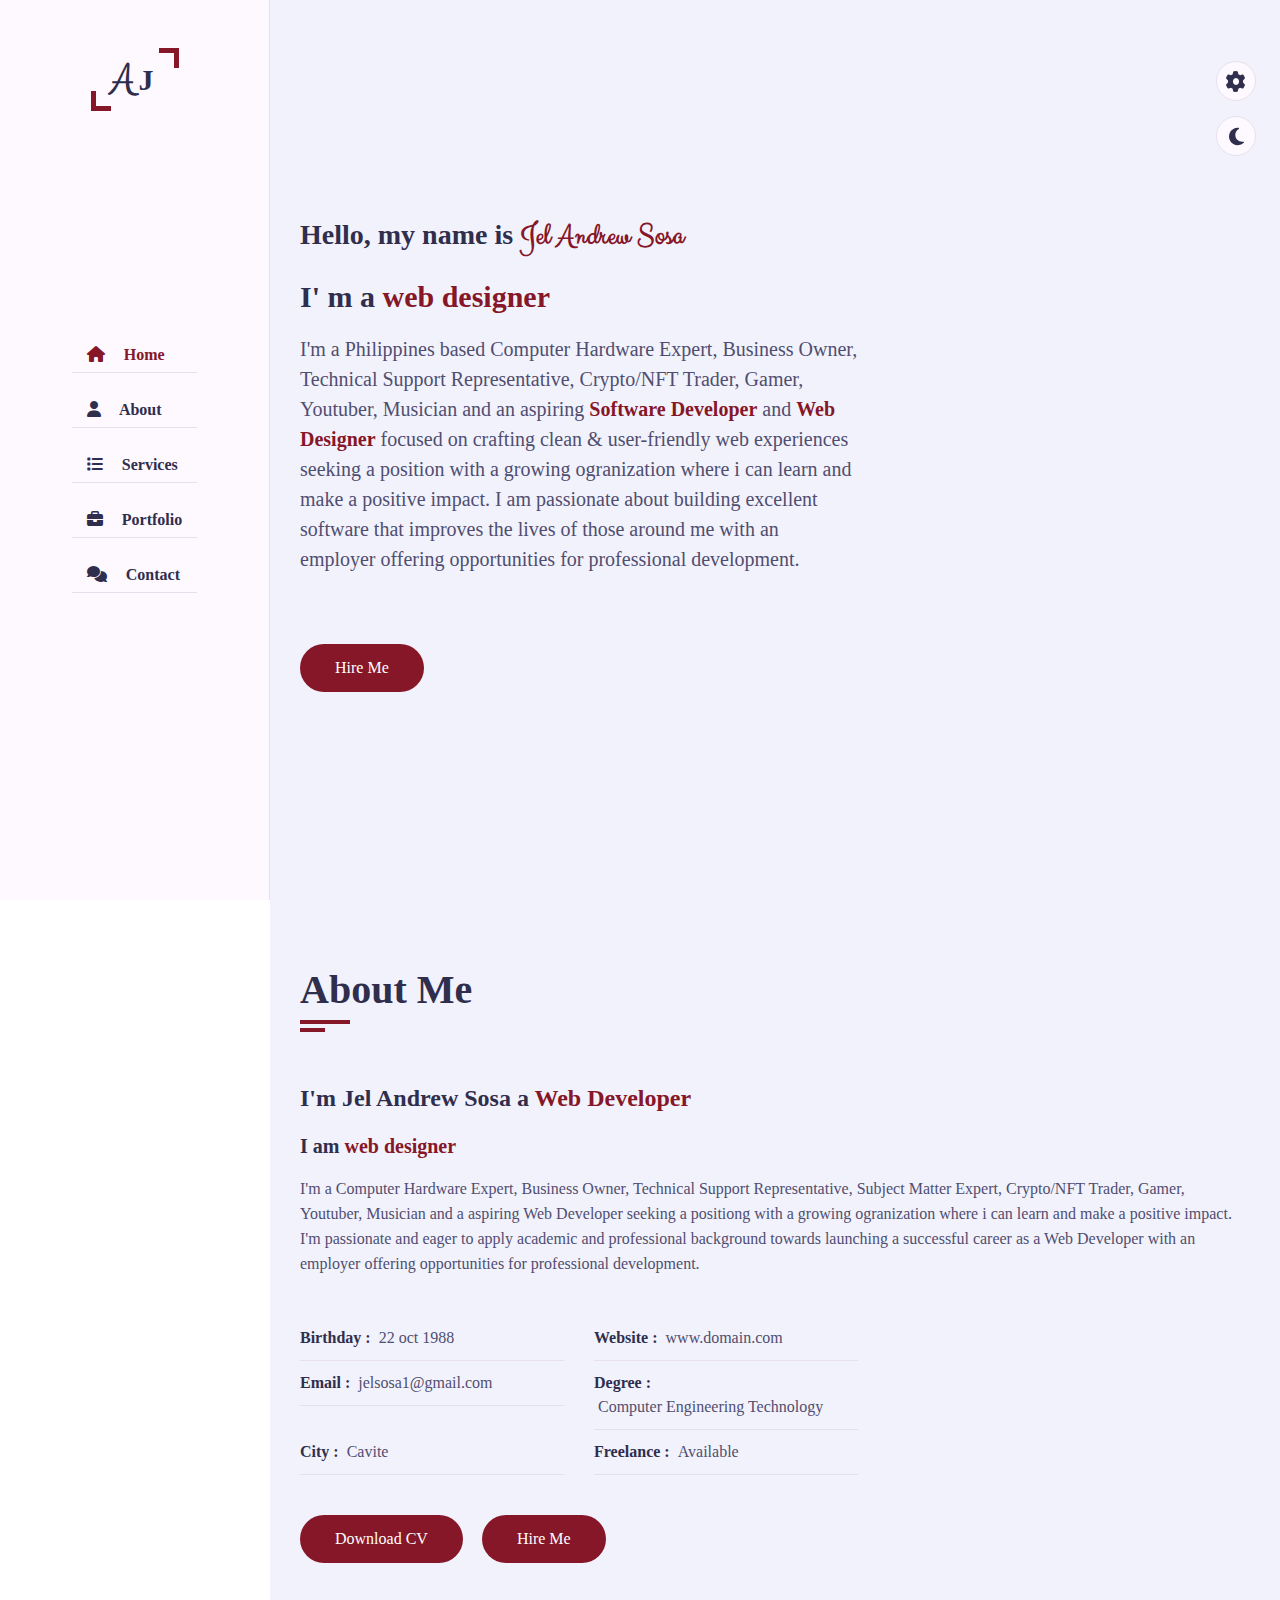
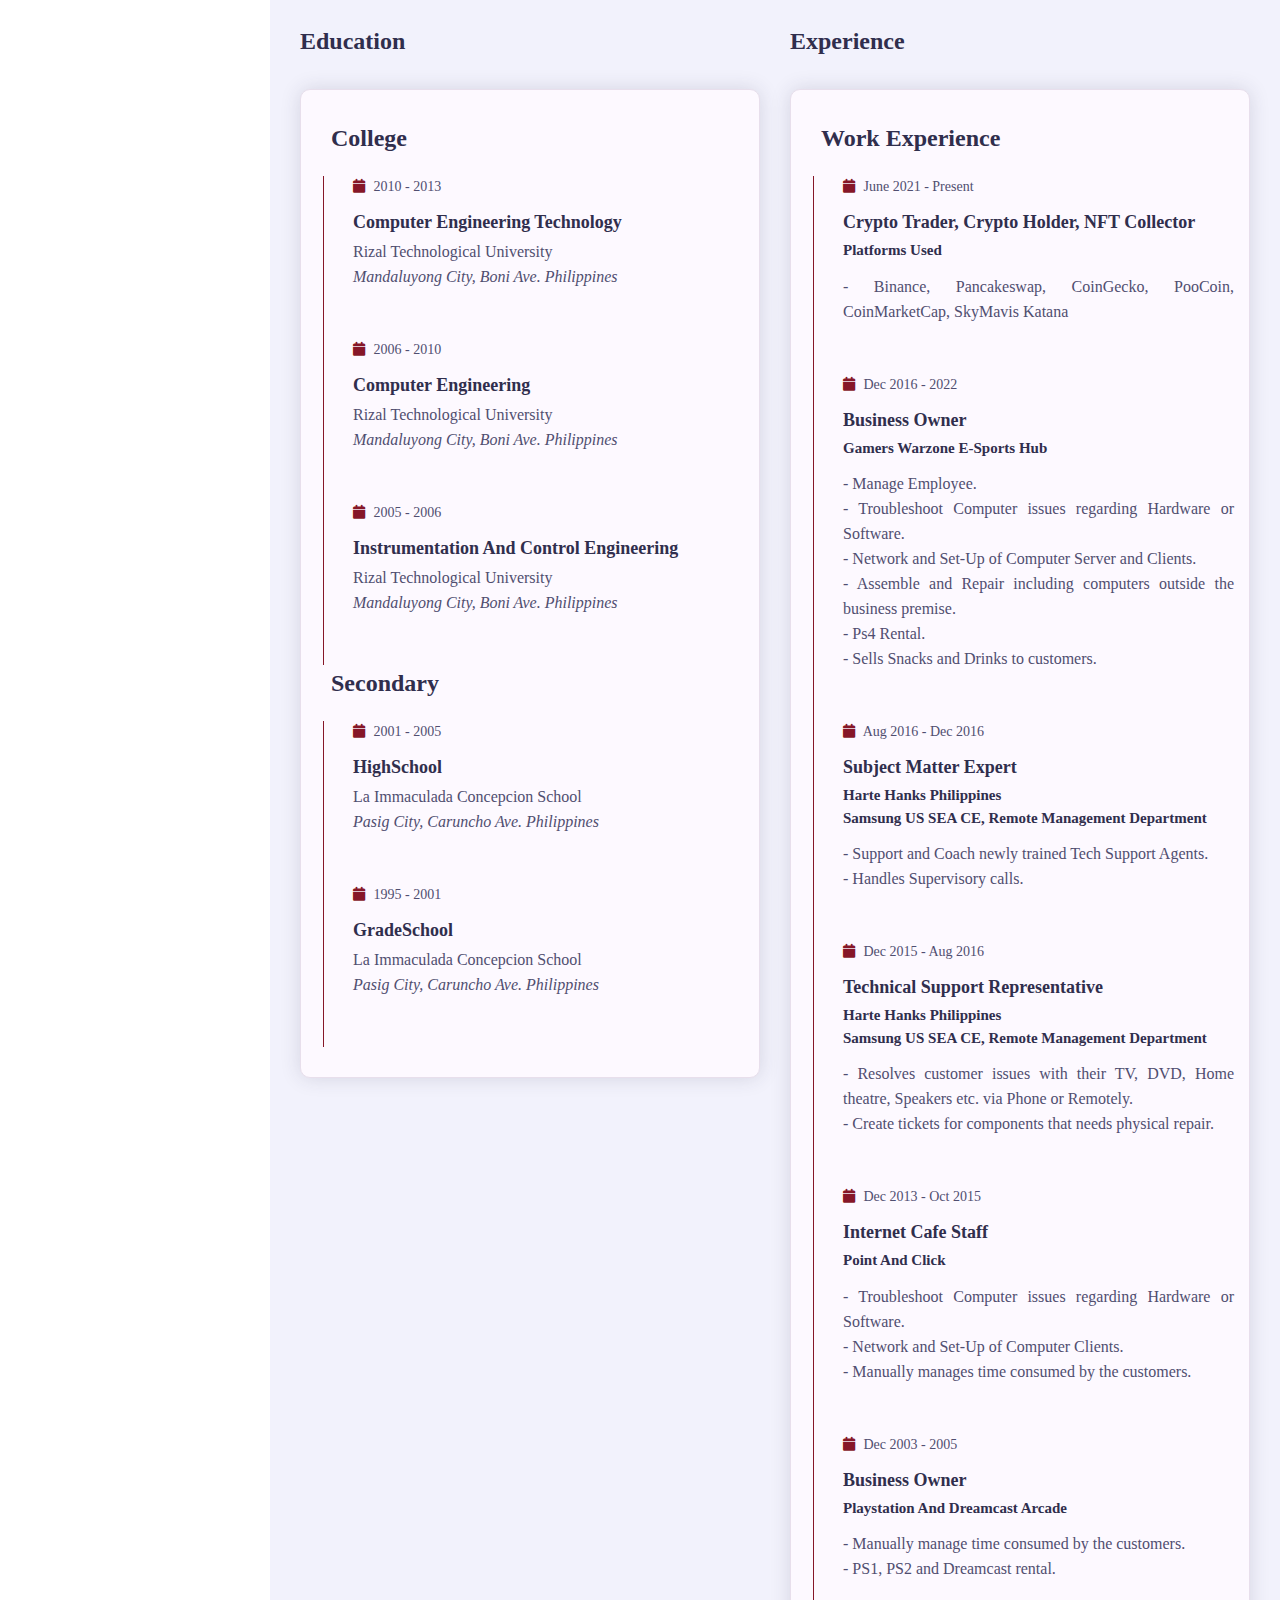
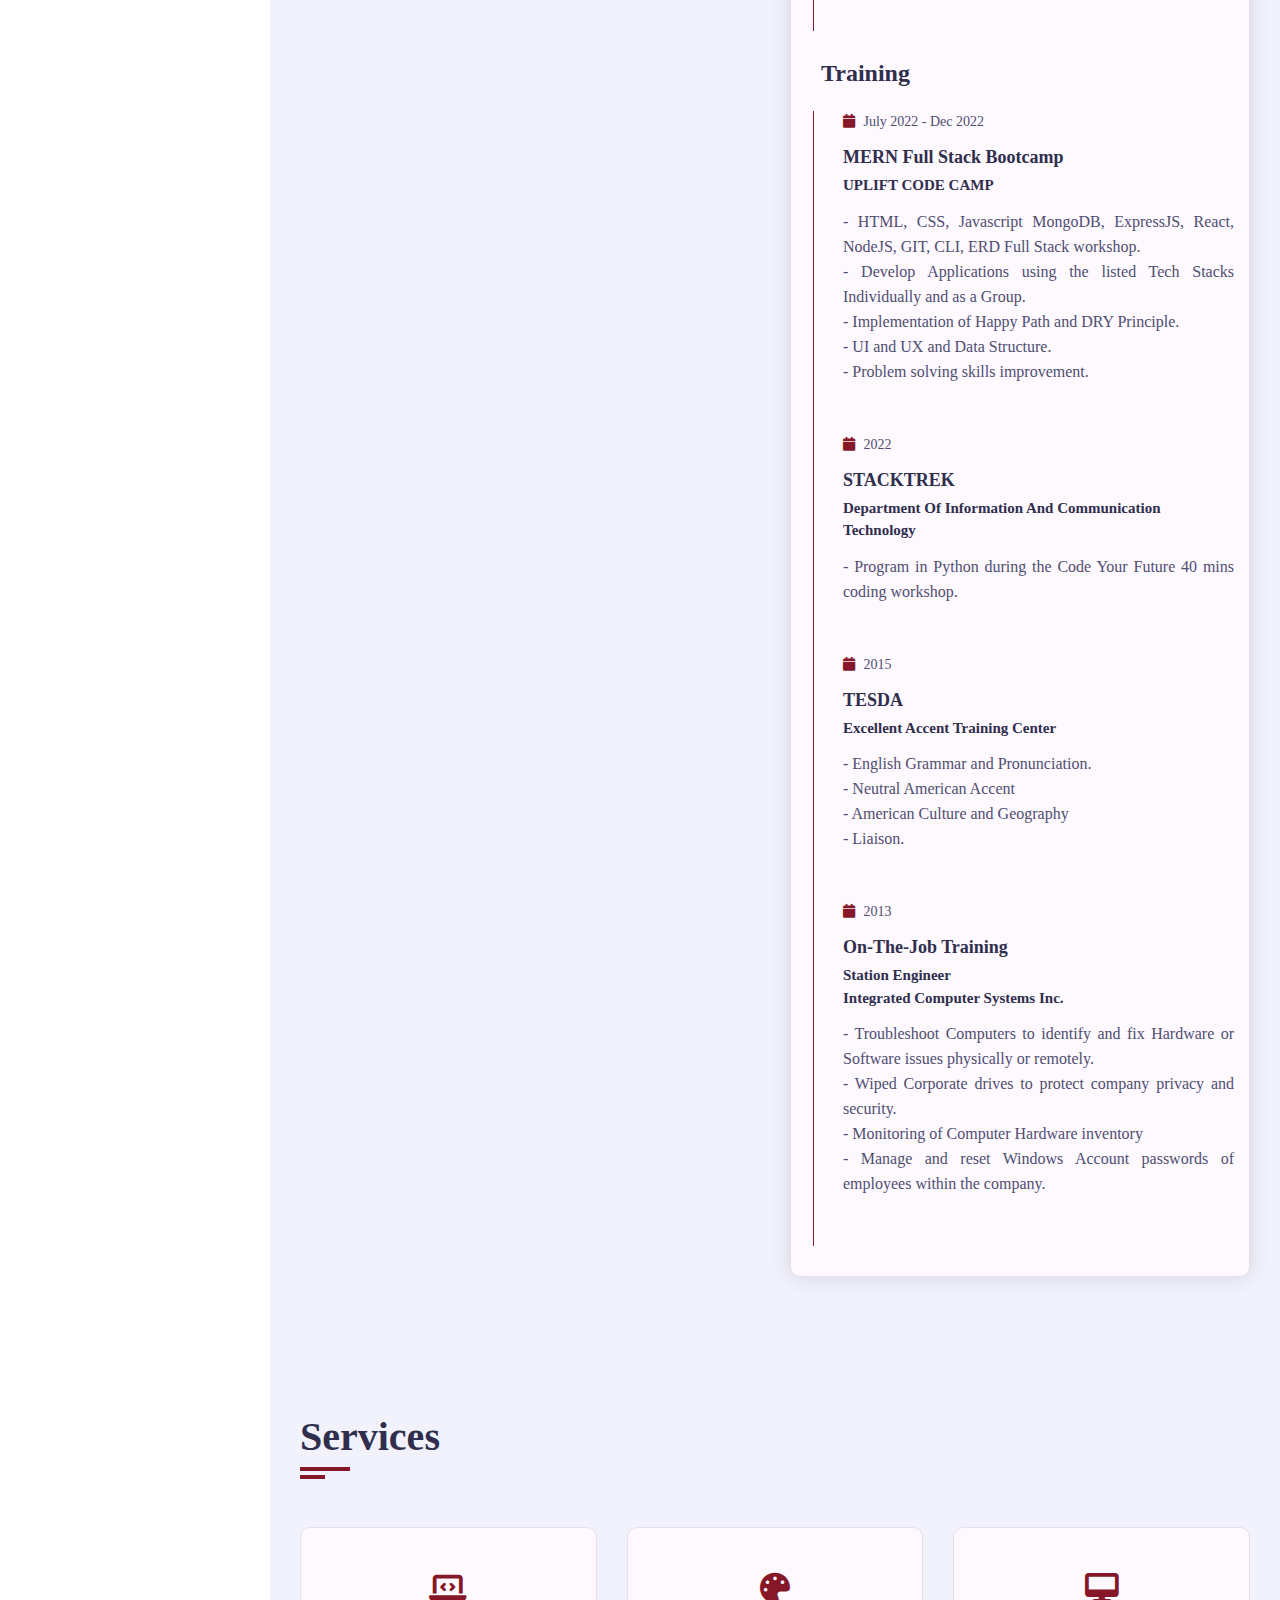
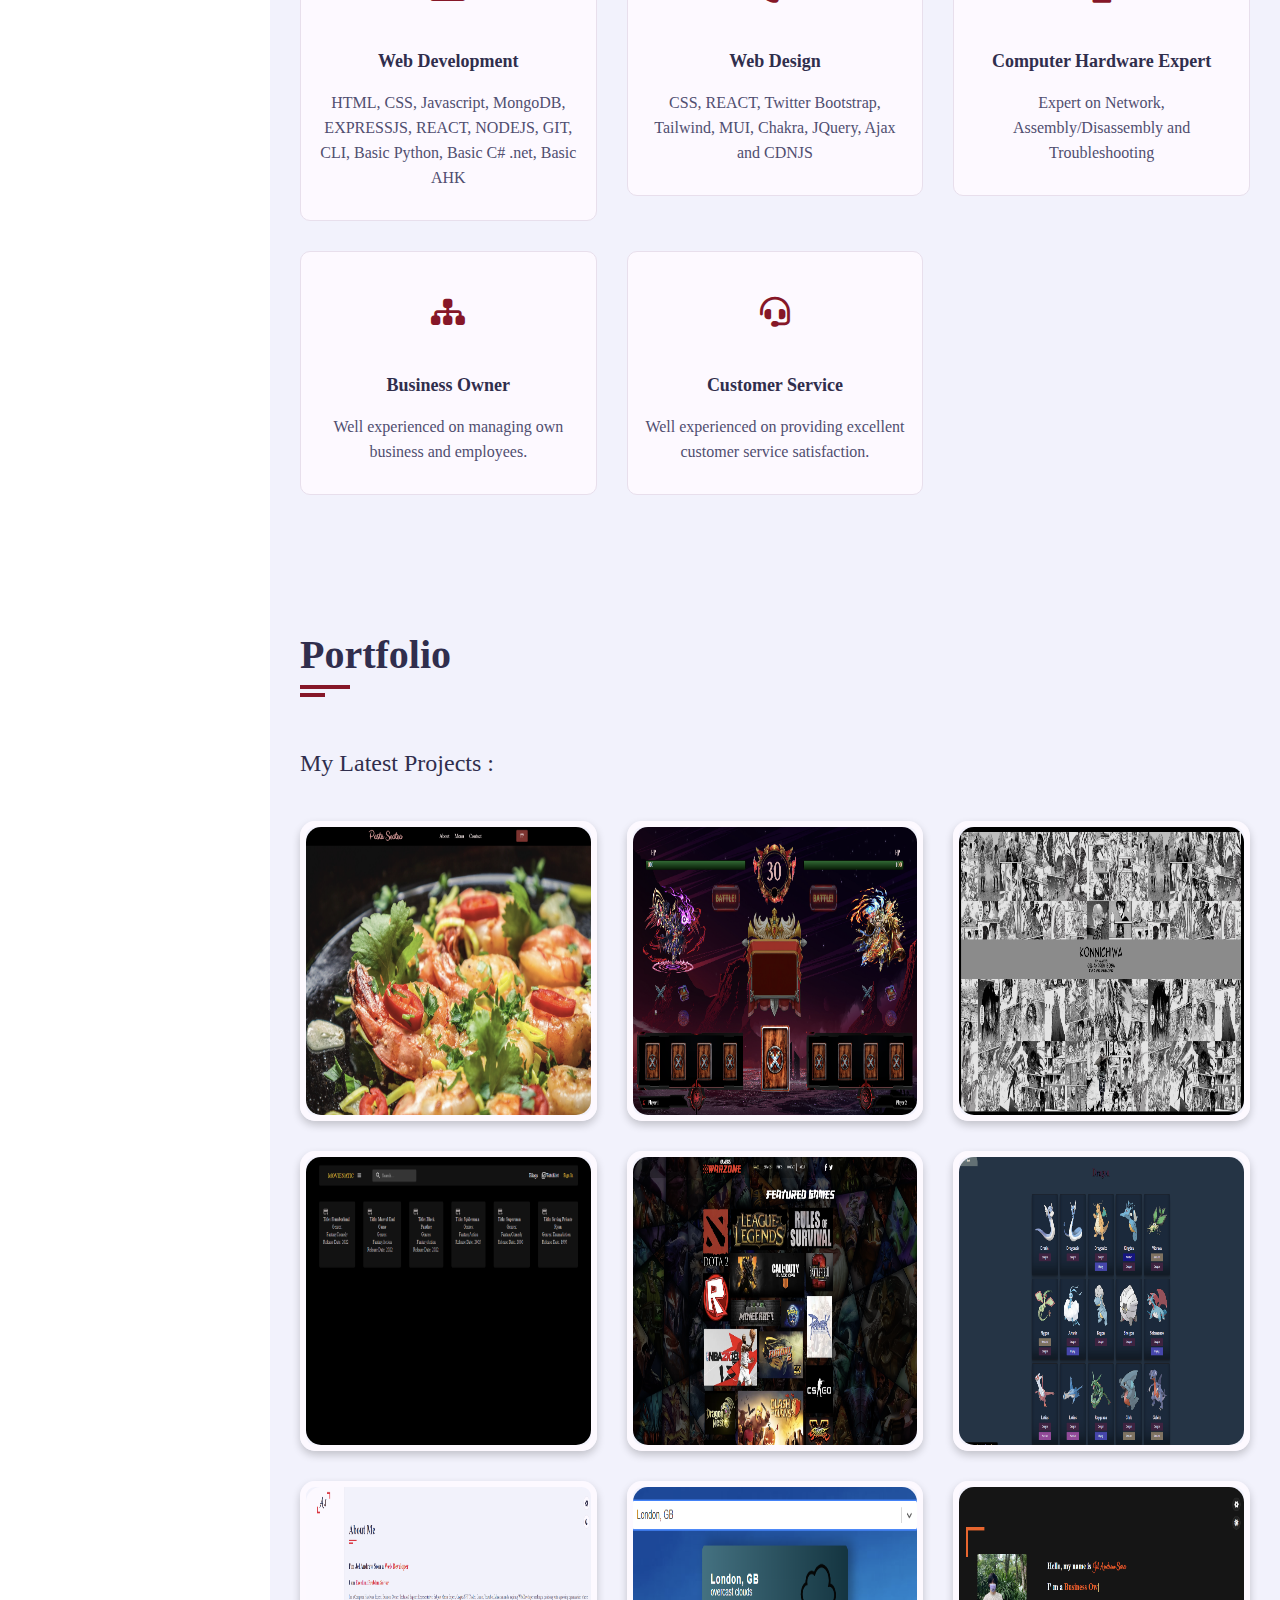
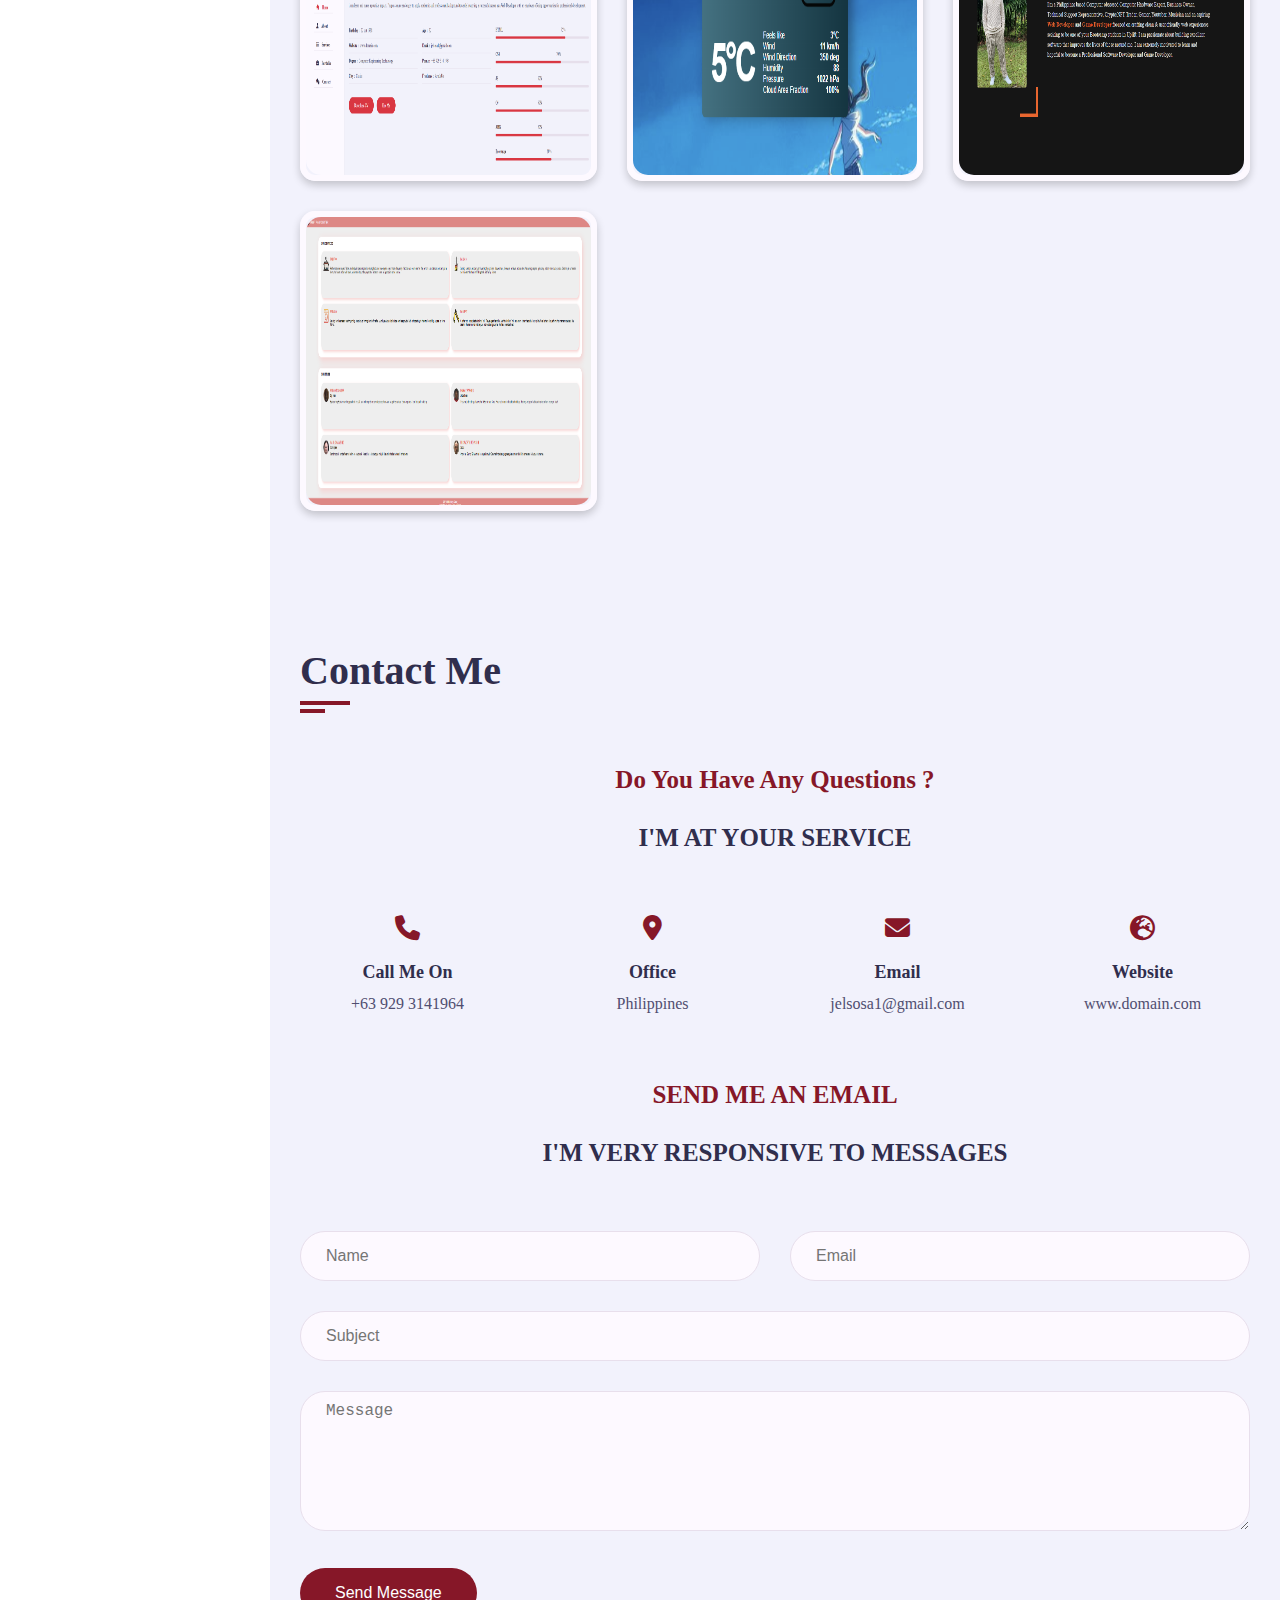
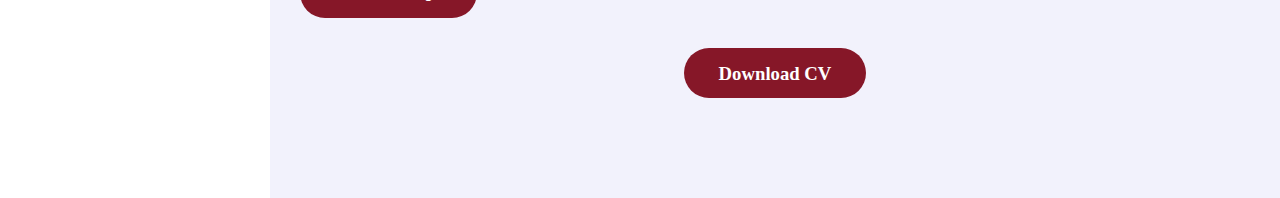
==== index.html @ dec146f6 "feat: modify details" ====
﻿<!DOCTYPE html>
<html>
<head>
    <meta charset="utf-8" />
    <meta http-equiv="X-UA-Compatible" content="IE-edge" />
    <meta name="viewport" content="width=device-width,initial-scale=1.0">
    <title>Resume Portfolio</title>
    <!-- ==== CSS Files-->
    <link href="CSS/StyleSheet.css" rel="stylesheet" />
    <link rel="stylesheet" href="CSS/skins/color-1.css" />
    <link href="https://cdnjs.cloudflare.com/ajax/libs/font-awesome/6.1.1/css/all.min.css" rel="stylesheet" />
    <!-- ==== Style Switcher ==== -->
    <link rel="stylesheet" href="CSS/skins/color-1.css" class="alternate-style" title="color-1" disabled />
    <link rel="stylesheet" href="CSS/skins/color-2.css" class="alternate-style" title="color-2" disabled />
    <link rel="stylesheet" href="CSS/skins/color-3.css" class="alternate-style" title="color-3" disabled />
    <link rel="stylesheet" href="CSS/skins/color-4.css" class="alternate-style" title="color-4" disabled />
    <link rel="stylesheet" href="CSS/skins/color-5.css" class="alternate-style" title="color-5" disabled />
    
    <link href="CSS/styleswitcher.css" rel="stylesheet" />
</head>
<body>
    <!-- ==== Main Container Start ==== -->
    <div class=".main container">
        <!-- ==== Aside Start ==== -->
        <div class="aside">
            <div class="logo ">
                <a href="#"><span>A</span>J</a>
            </div>
            <div class="nav-toggler">
                <span></span>
            </div>
            <ul class="nav">
                <li><a href="#home" class="active"><i class="fa fa-home"></i> Home</a></li>
                <li><a href="#about"><i class="fa fa-user"></i>  About</a></li>
                <li><a href="#service"><i class="fa fa-list"></i> Services</a></li>
                <li><a href="#portfolio"><i class="fa fa-briefcase"></i> Portfolio</a></li>
                <li><a href="#contact"><i class="fa fa-comments"></i> Contact</a></li>
            </ul>
        </div>
        <!-- ==== Aside End ==== -->
        <!-- ==== Main Content Start ====-->
        <div class="main-content">
            <!-- ==== Home Section Start ====-->
            <section class="home section" id="home">
                <div class="container">
                    <div class="row">
                        <div class="home-info padd-15">
                            <h3 class="hello">Hello, my name is <span class="name">Jel Andrew Sosa</span></h3>
                            <h3 class="my-profession">I' m a <span class="typing"> web designer</span></h3>
                            <p>
                                I'm a Philippines based Computer Hardware Expert, Business Owner, Technical Support Representative, Crypto/NFT Trader, Gamer, Youtuber, Musician and an aspiring
                                <strong>Software Developer</strong> and <strong>Web Designer</strong> focused on crafting clean & user-friendly web experiences seeking a position with a growing ogranization
                                where i can learn and make a positive impact. I am passionate about building excellent software that improves the lives of those around me with an employer offering opportunities for professional development.
                            </p>
                            <a href="#contact" class="btn hire-me">Hire Me</a>
                        </div>
                        <div class="home-img padd-15 hidden">
                            <img src="" alt=" "/>
                        </div>
                    </div>
                </div>
            </section>
            <!-- ==== Home Section End ====-->
            <!-- ==== About Section Start ====-->
            <section class="about section" id="about">
                <div class="container">
                    <div class="row">
                        <div class="section-title padd-15">
                            <h2>About Me</h2>
                        </div>
                    </div>
                    <div class="row">
                        <div class="about-content padd-15">
                            <div class="row">
                                <div class="about-text padd-15">
                                    <h3>I'm Jel Andrew Sosa a <span>Web Developer</span></h3>
                                    <!-- == test == -->
                                     <h3 class="my-attitude">I am <span class="attitude-set"> web designer</span></h3>
                                    <!-- == test == -->
                                    <p>
                                        I'm a Computer Hardware Expert, Business Owner, Technical Support Representative, Subject Matter Expert, Crypto/NFT Trader, Gamer, Youtuber, Musician
                                        and a aspiring Web Developer seeking a positiong with a growing ogranization where i can learn and make a positive impact. I'm passionate and eager to
                                        apply academic and professional background towards launching a successful career as a Web Developer with an employer offering opportunities for professional development.
                                    </p>
                                </div>
                            </div>
                            <div class="row">
                                <div class="personal-info padd-15">
                                    <div class="row">
                                        <div class="info-item padd-15">
                                            <p>Birthday : <span>22 oct 1988</span></p>
                                        </div>
                                        <div class="info-item padd-15">
                                            <p>Website : <span>www.domain.com</span></p>
                                        </div>
                                        <div class="info-item padd-15">
                                            <p>Email : <span>jelsosa1@gmail.com</span></p>
                                        </div>
                                        <div class="info-item padd-15">
                                            <p>Degree : <span>Computer Engineering Technology</span></p>
                                        </div>
                                        <div class="info-item padd-15">
                                            <p>City : <span>Cavite</span></p>
                                        </div>
                                        <div class="info-item padd-15">
                                            <p>Freelance : <span>Available</span></p>
                                        </div>
                                    </div>
                                    <div class="row">
                                        <div class="buttons padd-15">
                                            <a href="Files/UpdatedResume.pdf" class="btn" target="_blank">Download CV</a>
                                            <a href="#contact" class="btn hire-me">Hire Me</a>
                                        </div>
                                    </div>
                                </div>
                            </div>
                            <div class="row">
                                <div class="education padd-15">
                                    <h3 class="title">Education</h3>
                                    <div class="row">
                                        <div class="timeline-box padd-15">
                                            <div class="timeline shadow-dark">
                                                <!-- ==== timeline item ==== -->
                                                <h2 class="timeline-main-title">College</h2>
                                                <div class="timeline-item">
                                                    <div class=""circle-dot">
                                                        <h3 class="timeline-date">
                                                            <i class="fa fa-calendar"></i> 2010 - 2013
                                                        </h3>
                                                        <h4 class="timeline-title">
                                                            Computer Engineering Technology
                                                        </h4>
                                                        <p class="timeline-text">
                                                            Rizal Technological University
                                                        </p>
                                                        <p class="timeline-text">
                                                            <address>Mandaluyong City, Boni Ave. Philippines</address>
                                                        </p>
                                                    </div>
                                                </div>
                                                <!-- ==== timeline item ==== -->
                                                <div class="timeline-item">
                                                    <div class=""circle-dot">
                                                        <h3 class="timeline-date">
                                                            <i class="fa fa-calendar"></i> 2006 - 2010
                                                        </h3>
                                                        <h4 class="timeline-title">
                                                            Computer Engineering
                                                        </h4>
                                                        <p class="timeline-text">
                                                            Rizal Technological University
                                                        </p>
                                                        <p class="timeline-text">
                                                            <address>Mandaluyong City, Boni Ave. Philippines</address>
                                                        </p>
                                                    </div>
                                                </div>
                                                <!-- ==== timeline item ==== -->
                                                <div class="timeline-item">
                                                    <div class=""circle-dot">
                                                        <h3 class="timeline-date">
                                                            <i class="fa fa-calendar"></i> 2005 - 2006
                                                        </h3>
                                                        <h4 class="timeline-title">
                                                            Instrumentation and Control Engineering
                                                        </h4>
                                                        <p class="timeline-text">
                                                            Rizal Technological University
                                                        </p>
                                                        <p class="timeline-text">
                                                            <address>Mandaluyong City, Boni Ave. Philippines</address>
                                                        </p>
                                                    </div>
                                                </div>
                                                <h2 class="timeline-main-title">Secondary</h2>
                                                <!-- ==== timeline item ==== -->
                                                <div class="timeline-item">
                                                    <div class=""circle-dot">
                                                        <h3 class="timeline-date">
                                                            <i class="fa fa-calendar"></i> 2001 - 2005
                                                        </h3>
                                                        <h4 class="timeline-title">
                                                            HighSchool
                                                        </h4>
                                                        <p class="timeline-text">
                                                            La Immaculada Concepcion School
                                                        </p>
                                                        <p class="timeline-text">
                                                            <address>Pasig City, Caruncho Ave. Philippines</address>
                                                        </p>
                                                    </div>
                                                </div>
                                                <!-- ==== timeline item ==== -->
                                                <div class="timeline-item">
                                                    <div class=""circle-dot">
                                                        <h3 class="timeline-date">
                                                            <i class="fa fa-calendar"></i> 1995 - 2001
                                                        </h3>
                                                        <h4 class="timeline-title">
                                                            GradeSchool
                                                        </h4>
                                                        <p class="timeline-text">
                                                            La Immaculada Concepcion School
                                                        </p>
                                                        <p class="timeline-text">
                                                            <address>Pasig City, Caruncho Ave. Philippines</address>
                                                        </p>
                                                    </div>
                                                </div>
                                            </div>
                                        </div>
                                    </div>
                                </div>
                                <div class="experience padd-15">
                                    <h3 class="title">Experience</h3>
                                    <div class="row">
                                        <div class="timeline-box padd-15">
                                            <div class="timeline shadow-dark">
                                                <h2 class="timeline-main-title">Work Experience</h2>
                                                <!-- ==== timeline item ==== -->
                                                <div class="timeline-item">
                                                    <div class=""circle-dot">
                                                        <h3 class="timeline-date">
                                                            <i class="fa fa-calendar"></i> June 2021 - Present
                                                        </h3>
                                                        <h4 class="timeline-title">
                                                            Crypto Trader, Crypto Holder, NFT Collector
                                                        </h4>
                                                        <h4 class="timeline-sub-title">
                                                            Platforms Used
                                                        </h4>
                                                        <p class="timeline-text">
                                                            - Binance, Pancakeswap, CoinGecko, PooCoin, CoinMarketCap, SkyMavis Katana
                                                        </p>
                                                    </div>
                                                </div>
                                                <!-- ==== timeline item ==== -->
                                                <div class="timeline-item">
                                                    <div class=""circle-dot">
                                                        <h3 class="timeline-date">
                                                            <i class="fa fa-calendar"></i> Dec 2016 - 2022
                                                        </h3>
                                                        <h4 class="timeline-title">
                                                            Business Owner
                                                        </h4>
                                                        <h4 class="timeline-sub-title">
                                                            Gamers Warzone E-Sports Hub
                                                        </h4>
                                                        <p class="timeline-text">
                                                            - Manage Employee. <br />
                                                            - Troubleshoot Computer issues regarding Hardware or Software. <br />
                                                            - Network and Set-Up of Computer Server and Clients. <br />
                                                            - Assemble and Repair including computers outside the business premise. <br />
                                                            - Ps4 Rental. <br />
                                                            - Sells Snacks and Drinks to customers.
                                                        </p>
                                                    </div>
                                                </div>
                                                <!-- ==== timeline item ==== -->
                                                <div class="timeline-item">
                                                    <div class=""circle-dot">
                                                        <h3 class="timeline-date">
                                                            <i class="fa fa-calendar"></i> Aug 2016 - Dec 2016
                                                        </h3>
                                                        <h4 class="timeline-title">
                                                            Subject Matter Expert
                                                        </h4>
                                                        <h4 class="timeline-sub-title">
                                                            Harte Hanks Philippines <br />
                                                            Samsung US SEA CE, Remote Management Department
                                                        </h4>
                                                        <p class="timeline-text">
                                                            - Support and Coach newly trained Tech Support Agents. <br />
                                                            - Handles Supervisory calls.
                                                        </p>
                                                    </div>
                                                </div>
                                                <!-- ==== timeline item ==== -->
                                                <div class="timeline-item">
                                                    <div class=""circle-dot">
                                                        <h3 class="timeline-date">
                                                            <i class="fa fa-calendar"></i> Dec 2015 - Aug 2016
                                                        </h3>
                                                        <h4 class="timeline-title">
                                                            Technical Support Representative
                                                        </h4>
                                                        <h4 class="timeline-sub-title">
                                                            Harte Hanks Philippines <br />
                                                            Samsung US SEA CE, Remote Management Department
                                                        </h4>
                                                        <p class="timeline-text">
                                                            - Resolves customer issues with their TV, DVD, Home theatre, Speakers etc. via Phone or Remotely.<br />
                                                            - Create tickets for components that needs physical repair.
                                                        </p>
                                                    </div>
                                                </div>
                                                <!-- ==== timeline item ==== -->
                                                <div class="timeline-item">
                                                    <div class=""circle-dot">
                                                        <h3 class="timeline-date">
                                                            <i class="fa fa-calendar"></i> Dec 2013 - Oct 2015
                                                        </h3>
                                                        <h4 class="timeline-title">
                                                            Internet Cafe Staff
                                                        </h4>
                                                        <h4 class="timeline-sub-title">
                                                            Point and Click
                                                        </h4>
                                                        <p class="timeline-text">
                                                            - Troubleshoot Computer issues regarding Hardware or Software. <br />
                                                            - Network and Set-Up of Computer Clients. <br />
                                                            - Manually manages time consumed by the customers.
                                                        </p>
                                                    </div>
                                                </div>
                                                <!-- ==== timeline item ==== -->
                                                <div class="timeline-item">
                                                    <div class=""circle-dot">
                                                        <h3 class="timeline-date">
                                                            <i class="fa fa-calendar"></i> Dec 2003 - 2005
                                                        </h3>
                                                        <h4 class="timeline-title">
                                                            Business Owner
                                                        </h4>
                                                        <h4 class="timeline-sub-title">
                                                            Playstation and Dreamcast Arcade
                                                        </h4>
                                                        <p class="timeline-text">
                                                            - Manually manage time consumed by the customers. <br />
                                                            - PS1, PS2 and Dreamcast rental.
                                                        </p>
                                                    </div>
                                                </div><br />
                                                

                                                <!-- ==== Training item start ==== -->
                                                <h2 class="timeline-main-title">Training</h2>
                                                <!-- ==== timeline item ==== -->
                                                <div class="timeline-item">
                                                    <div class=""circle-dot">
                                                        <h3 class="timeline-date">
                                                            <i class="fa fa-calendar"></i> July 2022 - Dec 2022
                                                        </h3>
                                                        <h4 class="timeline-title">
                                                            MERN Full Stack Bootcamp
                                                        </h4>
                                                        <h4 class="timeline-sub-title">
                                                            UPLIFT CODE CAMP
                                                        </h4>
                                                        <p class="timeline-text">
                                                            - HTML, CSS, Javascript MongoDB, ExpressJS, React, NodeJS, GIT, CLI, ERD Full Stack workshop.</br>
                                                            - Develop Applications using the listed Tech Stacks Individually and as a Group.</br>
                                                            - Implementation of Happy Path and DRY Principle.</br>
                                                            - UI and UX and Data Structure. </br>
                                                            - Problem solving skills improvement.
                                                        </p>
                                                    </div>
                                                </div>
                                                <!-- ==== timeline item ==== -->
                                                <div class="timeline-item">
                                                    <div class=""circle-dot">
                                                        <h3 class="timeline-date">
                                                            <i class="fa fa-calendar"></i> 2022
                                                        </h3>
                                                        <h4 class="timeline-title">
                                                            STACKTREK
                                                        </h4>
                                                        <h4 class="timeline-sub-title">
                                                            Department of information and communication technology
                                                        </h4>
                                                        <p class="timeline-text">
                                                            - Program in Python during the Code Your Future 40 mins coding workshop.
                                                        </p>
                                                    </div>
                                                </div>
                                                <!-- ==== timeline item ==== -->
                                                <div class="timeline-item">
                                                    <div class=""circle-dot">
                                                        <h3 class="timeline-date">
                                                            <i class="fa fa-calendar"></i> 2015
                                                        </h3>
                                                        <h4 class="timeline-title">
                                                            TESDA
                                                        </h4>
                                                        <h4 class="timeline-sub-title">
                                                            Excellent Accent Training Center
                                                        </h4>
                                                        <p class="timeline-text">
                                                            - English Grammar and Pronunciation.<br />
                                                            - Neutral American Accent<br />
                                                            - American Culture and Geography<br />
                                                            - Liaison.
                                                        </p>
                                                    </div>
                                                </div>
                                                <!-- ==== timeline item ==== -->
                                                <div class="timeline-item">
                                                    <div class=""circle-dot">
                                                        <h3 class="timeline-date">
                                                            <i class="fa fa-calendar"></i> 2013
                                                        </h3>
                                                        <h4 class="timeline-title">
                                                            On-The-Job Training
                                                        </h4>
                                                        <h4 class="timeline-sub-title">
                                                            Station Engineer <br />
                                                            Integrated Computer Systems Inc.
                                                        </h4>
                                                        <p class="timeline-text">
                                                            - Troubleshoot Computers to identify and fix Hardware or Software issues physically or remotely.<br />
                                                            - Wiped Corporate drives to protect company privacy and security.<br />
                                                            - Monitoring of Computer Hardware inventory<br />
                                                            - Manage and reset Windows Account passwords of employees within the company.
                                                        </p>
                                                    </div>
                                                </div>
                                            </div>
                                        </div>
                                    </div>

                                </div>
                            </div>
                        </div>
                    </div>
                </div>
            </section>
            <!-- ==== About Section End ====-->
            <!-- ==== Services Section Start ====-->
            <div class="service section" id="service">
                <div class="container">
                    <div class="row">
                        <div class="section-title padd-15">
                            <h2>Services</h2>
                        </div>
                    </div>
                    <div class="row">
                        <!-- ==== Service item Start ==== -->
                        <div class="service-item padd-15">
                            <div class="service-item-inner">
                                <div class="icon">
                                    <i class="fa fa-laptop-code"></i>
                                </div>
                                <h4>Web Development</h4>
                                <p>HTML, CSS, Javascript, MongoDB, EXPRESSJS, REACT, NODEJS, GIT, CLI, Basic Python, Basic C# .net, Basic AHK</p>
                            </div>
                        </div>
                        <!-- ==== Service item End ==== -->
                        <!-- ==== Service item Start ==== -->
                        <div class="service-item padd-15">
                            <div class="service-item-inner">
                                <div class="icon">
                                    <i class="fa fa-palette"></i>
                                </div>
                                <h4>Web Design</h4>
                                <p>CSS, REACT, Twitter Bootstrap, Tailwind, MUI, Chakra, JQuery, Ajax and CDNJS</p>
                            </div>
                        </div>
                        <!-- ==== Service item End ==== -->
                        <!-- ==== Service item Start ==== -->
                        <div class="service-item padd-15">
                            <div class="service-item-inner">
                                <div class="icon">
                                    <i class="fa fa-desktop"></i>
                                </div>
                                <h4>Computer Hardware Expert</h4>
                                <p>Expert on Network, Assembly/Disassembly and Troubleshooting</p>
                            </div>
                        </div>
                        <!-- ==== Service item End ==== -->
                        <!-- ==== Service item Start ==== -->
                        <div class="service-item padd-15 ">
                            <div class="service-item-inner">
                                <div class="icon">
                                    <i class="fa fa-sitemap"></i>
                                </div>
                                <h4>Business Owner</h4>
                                <p>Well experienced on managing own business and employees.</p>
                            </div>
                        </div>
                        <!-- ==== Service item End ==== -->
                        <!-- ==== Service item Start ==== -->
                        <div class="service-item padd-15">
                            <div class="service-item-inner">
                                <div class="icon">
                                    <i class="fa fa-headset"></i>
                                </div>
                                <h4>Customer Service</h4>
                                <p>Well experienced on providing excellent customer service satisfaction.</p>
                            </div>
                        </div>
                        <!-- ==== Service item End ==== -->
                        <!-- ==== Service item Start ==== -->
                        <div class="service-item padd-15 hidden">
                            <div class="service-item-inner">
                                <div class="icon">
                                    <i class="fas fa-gamepad"></i>
                                </div>
                                <h4>Gamer</h4>
                                <p>Lorem Neque porro quisquam est qui dolorem ipsum quia dolor sit amet, consectetur,</p>
                            </div>
                        </div>
                        <!-- ==== Service item End ==== -->
                    </div>
                </div>
            </div>
            <!-- ==== Services Section End ====-->
            <!-- ==== Portfolio Section Start ====-->
            <section class="portfolio section" id="portfolio">
                <div class="container">
                    <div class="row">
                        <div class="section-title padd-15">
                            <h2>Portfolio</h2>
                        </div>
                    </div>
                    <div class="row">
                        <div class="portfolio-heading padd-15">
                            <h2>My Latest Projects :</h2>
                        </div>
                    </div>
                    <div class="row">
                        <!-- ==== portfolio item start ==== -->
                        <div class="portfolio-item padd-15 flip-card">
                            <div class="portfolio-item-inner shadow-dark flip-card-inner">
                                <div class="portfolio-img flip-card-front">
                                    <a href="https://jelandrewsosa.github.io/PastaSeaTea/" target="_blank"><img src="Images/pastaSeaTea.png" alt="" /></a>
                                </div>
                                <div class="flip-card-back tech-stack">
                                    <a href="https://jelandrewsosa.github.io/PastaSeaTea/" target="_blank">
                                        <h2>PastaSeaTea</h2>
                                        <h3>HTML, CSS, JS, REACT, NODEJS</h3>
                                    </a>
                                </div>
                            </div>
                        </div>
                        <!-- ==== portfolio item end ==== -->
                        <!-- ==== portfolio item start ==== -->
                        <div class="portfolio-item padd-15 flip-card">
                            <div class="portfolio-item-inner shadow-dark flip-card-inner">
                                <div class="portfolio-img flip-card-front">
                                    <a href="https://jelandrewsosa.github.io/jsgameproject/" target="_blank"><img src="Images/magicKnightTactics.png" alt="" /></a>
                                </div>
                                <div class="flip-card-back tech-stack">
                                    <a href="https://jelandrewsosa.github.io/jsgameproject/" target="_blank">
                                        <h2>Magic Knight Tactics</h2>
                                        <h3>HTML, CSS, JS, NODEJS, WEBSOCKET</h3>
                                    </a>
                                </div>
                            </div>
                        </div>
                        <!-- ==== portfolio item end ==== -->
                        <!-- ==== portfolio item start ==== -->
                        <div class="portfolio-item padd-15 flip-card">
                            <div class="portfolio-item-inner shadow-dark flip-card-inner">
                                <div class="portfolio-img flip-card-front">
                                    <a href="https://jelandrewsosa.github.io/animeportfolio/#content-container" target="_blank"><img src="Images/webDevPortfolio.png" alt="" /></a>
                                </div>
                                <div class="flip-card-back tech-stack">
                                    <a href="https://jelandrewsosa.github.io/animeportfolio/#content-container" target="_blank">
                                        <h2>Anime WebDev Portfolio</h2>
                                        <h3>HTML, CSS, JS</h3>
                                    </a>
                                </div>
                            </div>
                        </div>
                        <!-- ==== portfolio item end ==== -->
                        <!-- ==== portfolio item start ==== -->
                        <div class="portfolio-item padd-15 flip-card">
                            <div class="portfolio-item-inner shadow-dark flip-card-inner">
                                <div class="portfolio-img flip-card-front">
                                    <a href="https://movienatic-s6x6.onrender.com/" target="_blank"><img src="Images/movienatic.png" alt="" /></a>
                                </div>
                                <div class="flip-card-back tech-stack">
                                    <a href="https://movienatic-s6x6.onrender.com/" target="_blank">
                                        <h2>Movienatic</h2>
                                        <h3>MONGODB, EXPRESSJS, REACT, NODEJS</h3>
                                    </a>
                                </div>
                            </div>
                        </div>
                        <!-- ==== portfolio item end ==== -->
                        <!-- ==== portfolio item start ==== -->
                        <div class="portfolio-item padd-15 flip-card">
                            <div class="portfolio-item-inner shadow-dark flip-card-inner">
                                <div class="portfolio-img flip-card-front">
                                    <a href="https://warzonegamersph.wixsite.com/warzoneph/creatures" target="_blank"><img src="Images/gamersWarzone.png" alt="" /></a>
                                </div>
                                <div class="flip-card-back tech-stack">
                                    <a href="https://warzonegamersph.wixsite.com/warzoneph/creatures" target="_blank">
                                        <h2>Gamers Warzone</h2>
                                        <h3>WIX</h3>
                                    </a>
                                </div>
                            </div>
                        </div>
                        <!-- ==== portfolio item end ==== -->
                        <!-- ==== portfolio item start ==== -->
                        <div class="portfolio-item padd-15 flip-card">
                            <div class="portfolio-item-inner shadow-dark flip-card-inner">
                                <div class="portfolio-img flip-card-front">
                                    <a href="https://jelandrewsosa.github.io/Pokedex/" target="_blank"><img src="Images/pokedex.png" alt="" /></a>
                                </div>
                                <div class="flip-card-back tech-stack">
                                    <a href="https://jelandrewsosa.github.io/Pokedex/" target="_blank">
                                        <h2>Pokemon Pokedex</h2>
                                        <h3>HTML, CSS, JS, REACT, NODEJS</h3>
                                    </a>
                                </div>
                            </div>
                        </div>
                        <!-- ==== portfolio item end ==== -->
                        <!-- ==== portfolio item start ==== -->
                        <div class="portfolio-item padd-15 flip-card">
                            <div class="portfolio-item-inner shadow-dark flip-card-inner">
                                <div class="portfolio-img flip-card-front">
                                    <a href="https://jelandrewsosa.github.io/CV/#home" target="_blank"><img src="Images/CVDesigner.png" alt="" /></a>
                                </div>
                                <div class="flip-card-back tech-stack">
                                    <a href="https://jelandrewsosa.github.io/CV/#home" target="_blank">
                                        <h2>Portfolio</h2>
                                        <h3>HTML, CSS, JS</h3>
                                    </a>
                                </div>
                            </div>
                        </div>
                        <!-- ==== portfolio item end ==== -->
                        <div class="portfolio-item padd-15 flip-card">
                            <div class="portfolio-item-inner shadow-dark flip-card-inner">
                                <div class="portfolio-img flip-card-front">
                                    <a href="https://jelandrewsosa.github.io/Weather/" target="_blank"><img src="Images/weatherApi.png" alt="" /></a>
                                </div>
                                <div class="flip-card-back tech-stack">
                                    <a href="https://jelandrewsosa.github.io/Weather/" target="_blank">
                                        <h2>Weather API</h2>
                                        <h3>HTML, CSS, JS, REACT, NODEJS</h3>
                                    </a>
                                </div>
                            </div>
                        </div>
                        <!-- ==== portfolio item end ==== -->
                        <!-- ==== portfolio item end ==== -->
                        <div class="portfolio-item padd-15 flip-card">
                            <div class="portfolio-item-inner shadow-dark flip-card-inner">
                                <div class="portfolio-img flip-card-front">
                                    <a href="https://jelandrewsosa.github.io/upliftproject/" target="_blank"><img src="Images/aboutMe.png" alt="" /></a>
                                </div>
                                <div class="flip-card-back tech-stack">
                                    <a href="https://jelandrewsosa.github.io/upliftproject/" target="_blank">
                                        <h2>About Me Project</h2>
                                        <h3>HTML, CSS, JS</h3>
                                    </a>
                                </div>
                            </div>
                        </div>
                        <!-- ==== portfolio item end ==== -->
                        <!-- ==== portfolio item end ==== -->
                        <div class="portfolio-item padd-15 flip-card">
                            <div class="portfolio-item-inner shadow-dark flip-card-inner">
                                <div class="portfolio-img flip-card-front">
                                    <a href="https://jelandrewsosa.github.io/pasuyocenter/" target="_blank"><img src="Images/pasuyoCenter.png" alt="" /></a>
                                </div>
                                <div class="flip-card-back tech-stack">
                                    <a href="https://jelandrewsosa.github.io/pasuyocenter/" target="_blank">
                                        <h2>Pasuyo Center</h2>
                                        <h3>HTML, CSS, JS</h3>
                                    </a>
                                </div>
                            </div>
                        </div>
                        <!-- ==== portfolio item end ==== -->
                    </div>
                </div>
            </section>
            <!-- ==== Portfolio Section End ====-->
            <!-- ==== Contact Us Section Start ====-->
            <section class="contact section" id="contact">
                <div class="container">
                    <div class="row">
                        <div class="section-title padd-15">
                            <h2>Contact Me</h2>
                        </div>
                    </div>
                    <h3 class="contact-title padd-15">Do You Have Any Questions ?</h3>
                    <h4 class="contact-sub-title padd-15">I'M AT YOUR SERVICE</h4>
                    <div class="row">
                        <!-- ==== Contact Info item start ==== -->
                        <div class="contact-info-item padd-15">
                            <div class="icon"><i class="fa fa-phone"></i></div>
                            <h4>Call Me On</h4>
                            <p>+63 929 3141964</p>
                        </div>
                        <!-- ==== Contact Info item end ==== -->
                        <!-- ==== Contact Info item start ==== -->
                        <div class="contact-info-item padd-15">
                            <div class="icon"><i class="fa fa-map-marker-alt"></i></div>
                            <h4>Office</h4>
                            <p>Philippines</p>
                        </div>
                        <!-- ==== Contact Info item end ==== -->
                        <!-- ==== Contact Info item start ==== -->
                        <div class="contact-info-item padd-15">
                            <div class="icon"><i class="fa fa-envelope"></i></div>
                            <h4>Email</h4>
                            <p>jelsosa1@gmail.com</p>
                        </div>
                        <!-- ==== Contact Info item end ==== -->
                        <!-- ==== Contact Info item start ==== -->
                        <div class="contact-info-item padd-15">
                            <div class="icon"><i class="fa fa-globe-europe"></i></div>
                            <h4>Website</h4>
                            <p>www.domain.com</p>
                        </div>
                        <!-- ==== Contact Info item end ==== -->
                    </div>
                    <h3 class="contact-title padd-15">SEND ME AN EMAIL</h3>
                    <h4 class="contact-sub-title padd-15">I'M VERY RESPONSIVE TO MESSAGES</h4>
                    <!-- ==== Contact Form ==== -->
                    <div class="row">
                        <div class="contact-form padd-15">
                            <div class="row">
                                <div class="form-item col-6 padd-15">
                                    <div class="form-group">
                                        <input type="text" class="form-control" placeholder="Name" />
                                    </div>
                                </div>
                                <div class="form-item col-6 padd-15">
                                    <div class="form-group">
                                        <input type="email" class="form-control" placeholder="Email" />
                                    </div>
                                </div>
                            </div>
                            <div class="row">
                                <div class="form-item col-12 padd-15">
                                    <div class="form-group">
                                        <input type="text" class="form-control" placeholder="Subject" />
                                    </div>
                                </div>
                            </div>
                            <div class="row">
                                <div class="form-item col-12 padd-15">
                                    <div class="form-group">
                                        <textarea name="" class="form-control" id="" placeholder="Message"></textarea>
                                    </div>
                                </div>
                            </div>
                            <div class="row">
                                <div class="form-item col-12 padd-15">
                                    <button type="submit" class="btn">Send Message</button>
                                </div>
                                <div class="form-item col-12 padd-15 resume">
                                    <a class="btn" href = "Files/UpdatedResume.pdf" target="_blank" download >
                                        <h3>Download CV</h3>
                                    </a>
                                </div>
                            </div>
                        </div>
                    </div>
                </div>
            </section>
            <!-- ==== Contact Us Section End ====-->
        </div>
        <!-- ==== Main Content End ====-->
    </div>
    <!-- ==== Main Container End ==== -->
    <!-- ==== Style Switcher Start ==== -->
    <div class="style-switcher">
        <div class="style-switcher-toggler s-icon">
            <i class="fas fa-cog fa-spin"></i>
        </div>
        <div class="day-night s-icon">
            <i class="fas "></i>
        </div>
        <h4>Theme Colors</h4>
        <div class="colors">
            <span class="color-1" onclick="setActiveStyle('color-1')"></span>
            <span class="color-2" onclick="setActiveStyle('color-2')"></span>
            <span class="color-3" onclick="setActiveStyle('color-3')"></span>
            <span class="color-4" onclick="setActiveStyle('color-4')"></span>
            <span class="color-5" onclick="setActiveStyle('color-5')"></span>
        </div>
    </div>
    <!-- ==== Style Switcher End ==== -->
    <!-- ==== Javascript Files ==== -->
    <script src="https://cdnjs.cloudflare.com/ajax/libs/typed.js/2.0.12/typed.min.js" referrerpolicy="no-referrer"></script>
    <script src="Javascript/JavaScript.js"></script>
    <script src="Javascript/style-switcher.js"></script>
</body>
</html>
---- CSS/StyleSheet.css ----
﻿@import url('https://fonts.googleapis.com/css2?family=Clicker+Script&family=Poppins:wght@200;300;400;500;600;700&display=swap');

:root {
    --bg-black-900: #f2f2fc;
    --bg-black-100: #fdf9ff;
    --bg-black-50: #e8dfec;
    --text-black-900: #302e4d;
    --text-black-700: #504e70;
}

body.dark 
{   
        --bg-black-900: #151515;
        --bg-black-100: #222222;
        --bg-black-50: #393939;
        --text-black-900: #ffffff;
        --text-black-700: #e9e9e9;
}

body {
    margin: 0;
    padding: 0;
    line-height: 1.5;
    font-size: 16px;
    font-family: 'Poppins' sans-serif;
}

* {
    margin: 0;
    padding: 0;
    outline: none;
    text-decoration: none;
    box-sizing: border-box;
}

::before, ::after {
    box-sizing: border-box;
}

ul {
    list-style: none;
}

.section {
    background: var(--bg-black-900);
    display: block;
    padding: 0 30px;
    opacity: 1;
}

.hidden {
    display: none !important;
}

.main-content {
    padding-left: 270px;
}

.padd-15 {
    padding-left: 15px;
    padding-right : 15px;
}

.container {
    max-width: 3840px;
    width: 100%;
    margin: auto;
}

.section .container {
    padding-top: 60px;
    padding-bottom: 70px;
}

.section-title {
    flex: 0 0 100%;
    max-width: 100%;
    margin-bottom: 60px;
}

.section-title h2 {
    font-size: 40px;
    color: var(--text-black-900);
    font-weight: 700;
    position: relative;
}

.section-title h2::before {
    content: '';
    height: 4px;
    width: 50px;
    background-color: var(--skin-color);
    position: absolute;
    top: 100%;
    left: 0;
}

    .section-title h2::after {
        content: '';
        height: 4px;
        width: 25px;
        background-color: var(--skin-color);
        position: absolute;
        top: 100%;
        left: 0;
        margin-top: 8px;
    }

.row {
    display: flex;
    flex-wrap: wrap;
    margin-left: -15px;
    margin-right: -15px;
    position: relative;
}

.btn {
    font-size: 16px;
    font-weight: 500;
    padding: 12px 35px;
    color: white;
    border-radius: 40px;
    display: inline-block;
    white-space: nowrap;
    border: none;
    background: var(--skin-color);
    transition: all 0.3s ease;
}

.btn:hover {
    transform: scale(1.05);
}

.shadow-dark {
    box-shadow: 0 0 20px rgba(48, 46, 77, 0.15);
}
/* aside */
.aside {
    width: 270px;
    background: var(--bg-black-100);
    position: fixed;
    left: 0;
    top: 0;
    padding: 30px;
    height: 100%;
    border-right: 1px solid var(--bg-black-50);
    display: flex;
    justify-content: center;
    align-items: center;
    z-index: 10;
}

.aside .logo {
    position: absolute;
    top: 50px;
    font-size: 30px;
    text-transform: capitalize;
}

.aside .logo a {
    color: var(--text-black-900);
    font-weight: 700;
    padding: 15px 20px;
    font-size: 30px;
    letter-spacing: 5px;
    position: relative;

}

.aside .logo a span {
    font-family: 'Clicker Script', cursive;
    font-size: 40px;
}

.aside .logo a::before {
    content: '';
    position: absolute;
    width: 20px;
    height: 20px;
    border-bottom: 5px solid var(--skin-color);
    border-left: 5px solid var(--skin-color);
    bottom: 0;
    left: 0;
}

.aside .logo a::after {
    content: '';
    position: absolute;
    width: 20px;
    height: 20px;
    border-top: 5px solid var(--skin-color);
    border-right: 5px solid var(--skin-color);
    top: 0;
    right: 0;
}

.aside .nav-toggler {
    height: 40px;
    width: 45px;
    border: 1px solid var(--bg-black-50);
    cursor: pointer;
    position: fixed;
    left: 300px;
    top: 20px;
    border-radius: 5px;
    background: var(--bg-black-100);
    display: none;
    align-items: center;
    justify-content: center;
}

.aside .nav-toggler span {
    height: 2px;
    width: 18px;
    background: var(--skin-color);
    display: inline-block;
    position: relative;
}

    .aside .nav-toggler span::before {
        content: '';
        height: 2px;
        width: 18px;
        background: var(--skin-color);
        position: absolute;
        top: -6px;
        left: 0;
    }

    .aside .nav-toggler span::after {
        content: '';
        height: 2px;
        width: 18px;
        background: var(--skin-color);
        position: absolute;
        top: 6px;
        left: 0;
    }

.aside .nav {
    margin-top: 50px;
}

.aside .nav li {
    margin-bottom: 20px;
    display: block;
}

.aside .nav li a {
    font-size: 16px;
    font-weight: 600;
    display: block;
    border-bottom: 1px solid var(--bg-black-50);
    color: var(--text-black-900);
    padding: 5px 15px;
}

.aside .nav li a.active {
    color: var(--skin-color);
}

.aside .nav li a i {
    margin-right: 15px;
}

/* home */
.home {
    min-height: 100vh;
    display: flex;
    color: var(--text-black-900);
}

.home .home-info {
    flex: 0 0 60%;
    max-width: 60%;
}

    .home .home-info strong{
        color: var(--skin-color);
    }

h3.hello {
    font-size: 28px;
    margin: 15px 0;
}

h3.hello span {
    font-family: 'Clicker Script', cursive;
    font-size: 30px;
    font-weight: 700;
    color: var(--skin-color);
}

h3.my-profession {
    font-size: 30px;
    margin: 15px 0;
}

.typing {
    color: var(--skin-color);
}

.home-info p {
    margin-bottom: 70px;
    font-size: 20px;
    color: var(--text-black-700);
}

.home .home-img {
    flex: 0 0 40%;
    max-width: 40%;
    text-align: center;
    position: relative;
}

.home-img::after {
    content: '';
    position: absolute;
    height: 80px;
    width: 80px;
    border-bottom: 10px solid var(--skin-color);
    border-right: 10px solid var(--skin-color);
    right: 20px;
    bottom: -40px;
}

.home-img::before {
    content: '';
    position: absolute;
    height: 80px;
    width: 80px;
    border-top: 10px solid var(--skin-color);
    border-left: 10px solid var(--skin-color);
    left: -20px;
    top: -40px;
}

.home .home-img img {
    margin: auto;
    border-radius: 5px;
    height: 400px;
}

/* About */
.about .about-content {
    flex: 0 0 100%;
    max-width: 100%;    
}

.about .about-content .about-text {
    flex: 0 0 100%;
    max-width: 100%;
}

.about .about-content .fa-calendar {
    color: var(--skin-color);
}

.about .about-content .about-text h3 {
    font-size: 24px;
    margin-bottom: 15px;
    font-weight: 700;
    color: var(--text-black-900);
}

.about .about-content .about-text h3 span {
    color: var(--skin-color);
}

.about .about-content .about-text p {
    font-size: 16px;
    line-height: 25px;
    color: var(--text-black-700);
}

.about .about-content .personal-info {
    flex: 0 0 60%;
    max-width: 60%;
    margin-top: 40px;
}


/* custom */
h3.my-attitude {
    font-size: 20px !important;
    margin: 15px 0;
}

.about .about-content .attitude-set {
    color: var(--skin-color) ;
}

address {
    line-height: 25px;
    font-size: 16px;
    text-align: justify;
    color: var(--text-black-700);
}
/* custom end */

.about .about-content .personal-info .info-item {
    flex: 0 0 50%;
    max-width: 50%;
}

.about .about-content .personal-info .info-item p {
    font-weight: 600;
    padding: 10px 0;
    font-size: 16px;
    color: var(--text-black-900);
    border-bottom: 1px solid var(--bg-black-50);
}

.about .about-content .personal-info .info-item p span {
    font-weight: 400;
    color: var(--text-black-700);
    margin-left: 4px;
    display: inline-block;
}

.about .about-content .personal-info .buttons {
    margin-top: 30px;
    margin-bottom: 30px;
}

.about .about-content .personal-info .buttons .btn {
    margin-right: 15px;
    margin-top: 10px;
}

.about .about-content .skills {
    flex: 0 0 40%;
    max-width: 40%;
    margin-top: 40px;
}

.about .about-content .skills .skill-item {
    flex: 0 0 100%;
    max-width: 100%;
}

.about .about-content .skills .skill-item h5 {
    line-height: 40px;
    font-weight: 600;
    font-size: 16px;
    color: var(--text-black-900);
    text-transform: capitalize;
}

.about .about-content .skills .skill-item .progress {
    background-color: var(--bg-black-50);
    height: 7px;
    border-radius: 4px;
    width: 100%;
    position: relative;
}

.about .about-content .skills .skill-item {
    margin-bottom: 25px;
}

.about .about-content .skills .skill-item .progress .progress-in {
    position: absolute;
    left: 0;
    top: 0;
    height: 100%;
    border-radius: 4px;
    background-color: var(--skin-color);      
}

.about .about-content .skills .skill-item .skill-percent {
    position: absolute;
    right: 0;
    color: var(--text-black-900);
    top: -40px;
    font-weight: 400;
    line-height: 40px;
}

.about .about-content .education,
.about .about-content .experience {
    flex: 0 0 50%;
    max-width: 50%;
    margin-top: 30px;
}

.about .about-content h3.title {
    font-size: 24px;
    margin-bottom: 30px;
    font-weight: 700;
    color: var(--text-black-900);
}

.about .about-content .timeline-box {
    flex: 0 0 100%;
    max-width: 100%;
}

.about .about-content .timeline {
    background-color: var(--bg-black-100);
    padding: 30px 15px;
    border: 1px solid var(--bg-black-50);
    border-radius: 10px;
    width: 100%;
    position: relative;
}

.about .about-content .timeline .timeline-item {
    position: relative;
    padding-left: 37px;
    padding-bottom: 50px;
}

.about .about-content .timeline .timeline-item :last-child -child {
    padding-bottom: 0;
}

.about .about-content .timeline .timeline-item::before {
    content: '';
    width: 1px;
    position: absolute;
    height: 100%;
    left: 7px;
    top: 0;
    background-color: var(--skin-color);
}

.about .about-content .timeline .circle-dot {
    position: absolute;
    left: 0;
    top: 0;
    height: 15px;
    width: 15px;
    border-radius: 50%;
    background-color: var(--skin-color);
}

.about .about-content .timeline .timeline-main-title {
    margin-bottom: 20px;
    color: var(--text-black-900);
    text-transform: capitalize;
    font-weight: 700;
    margin-left: 15px;
}

.about .about-content .timeline .timeline-date {
    font-weight: 400;
    font-size: 14px;
    margin-bottom: 12px;
    color: var(--text-black-700)
}

.about .about-content .timeline .timeline-date .fa {
    margin-right: 5px;
}

.about .about-content .timeline .timeline-title {
    font-weight: 700;
    font-size: 18px;
    margin-bottom: 3px;
    text-transform: capitalize;
    color: var(--text-black-900);
}

    .about .about-content .timeline .timeline-sub-title {
        font-weight: 700;
        font-size: 15px;
        margin-bottom: 12px;
        text-transform: capitalize;
        color: var(--text-black-900);
    }

.about .about-content .timeline .timeline-text {
    line-height: 25px;
    font-size: 16px;
    text-align: justify;
    color: var(--text-black-700);
}

/* Service */
.service .container {
    padding-bottom: 40px;
}

.service .service-item {
    margin-bottom: 30px;
    flex: 0 0 33.33%;
    max-width: 33.33%;
}

.service .service-item .service-item-inner {
    background-color: var(--bg-black-100);
    border: 1px solid var(--bg-black-50);
    border-radius: 10px;
    padding: 30px 15px;
    text-align: center;
    transition: all 0.3s ease;
}

.service .service-item .service-item-inner:hover {
    box-shadow: 0 0 20px rgba(48, 46, 77, 0.15);
}

.service .service-item .service-item-inner .icon {
    height: 60px;
    width: 60px;
    border-radius: 50%;
    display: block;
    margin: 0 auto 30px;
    text-align: center;
    transition: all 0.3s ease;
}

.service .service-item .service-item-inner .icon .fa {
    font-size: 30px;
    line-height: 60px;
    color: var(--skin-color);
    transition: all 0.3s ease;
}

    .service .service-item .service-item-inner .icon .fas {
        font-size: 30px;
        line-height: 60px;
        color: var(--skin-color);
        transition: all 0.3s ease;
    }

.service .service-item .service-item-inner:hover .icon {
    background: var(--skin-color);
}

.service .service-item .service-item-inner:hover .icon .fa {
    font-size: 25px;
    color: #ffffff;
}

.service .service-item .service-item-inner h4 {
    font-size: 18px;
    margin-bottom: 15px;
    color: var(--text-black-900);
    font-weight: 700;
    text-transform: capitalize;
}

.service .service-item .service-item-inner p {
    font-size: 16px;
    color: var(--text-black-700);
    line-height: 25px;
}

/* Portfolio */
.portfolio .container {
    padding-bottom: 40px;
    border-radius: 15px;
}

.portfolio .portfolio-heading {
    flex: 0 0 100%;
    max-width: 100%;
    margin-bottom: 40px;
}

.portfolio .portfolio-heading h2 {
    color: var(--text-black-900);
    font-weight: 500;
}

.portfolio .portfolio-item {
    flex: 0 0 33.33%;
    max-width: 33.33%;
    margin-bottom:30px;
}

.portfolio .portfolio-item-inner {
    border: 6px solid var(--bg-black-100);
    cursor: pointer;
    border-radius: 15px;
}

.portfolio .portfolio-item-inner .portfolio-img img {
    width: 100%;
    height: 100%;
    border-radius: 15px;
    display: block;
}

/* flip card CSS */
.flip-card {
  background-color: transparent;
  width: 300px;
  height: 300px;
  perspective: 1000px;
}

.flip-card-inner {
  position: relative !important;
  width: 100%;
  height: 100%;
  text-align: center;
  transition: transform 0.6s;
  transform-style: preserve-3d;
  box-shadow: 0 4px 8px 0 rgba(0,0,0,0.2);
}

.flip-card:hover .flip-card-inner {
  transform: rotateY(180deg);
}

.flip-card-front, .flip-card-back {
  position: absolute;
  width: 100%;
  height: 100%;
  border-radius: 20px;
  -webkit-backface-visibility: hidden;
  backface-visibility: hidden;
}

.flip-card-front {
  background-color: #bbb;
  color: black;
}

.flip-card-back {
  background-color: var(--skin-color);;
  color: white;
  transform: rotateY(180deg);
}

.tech-stack {
  display: flex;
  flex-direction: column;
  justify-content: center;
  align-items: center;
  color: white !important;
}

.tech-stack a {
    color: white !important;
    font-weight: 700;
}

.tech-stack h3 {
    color: white !important;
    font-weight: 700;
}

.resume {
    text-align: center;
}

.tech h2 {
    font-size: 1.5rem;
    color: var(--text-black-900);
    font-weight: 700;
}

.tech h4 {
    font-size: 16px;
    line-height: 25px;
    color: var(--text-black-700);
}

/* Contact Me */
.contact-title {
    color: var(--skin-color);
    text-align: center;
    font-size: 25px;
    margin-bottom: 20px;
}

.contact-sub-title {
    color: var(--text-black-900);
    text-align: center;
    font-size: 25px;
    margin-bottom:60px;
}

.contact .contact-info-item {
    flex: 0 0 25%;
    max-width: 25%;
    text-align: center;
    margin-bottom: 60px;
}

.contact .contact-info-item .icon {
    display: inline-block;
}
.contact .contact-info-item .icon .fa {
    font-size: 25px;
    color: var(--skin-color);
}

.contact .contact-info-item h4 {
    font-size: 18px;
    font-weight: 700;
    color: var(--text-black-900);
    text-transform: capitalize;
    margin: 15px 0 5px;
}

.contact .contact-info-item p {
    font-size: 16px;
    line-height: 25px;
    color: var(--text-black-700);
    font-weight: 400;
}

.contact .contact-form {
    flex: 0 0 100%;
    max-width: 100%;
}

.contact .contact-form .col-6 {
    flex: 0 0 50%;
    max-width: 50%;
}

.contact .contact-form .col-12 {
    flex: 0 0 100%;
    max-width: 100%;
}

.contact .contact-form .form-item {
    margin-bottom: 30px;
}

.contact .contact-form .form-item .form-control {
    max-width: 100%;
    width: 100%;
    height: 50px;
    border-radius: 25px;
    background: var(--bg-black-100);
    border: 1px solid var(--bg-black-50);
    padding: 10px 25px;
    font-size: 16px;
    color: var(--text-black-700);
    transition: all 0.3s ease;
}

.contact .contact-form .form-item .form-control:focus {
    box-shadow: 0 0 20px rgba(48, 46, 77, 0.15);
}

.contact .contact-form .form-item textarea.form-control {
    height: 140px;
}

.contact .contact-form .btn {
    height: 50px;
}

/* Media Query*/
@media (max-width: 1199px){
    .aside {
        left: -270px;
    }
    .main-content {
        padding-left: 0;
    }
    .about .about-content .personal-info .info-item p span {
        display: block;
        margin-left: 0;
    }
}

@media (max-width: 991px) {
    .contact .contact-info-item,
    .portfolio .portfolio-item,
    .service .service-item {
        flex: 0 0 50%;
        max-width: 50%;
    }
    .home .home-info {
        flex: 0 0 100%;
        max-width: 100%;
    }
    .home .home-img {
        display: none;
    }
}

@media (max-width: 767px) {
    .contact .contact-form .col-6,
    .contact .contact-info-item,
    .portfolio .portfolio-item,
    .service .service-item,
    .about .about-content .experience,
    .about .about-content .education,
    .about .about-content .skills,
    .about .about-content .personal-info {
        flex: 0 0 100%;
        max-width: 100%;
    }
}
---- CSS/skins/color-1.css ----
﻿:root {
    --skin-color: #861728;
}
---- CSS/skins/color-1.css ----
﻿:root {
    --skin-color: #861728;
}
---- CSS/skins/color-2.css ----
﻿:root {
    --skin-color: #b94d1b;
}
---- CSS/skins/color-3.css ----
﻿:root {
    --skin-color: #2b8562;
}
---- CSS/skins/color-4.css ----
﻿:root {
    --skin-color: #264a85;
}
---- CSS/skins/color-5.css ----
﻿:root {
    --skin-color: #922270;
}
---- CSS/styleswitcher.css ----
﻿.style-switcher {
    position: fixed;
    right: 0;
    top: 60px;
    padding: 15px;
    width: 200px;
    border: 1px solid var(--bg-black-50);
    background: var(--bg-black-100);
    z-index: 101;
    border-radius: 5px;
    transition: all 0.3s ease;
    transform: translateX(100%);
}

.style-switcher.open {
    transform: translateX(-50px);
}

.style-switcher .s-icon {
    position: absolute;
    height: 40px;
    width: 40px;
    text-align: center;
    font-size: 20px;
    background: var(--bg-black-100);
    color: var(--text-black-900);
    right: 100%;
    border: 1px solid var(--bg-black-50);
    margin-right: 25px;
    cursor: pointer;
    transition: all 0.3s ease;
    border-radius: 50%;
}

.style-switcher .s-icon i {
    line-height: 40px;
}

.style-switcher .style-switcher-toggler {
    top: 0;
}

.style-switcher .day-night {
    top: 55px;
}

.style-switcher h4 {
    margin: 0 0 10px;
    color: var(--text-black-700);
    font-size: 16px;
    font-weight: 600;
    text-transform: capitalize;
}

.style-switcher .colors {
    display: flex;
    flex-wrap: wrap;
    justify-content: space-between;
}

.style-switcher .colors span {
    display: inline-block;
    height: 30px;
    width: 30px;
    border-radius: 50%;
}

.style-switcher .color-1 {
    background: #ec1839;
}
.style-switcher .color-2 {
    background: #fa5b0f;
}
.style-switcher .color-3 {
    background: #37b182;
}
.style-switcher .color-4 {
    background: #1854b4;
}
.style-switcher .color-5 {
    background: #f021b2;
}
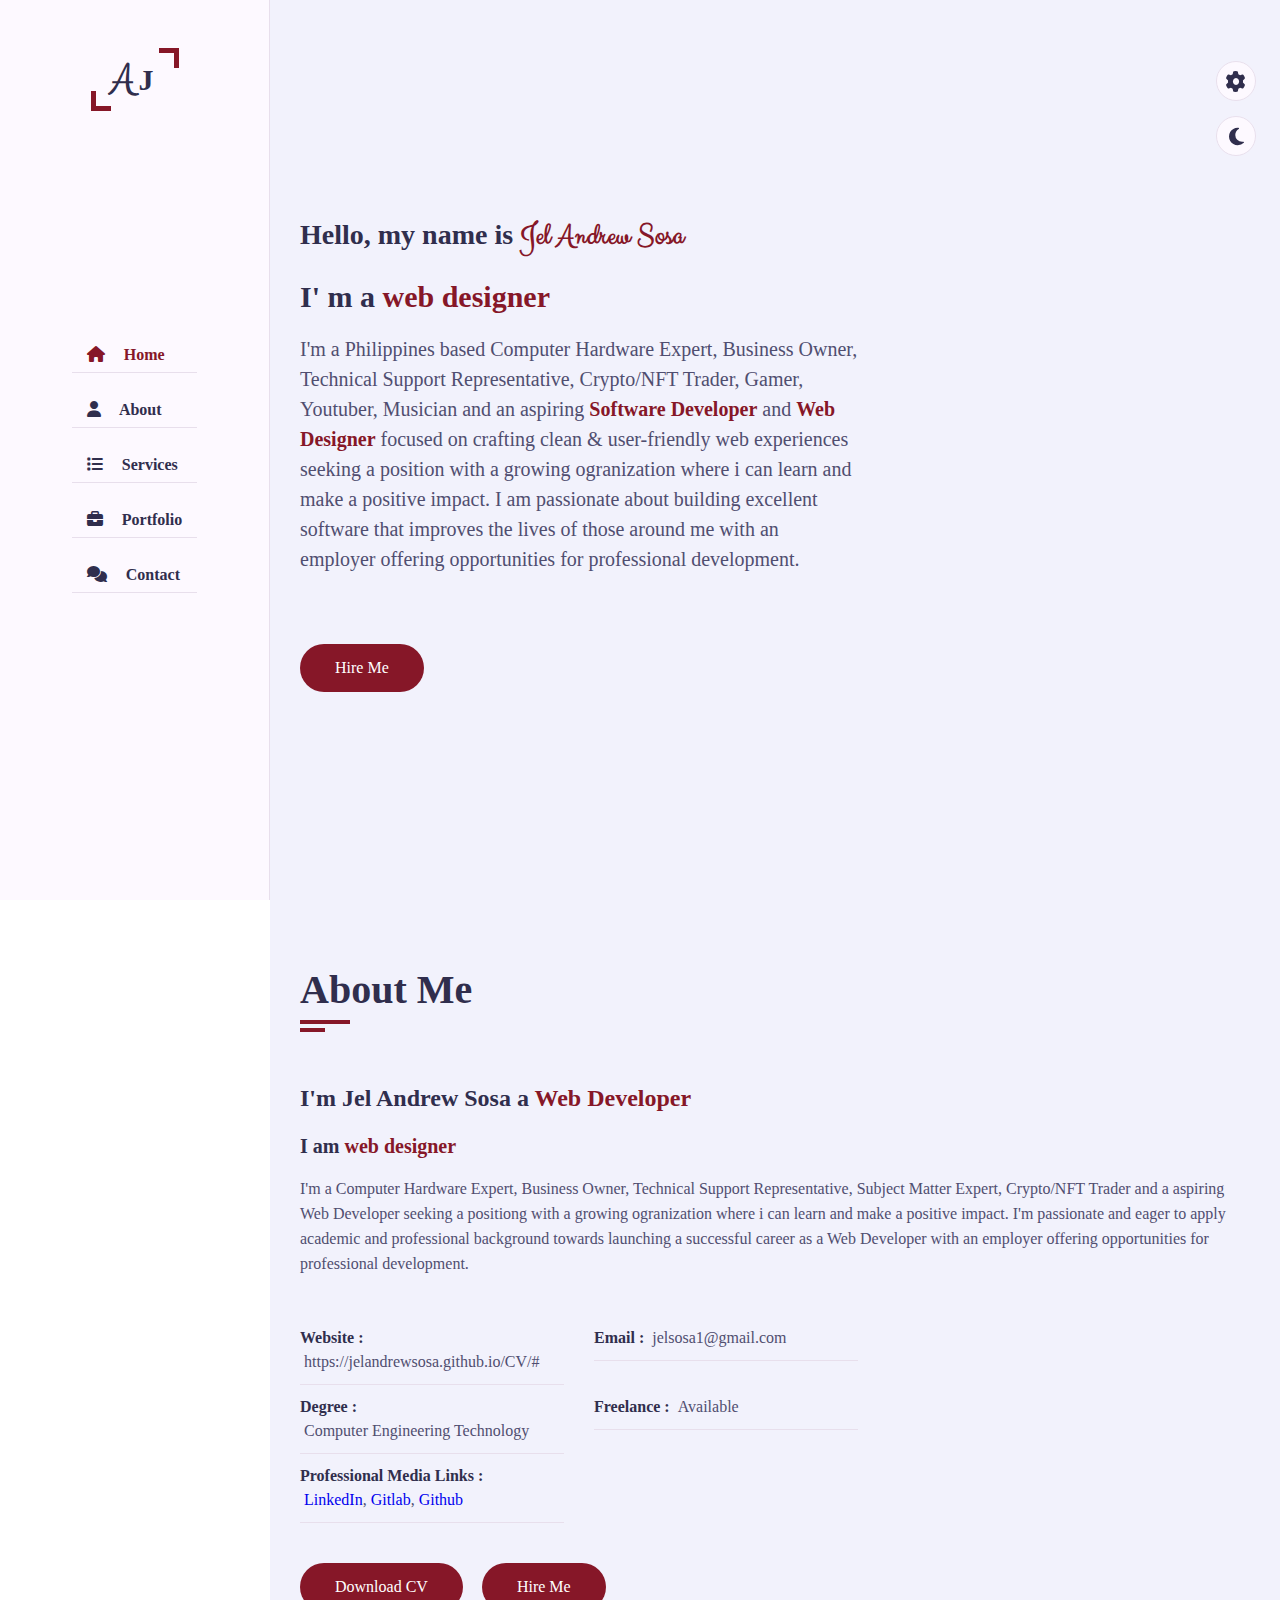
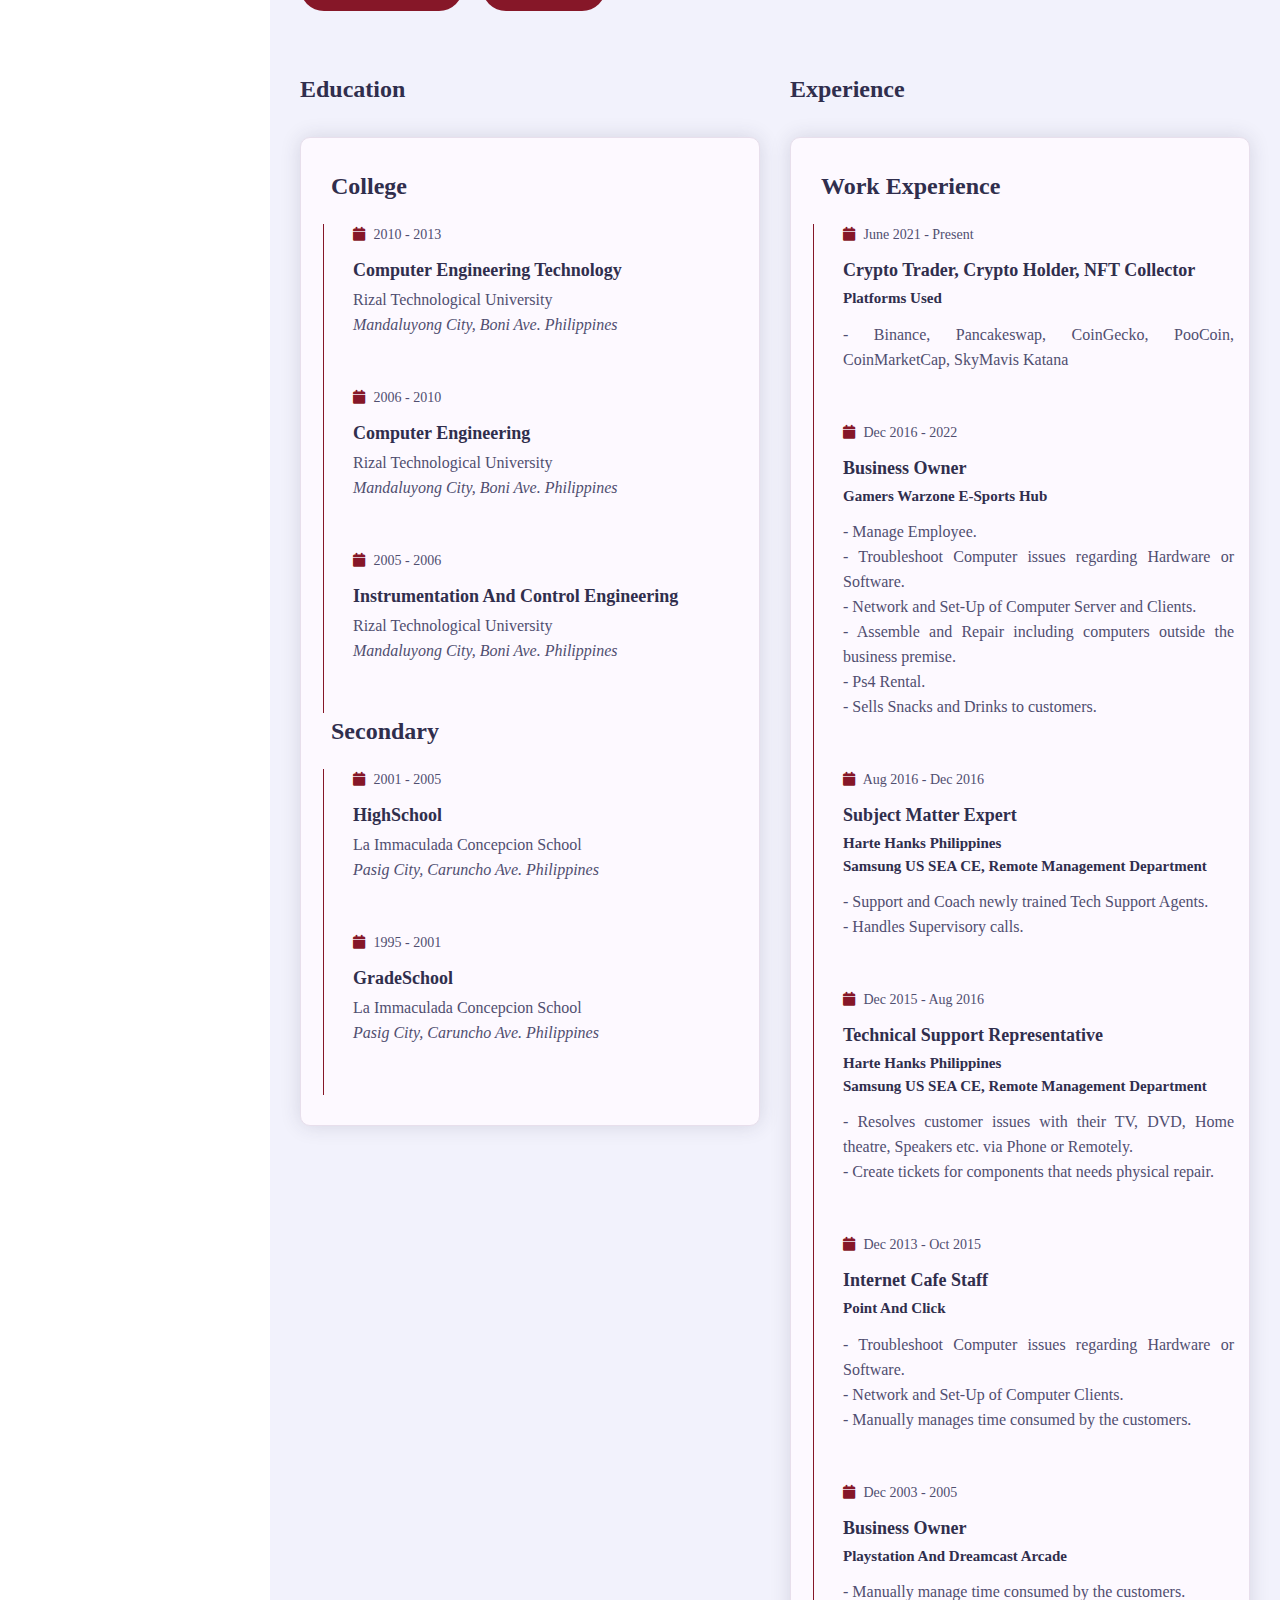
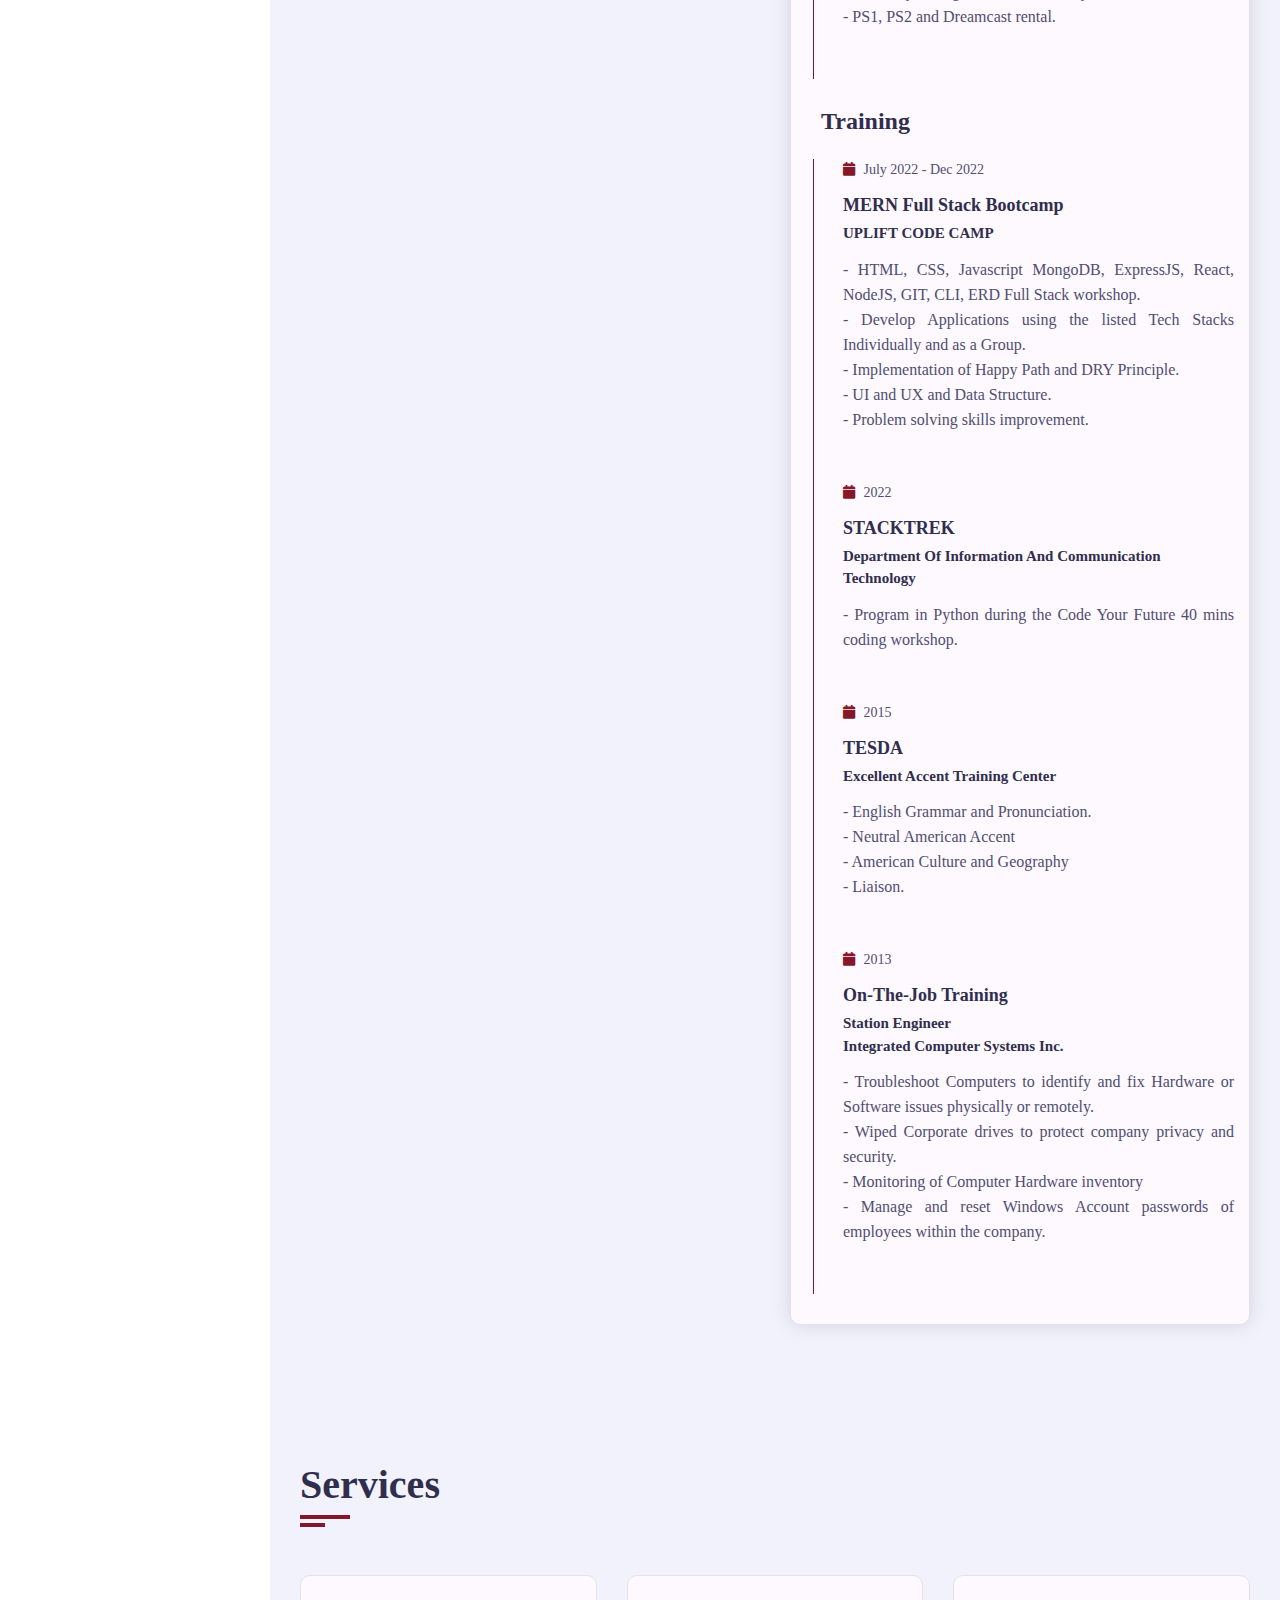
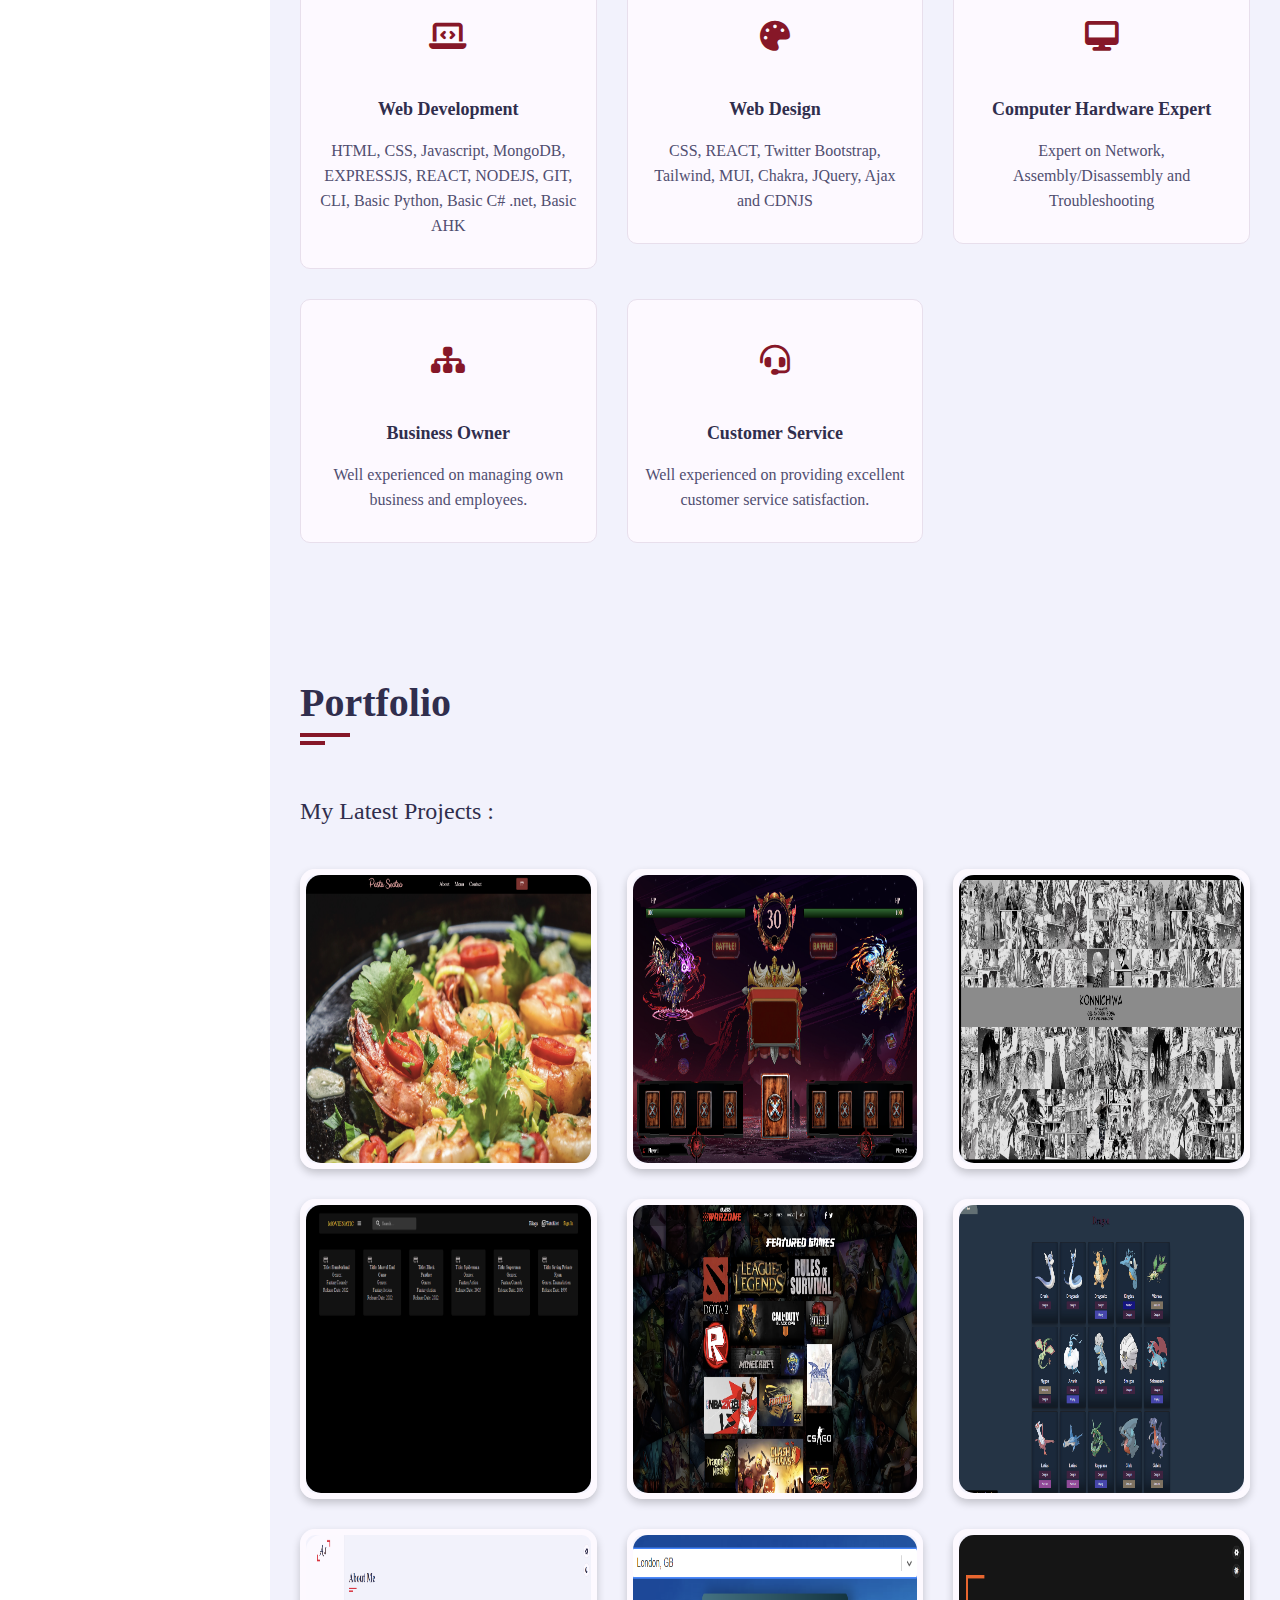
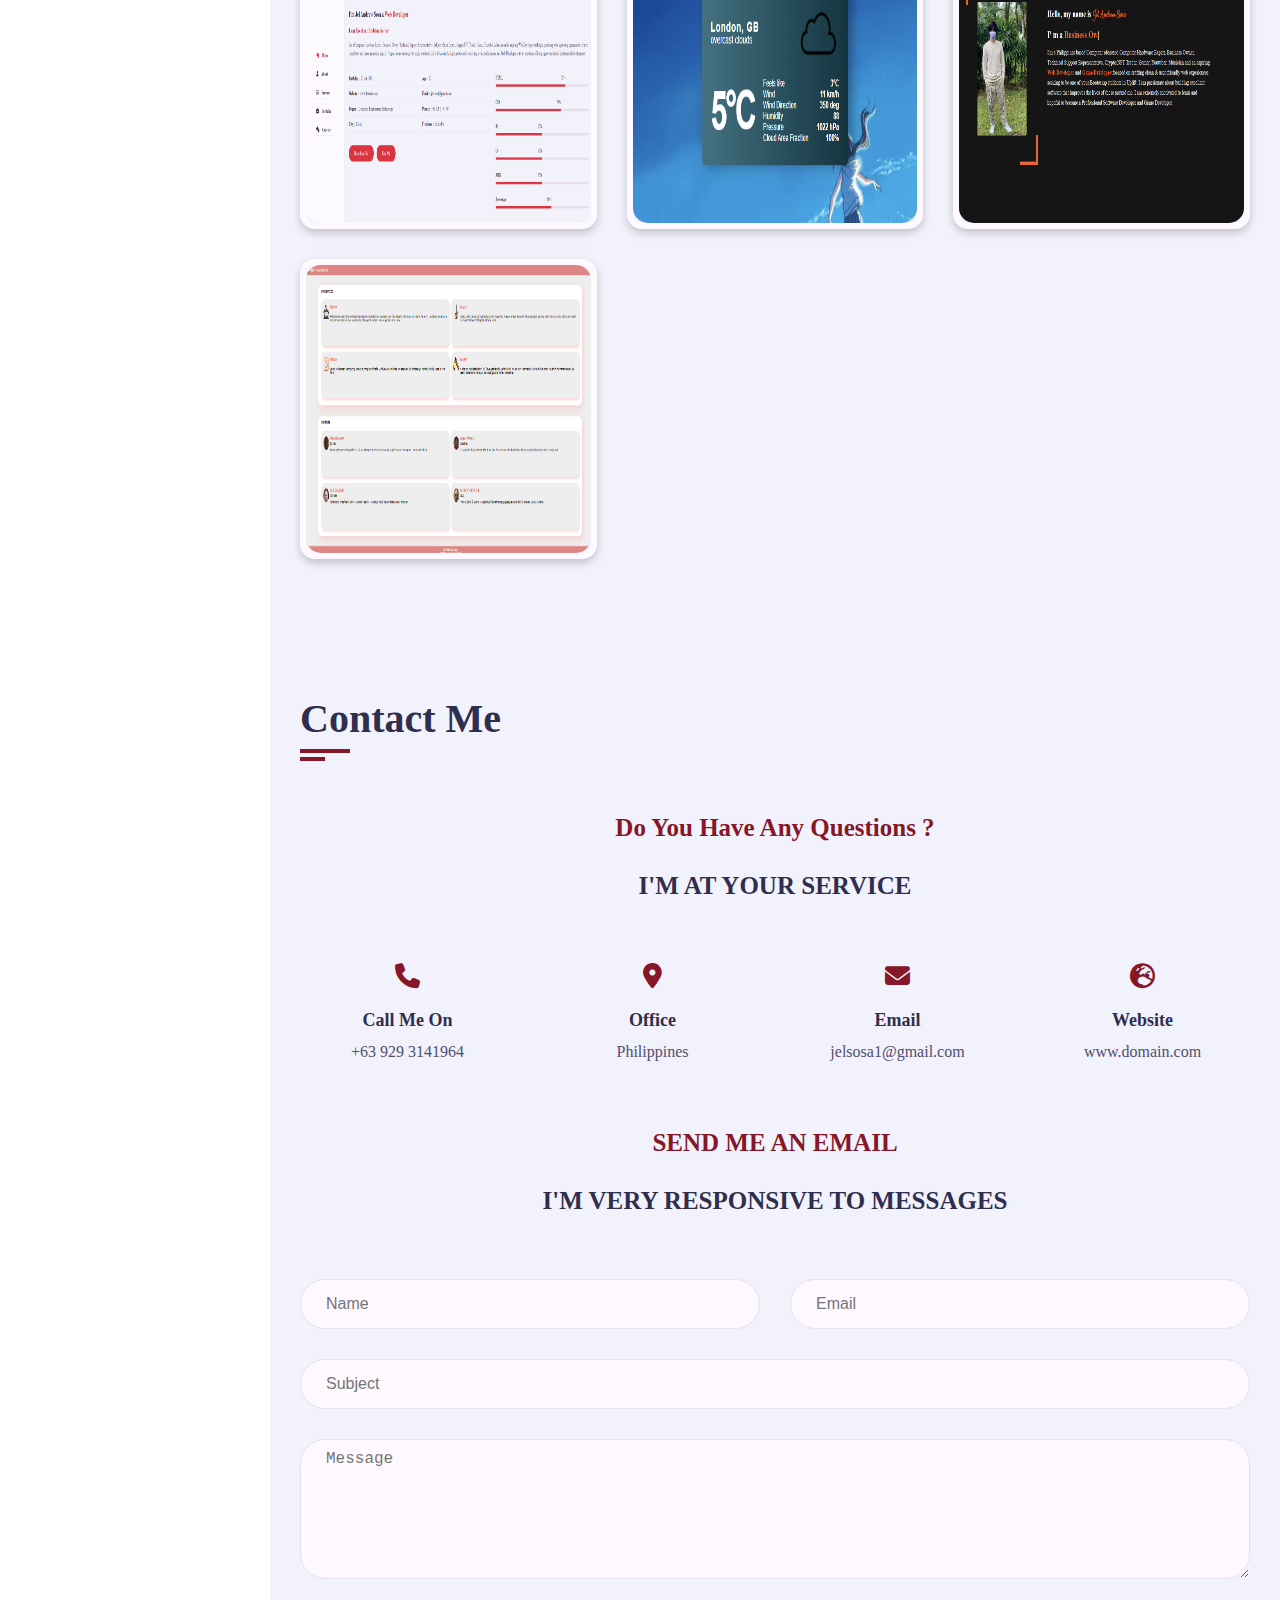
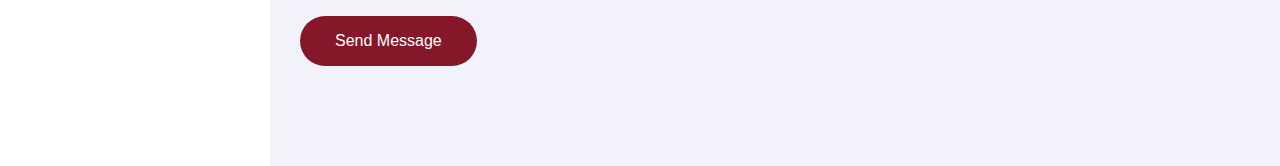
==== commit 778abe96: "feat: update" ====
--- a/index.html
+++ b/index.html
@@ -78,7 +78,7 @@
                                      <h3 class="my-attitude">I am <span class="attitude-set"> web designer</span></h3>
                                     <!-- == test == -->
                                     <p>
-                                        I'm a Computer Hardware Expert, Business Owner, Technical Support Representative, Subject Matter Expert, Crypto/NFT Trader, Gamer, Youtuber, Musician
+                                        I'm a Computer Hardware Expert, Business Owner, Technical Support Representative, Subject Matter Expert, Crypto/NFT Trader
                                         and a aspiring Web Developer seeking a positiong with a growing ogranization where i can learn and make a positive impact. I'm passionate and eager to
                                         apply academic and professional background towards launching a successful career as a Web Developer with an employer offering opportunities for professional development.
                                     </p>
@@ -88,10 +88,7 @@
                                 <div class="personal-info padd-15">
                                     <div class="row">
                                         <div class="info-item padd-15">
-                                            <p>Birthday : <span>22 oct 1988</span></p>
-                                        </div>
-                                        <div class="info-item padd-15">
-                                            <p>Website : <span>www.domain.com</span></p>
+                                            <p>Website : <span>https://jelandrewsosa.github.io/CV/#</span></p>
                                         </div>
                                         <div class="info-item padd-15">
                                             <p>Email : <span>jelsosa1@gmail.com</span></p>
@@ -100,15 +97,15 @@
                                             <p>Degree : <span>Computer Engineering Technology</span></p>
                                         </div>
                                         <div class="info-item padd-15">
-                                            <p>City : <span>Cavite</span></p>
+                                            <p>Freelance : <span>Available</span></p>
                                         </div>
                                         <div class="info-item padd-15">
-                                            <p>Freelance : <span>Available</span></p>
+                                            <p>Professional Media Links : <span><a href="https://www.linkedin.com/in/jel-andrew-sosa-ab48ab254/" target="_blank">LinkedIn</a>, <a href="https://gitlab.com/jelsosa1" target="_blank">Gitlab</a>, <a href="https://github.com/jelandrewsosa" target="_blank">Github</a></span></p>
                                         </div>
                                     </div>
                                     <div class="row">
                                         <div class="buttons padd-15">
-                                            <a href="Files/UpdatedResume.pdf" class="btn" target="_blank">Download CV</a>
+                                            <a href="Files/jelAndrewSosa.pdf" class="btn" target="_blank">Download CV</a>
                                             <a href="#contact" class="btn hire-me">Hire Me</a>
                                         </div>
                                     </div>
@@ -528,6 +525,7 @@
                                     <a href="https://jelandrewsosa.github.io/PastaSeaTea/" target="_blank">
                                         <h2>PastaSeaTea</h2>
                                         <h3>HTML, CSS, JS, REACT, NODEJS</h3>
+                                        <p>- Restaurant App</p>
                                     </a>
                                 </div>
                             </div>
@@ -543,6 +541,7 @@
                                     <a href="https://jelandrewsosa.github.io/jsgameproject/" target="_blank">
                                         <h2>Magic Knight Tactics</h2>
                                         <h3>HTML, CSS, JS, NODEJS, WEBSOCKET</h3>
+                                        <p>- 1v1 Strategy card based game</p>
                                     </a>
                                 </div>
                             </div>
@@ -558,6 +557,7 @@
                                     <a href="https://jelandrewsosa.github.io/animeportfolio/#content-container" target="_blank">
                                         <h2>Anime WebDev Portfolio</h2>
                                         <h3>HTML, CSS, JS</h3>
+                                        <p>- Anime Themed Portfolio</p>
                                     </a>
                                 </div>
                             </div>
@@ -573,6 +573,9 @@
                                     <a href="https://movienatic-s6x6.onrender.com/" target="_blank">
                                         <h2>Movienatic</h2>
                                         <h3>MONGODB, EXPRESSJS, REACT, NODEJS</h3>
+                                        <p>- Unfinished Fullstack Watched Movie Organizer</p>
+                                        <p> To test the app simply log in</p>
+                                        <p> username: test1@gmail.com, pass: test123</p>
                                     </a>
                                 </div>
                             </div>
@@ -588,6 +591,8 @@
                                     <a href="https://warzonegamersph.wixsite.com/warzoneph/creatures" target="_blank">
                                         <h2>Gamers Warzone</h2>
                                         <h3>WIX</h3>
+                                        <p>- My Business Website</p>
+                                        <p- >FB: https://www.facebook.com/profile.php?id=100057361004793</p>
                                     </a>
                                 </div>
                             </div>
@@ -603,6 +608,7 @@
                                     <a href="https://jelandrewsosa.github.io/Pokedex/" target="_blank">
                                         <h2>Pokemon Pokedex</h2>
                                         <h3>HTML, CSS, JS, REACT, NODEJS</h3>
+                                        <p>- Pokedex App</p>
                                     </a>
                                 </div>
                             </div>
@@ -618,6 +624,7 @@
                                     <a href="https://jelandrewsosa.github.io/CV/#home" target="_blank">
                                         <h2>Portfolio</h2>
                                         <h3>HTML, CSS, JS</h3>
+                                        <p>- My Portfolio</p>
                                     </a>
                                 </div>
                             </div>
@@ -632,6 +639,7 @@
                                     <a href="https://jelandrewsosa.github.io/Weather/" target="_blank">
                                         <h2>Weather API</h2>
                                         <h3>HTML, CSS, JS, REACT, NODEJS</h3>
+                                        <p>- Weather App using openweather API</p>
                                     </a>
                                 </div>
                             </div>
@@ -647,6 +655,7 @@
                                     <a href="https://jelandrewsosa.github.io/upliftproject/" target="_blank">
                                         <h2>About Me Project</h2>
                                         <h3>HTML, CSS, JS</h3>
+                                        <p>- Personal Web</p>
                                     </a>
                                 </div>
                             </div>
@@ -662,6 +671,7 @@
                                     <a href="https://jelandrewsosa.github.io/pasuyocenter/" target="_blank">
                                         <h2>Pasuyo Center</h2>
                                         <h3>HTML, CSS, JS</h3>
+                                        <p>- Simple UI project</p>
                                     </a>
                                 </div>
                             </div>
@@ -745,11 +755,6 @@
                             <div class="row">
                                 <div class="form-item col-12 padd-15">
                                     <button type="submit" class="btn">Send Message</button>
-                                </div>
-                                <div class="form-item col-12 padd-15 resume">
-                                    <a class="btn" href = "Files/UpdatedResume.pdf" target="_blank" download >
-                                        <h3>Download CV</h3>
-                                    </a>
                                 </div>
                             </div>
                         </div>
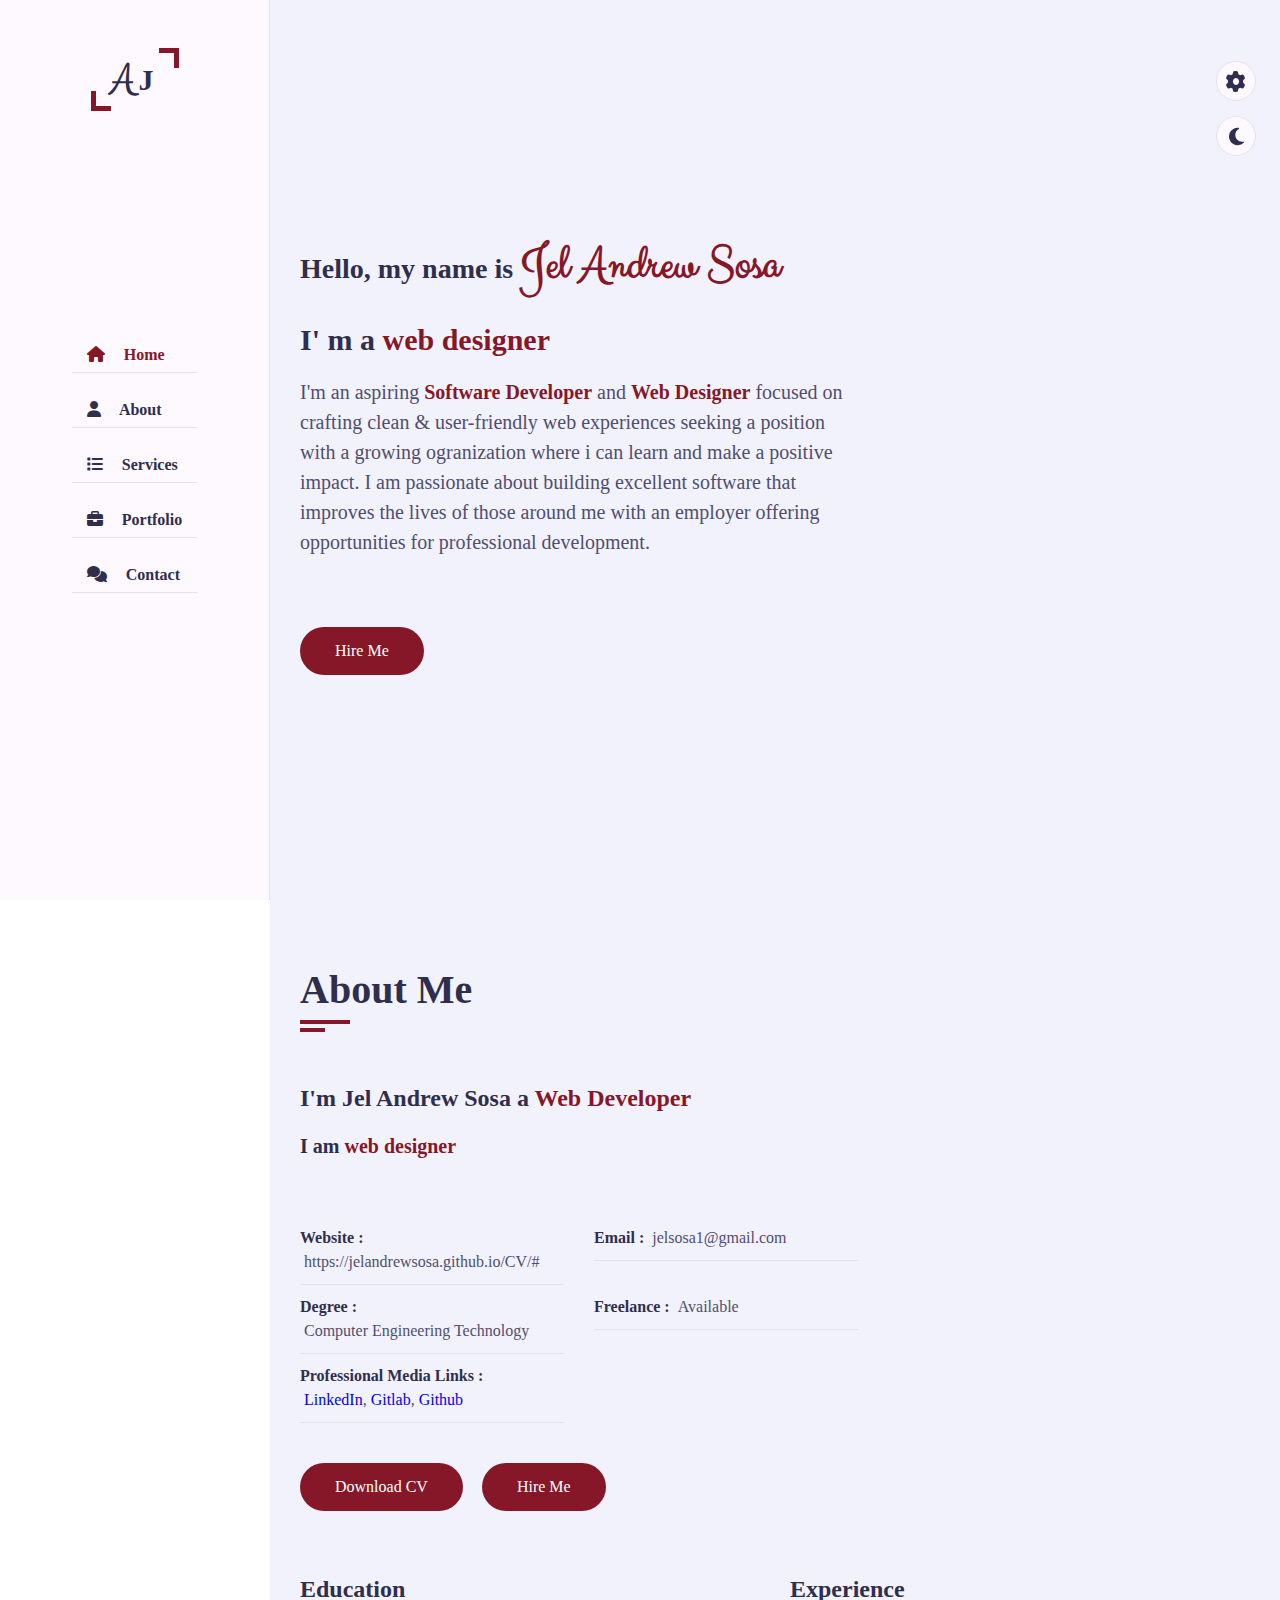
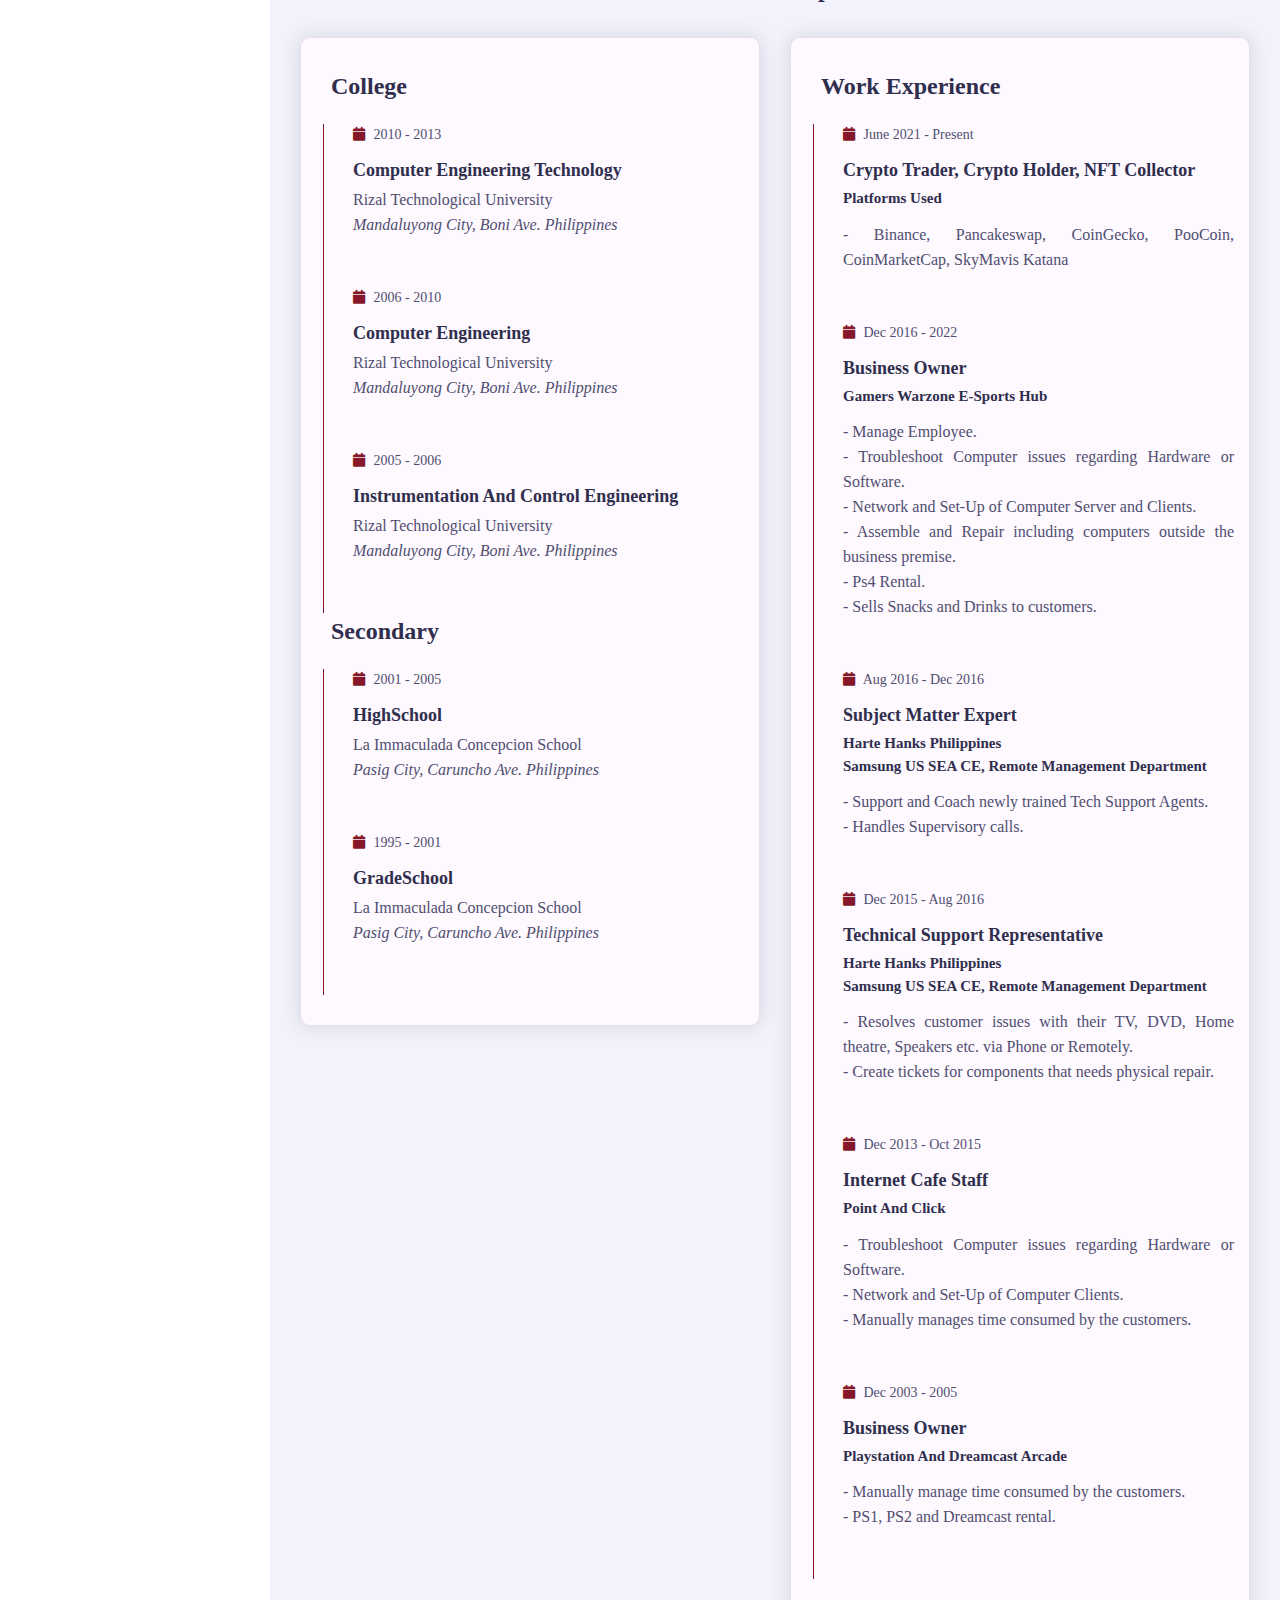
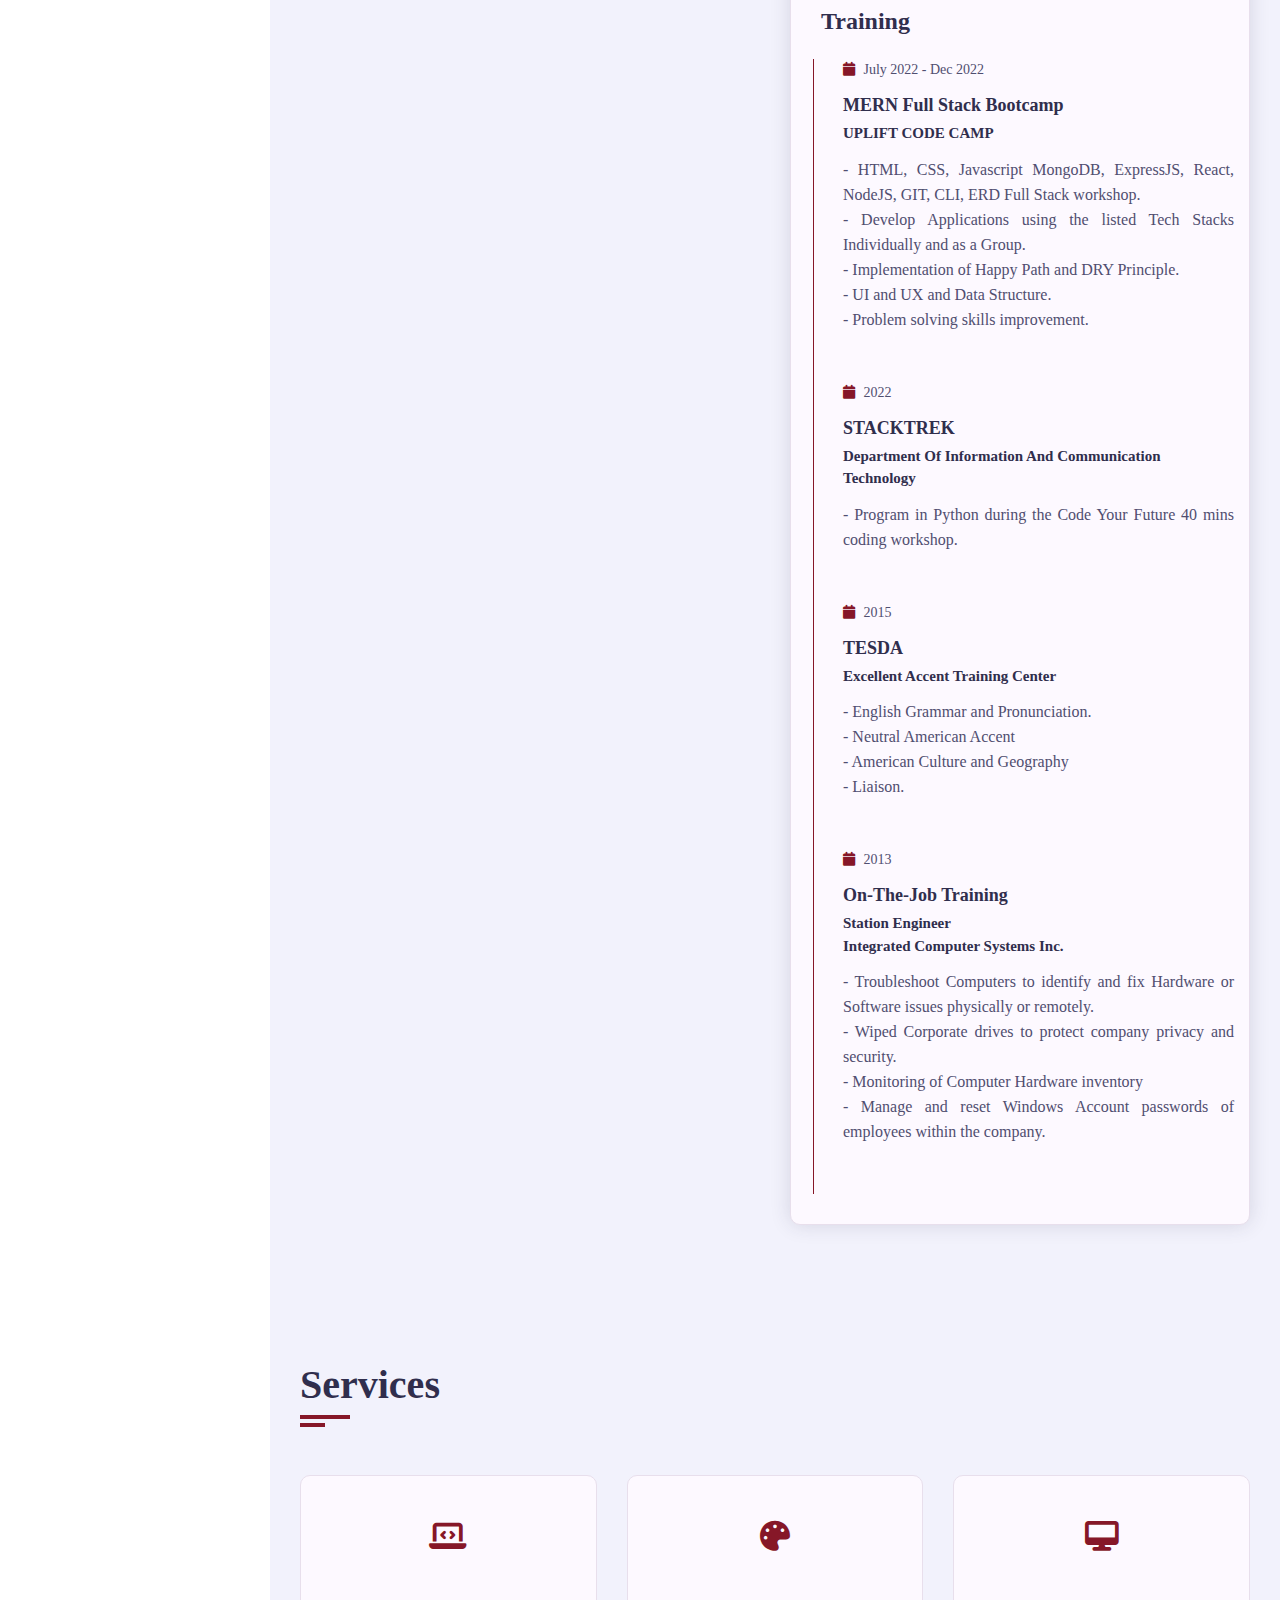
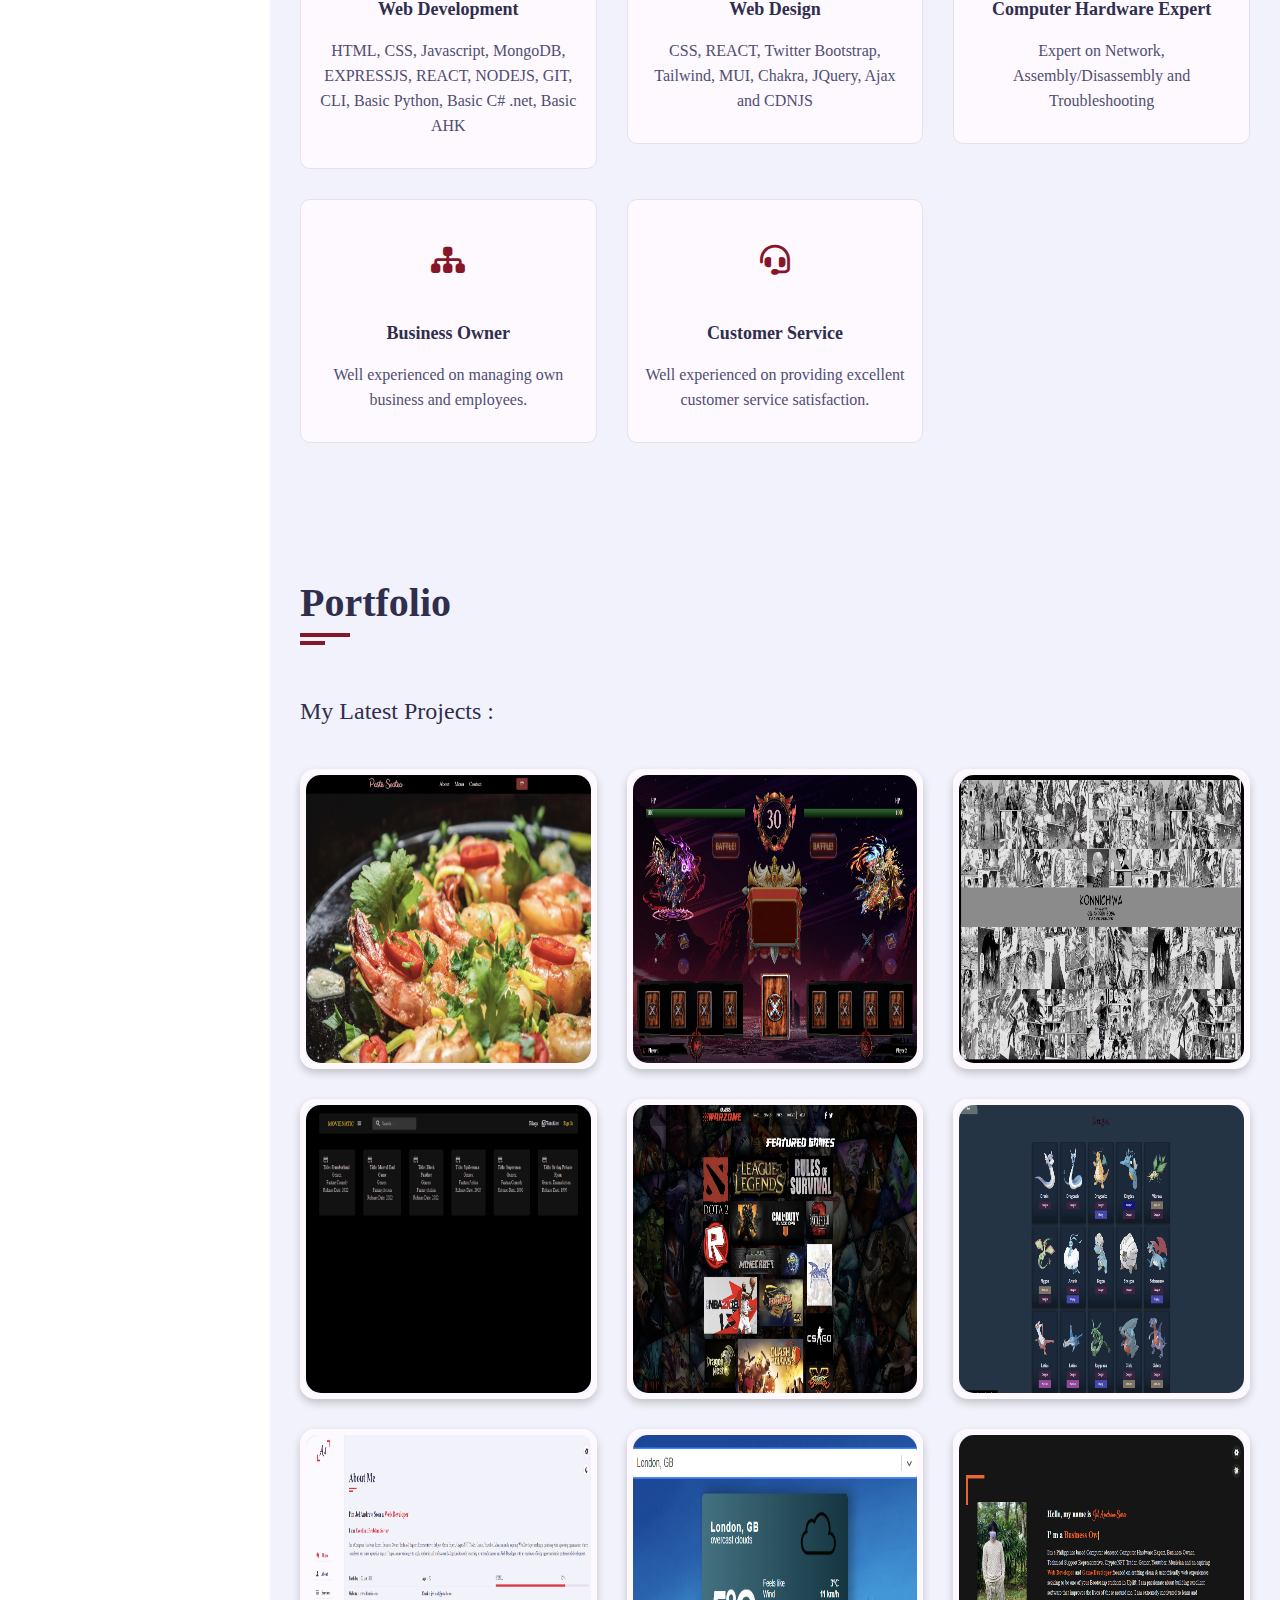
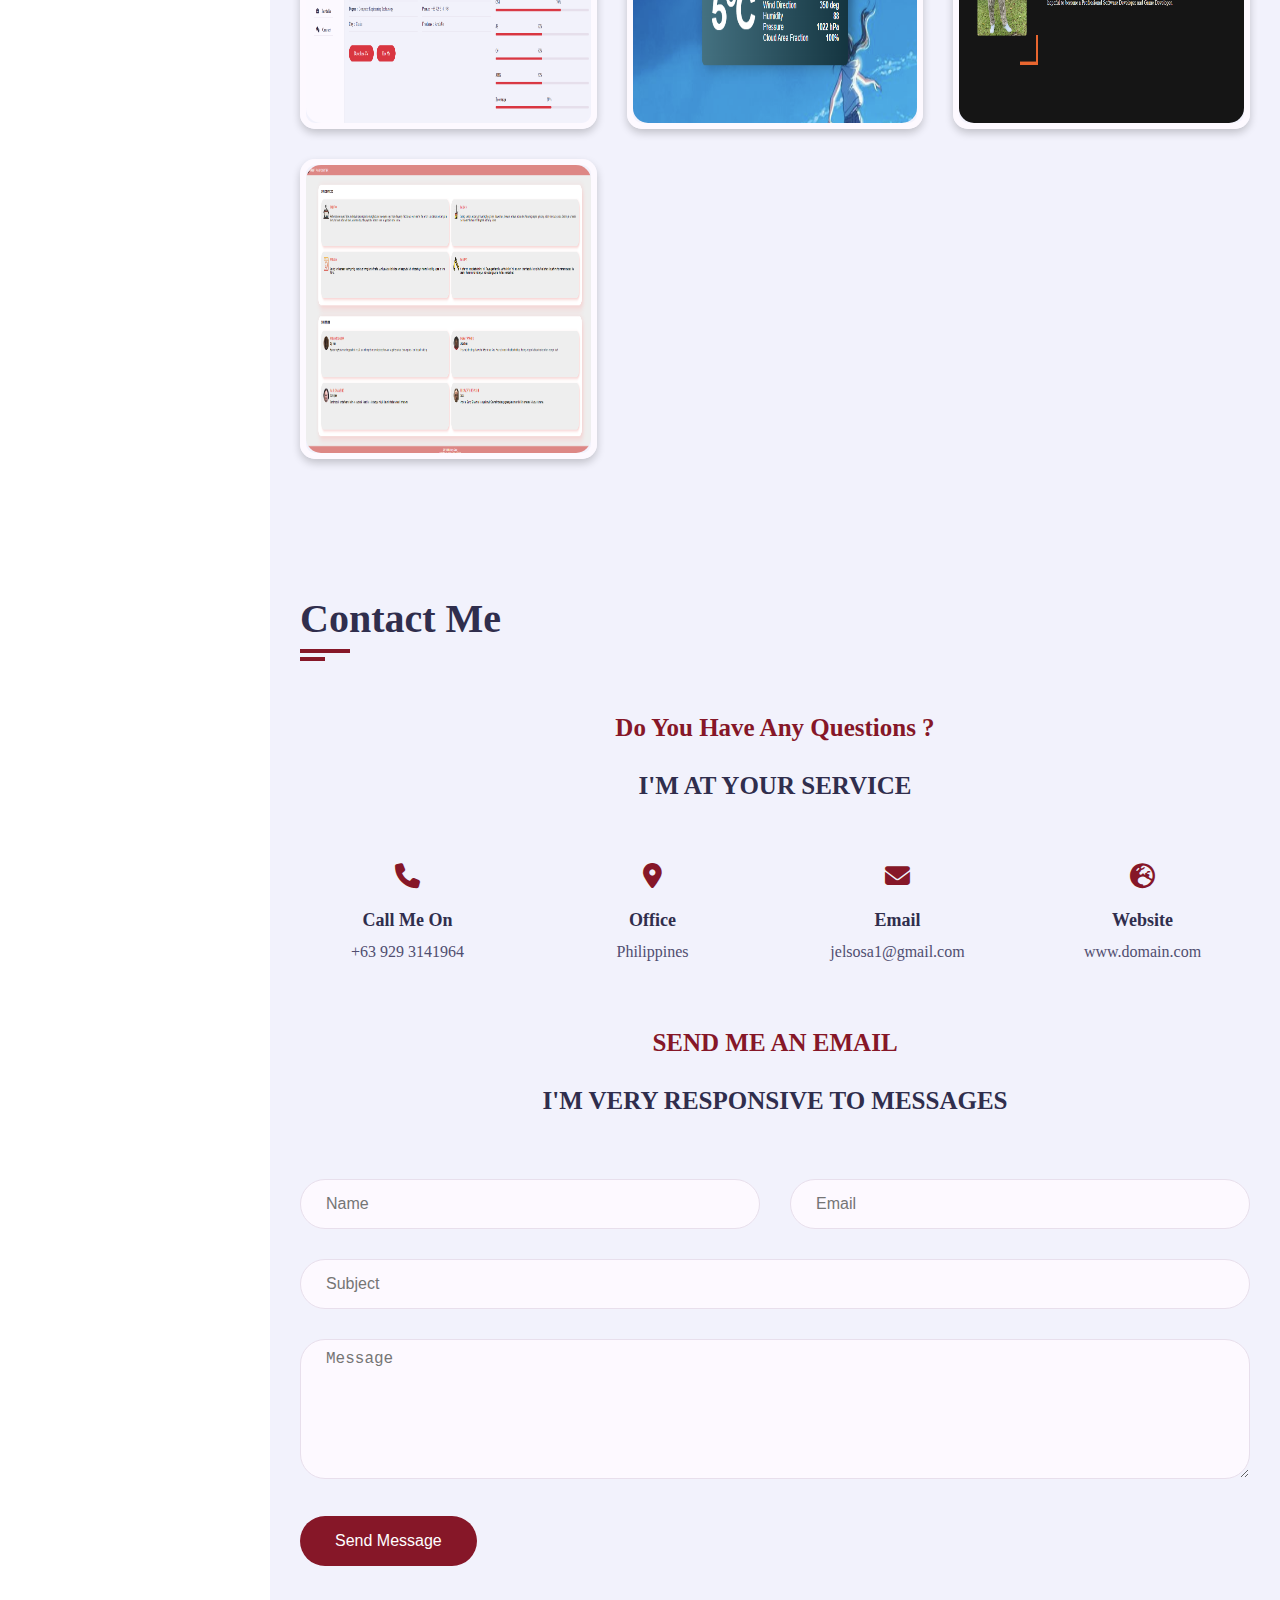
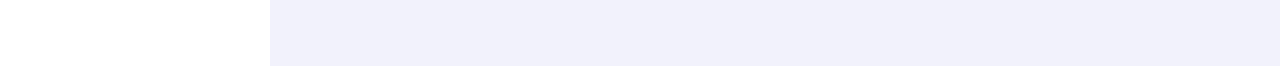
==== commit 8672785d: "feat: Update font size" ====
--- a/index.html
+++ b/index.html
@@ -48,9 +48,13 @@
                             <h3 class="hello">Hello, my name is <span class="name">Jel Andrew Sosa</span></h3>
                             <h3 class="my-profession">I' m a <span class="typing"> web designer</span></h3>
                             <p>
-                                I'm a Philippines based Computer Hardware Expert, Business Owner, Technical Support Representative, Crypto/NFT Trader, Gamer, Youtuber, Musician and an aspiring
-                                <strong>Software Developer</strong> and <strong>Web Designer</strong> focused on crafting clean & user-friendly web experiences seeking a position with a growing ogranization
-                                where i can learn and make a positive impact. I am passionate about building excellent software that improves the lives of those around me with an employer offering opportunities for professional development.
+                                I'm an aspiring <strong>Software Developer</strong> and <strong>Web Designer</strong> 
+                                focused on crafting clean & user-friendly web experiences
+                                seeking a position with a growing ogranization where i
+                                can learn and make a positive impact. I am passionate 
+                                about building excellent software that improves the lives 
+                                of those around me with an employer offering 
+                                opportunities for professional development.
                             </p>
                             <a href="#contact" class="btn hire-me">Hire Me</a>
                         </div>
@@ -77,11 +81,6 @@
                                     <!-- == test == -->
                                      <h3 class="my-attitude">I am <span class="attitude-set"> web designer</span></h3>
                                     <!-- == test == -->
-                                    <p>
-                                        I'm a Computer Hardware Expert, Business Owner, Technical Support Representative, Subject Matter Expert, Crypto/NFT Trader
-                                        and a aspiring Web Developer seeking a positiong with a growing ogranization where i can learn and make a positive impact. I'm passionate and eager to
-                                        apply academic and professional background towards launching a successful career as a Web Developer with an employer offering opportunities for professional development.
-                                    </p>
                                 </div>
                             </div>
                             <div class="row">
--- a/CSS/StyleSheet.css
+++ b/CSS/StyleSheet.css
@@ -286,7 +286,7 @@
 
 h3.hello span {
     font-family: 'Clicker Script', cursive;
-    font-size: 30px;
+    font-size: 3rem;
     font-weight: 700;
     color: var(--skin-color);
 }
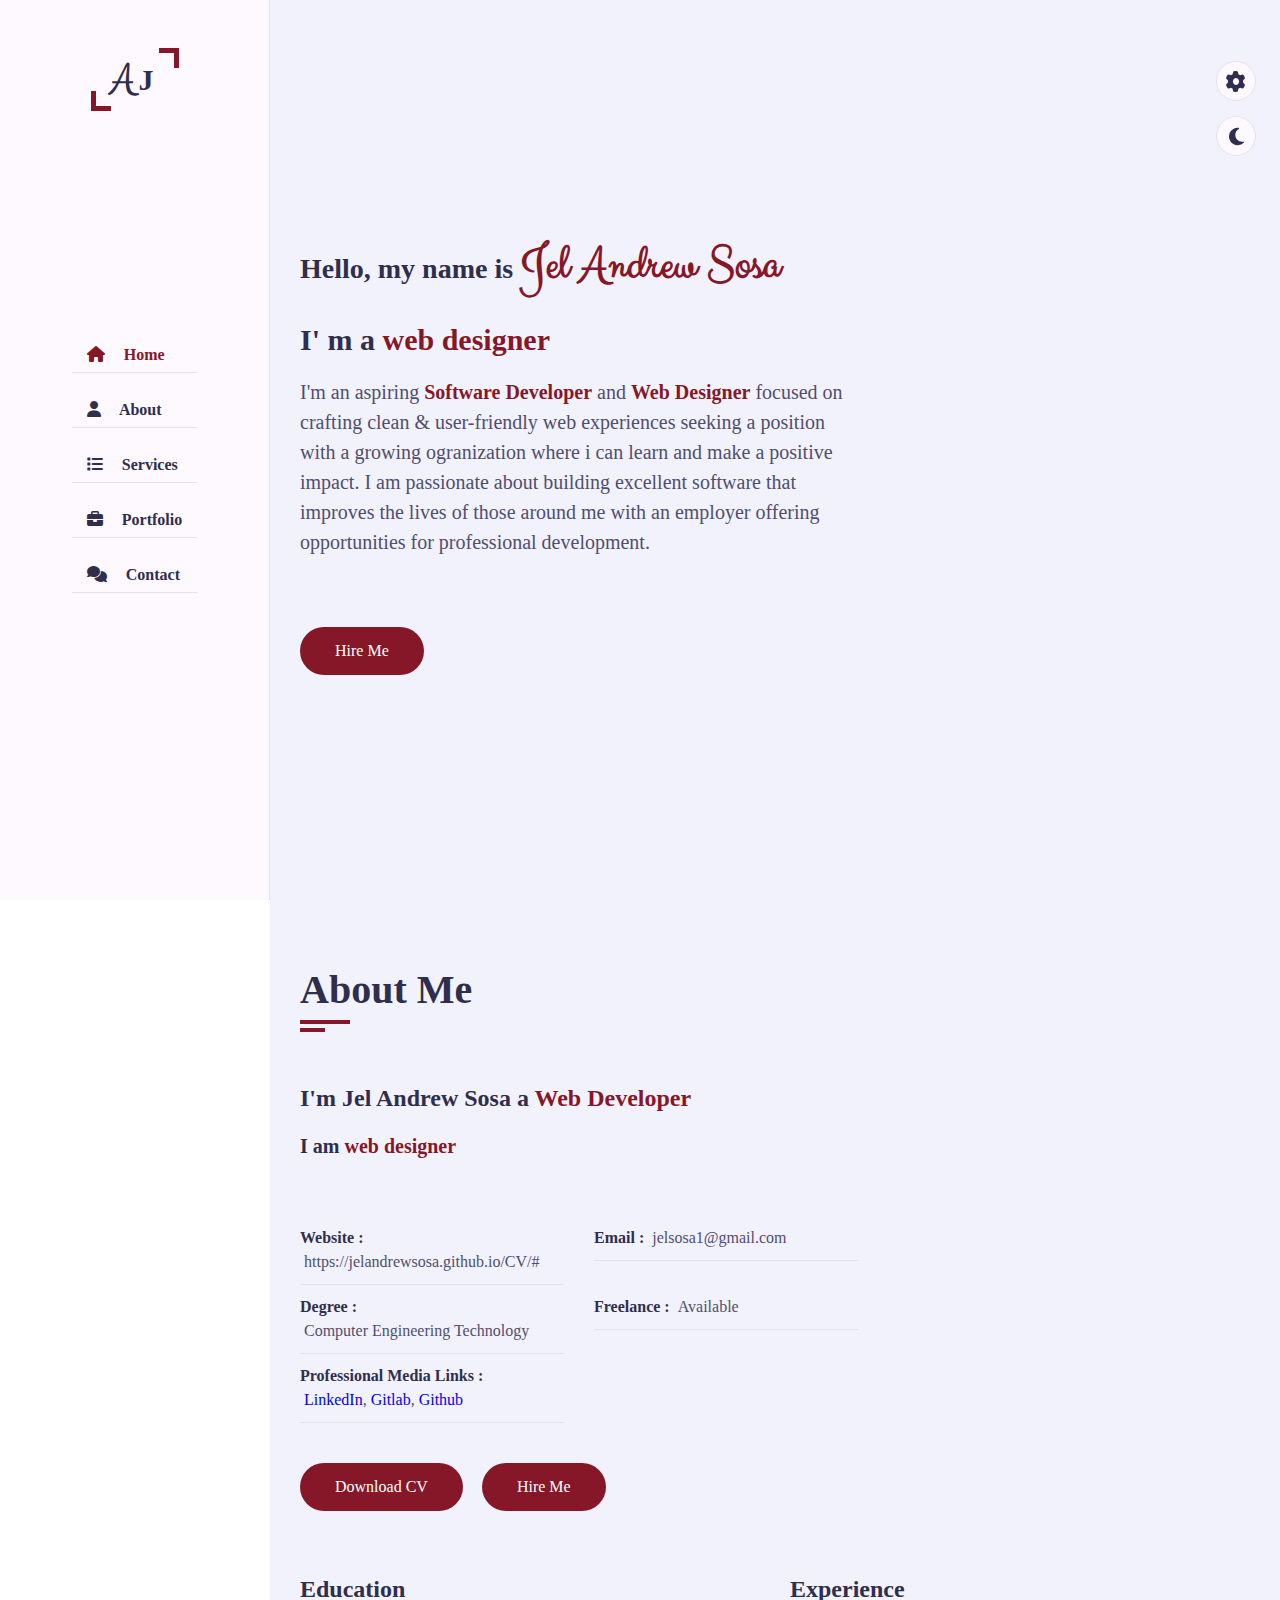
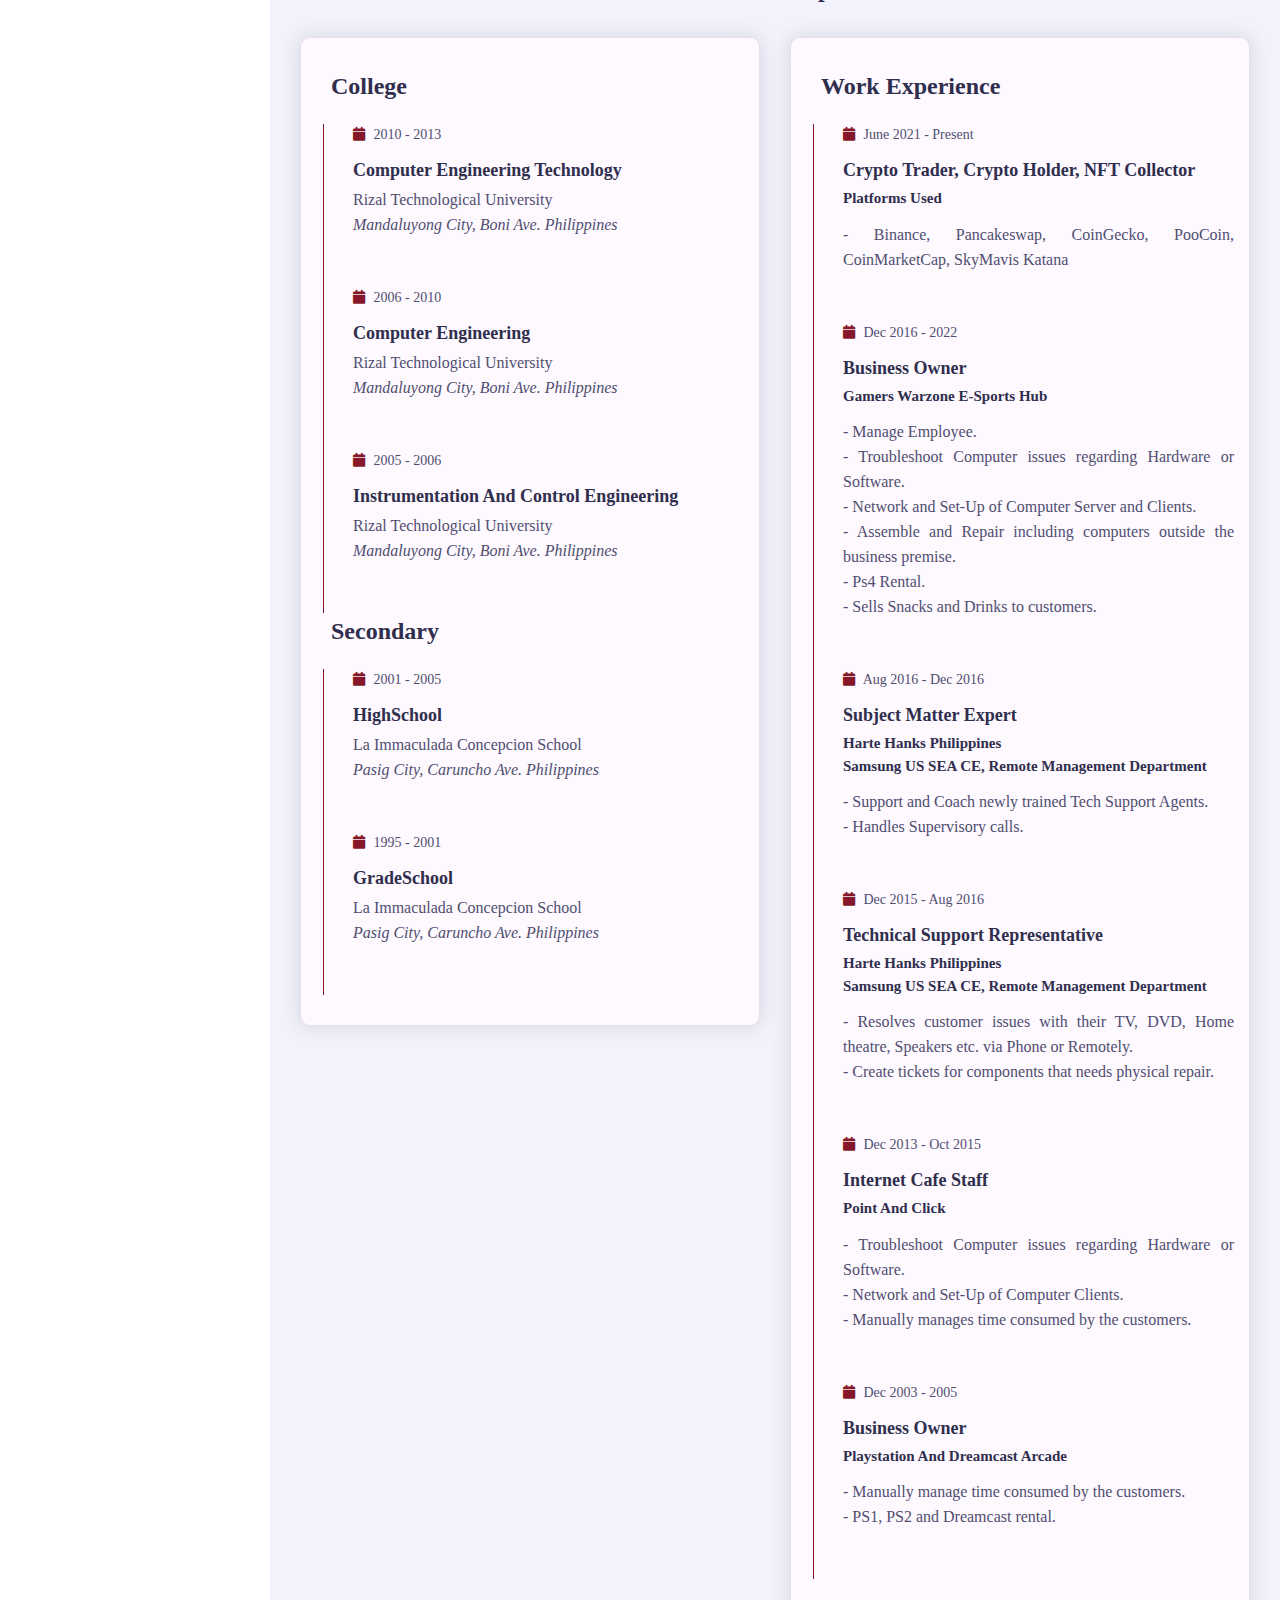
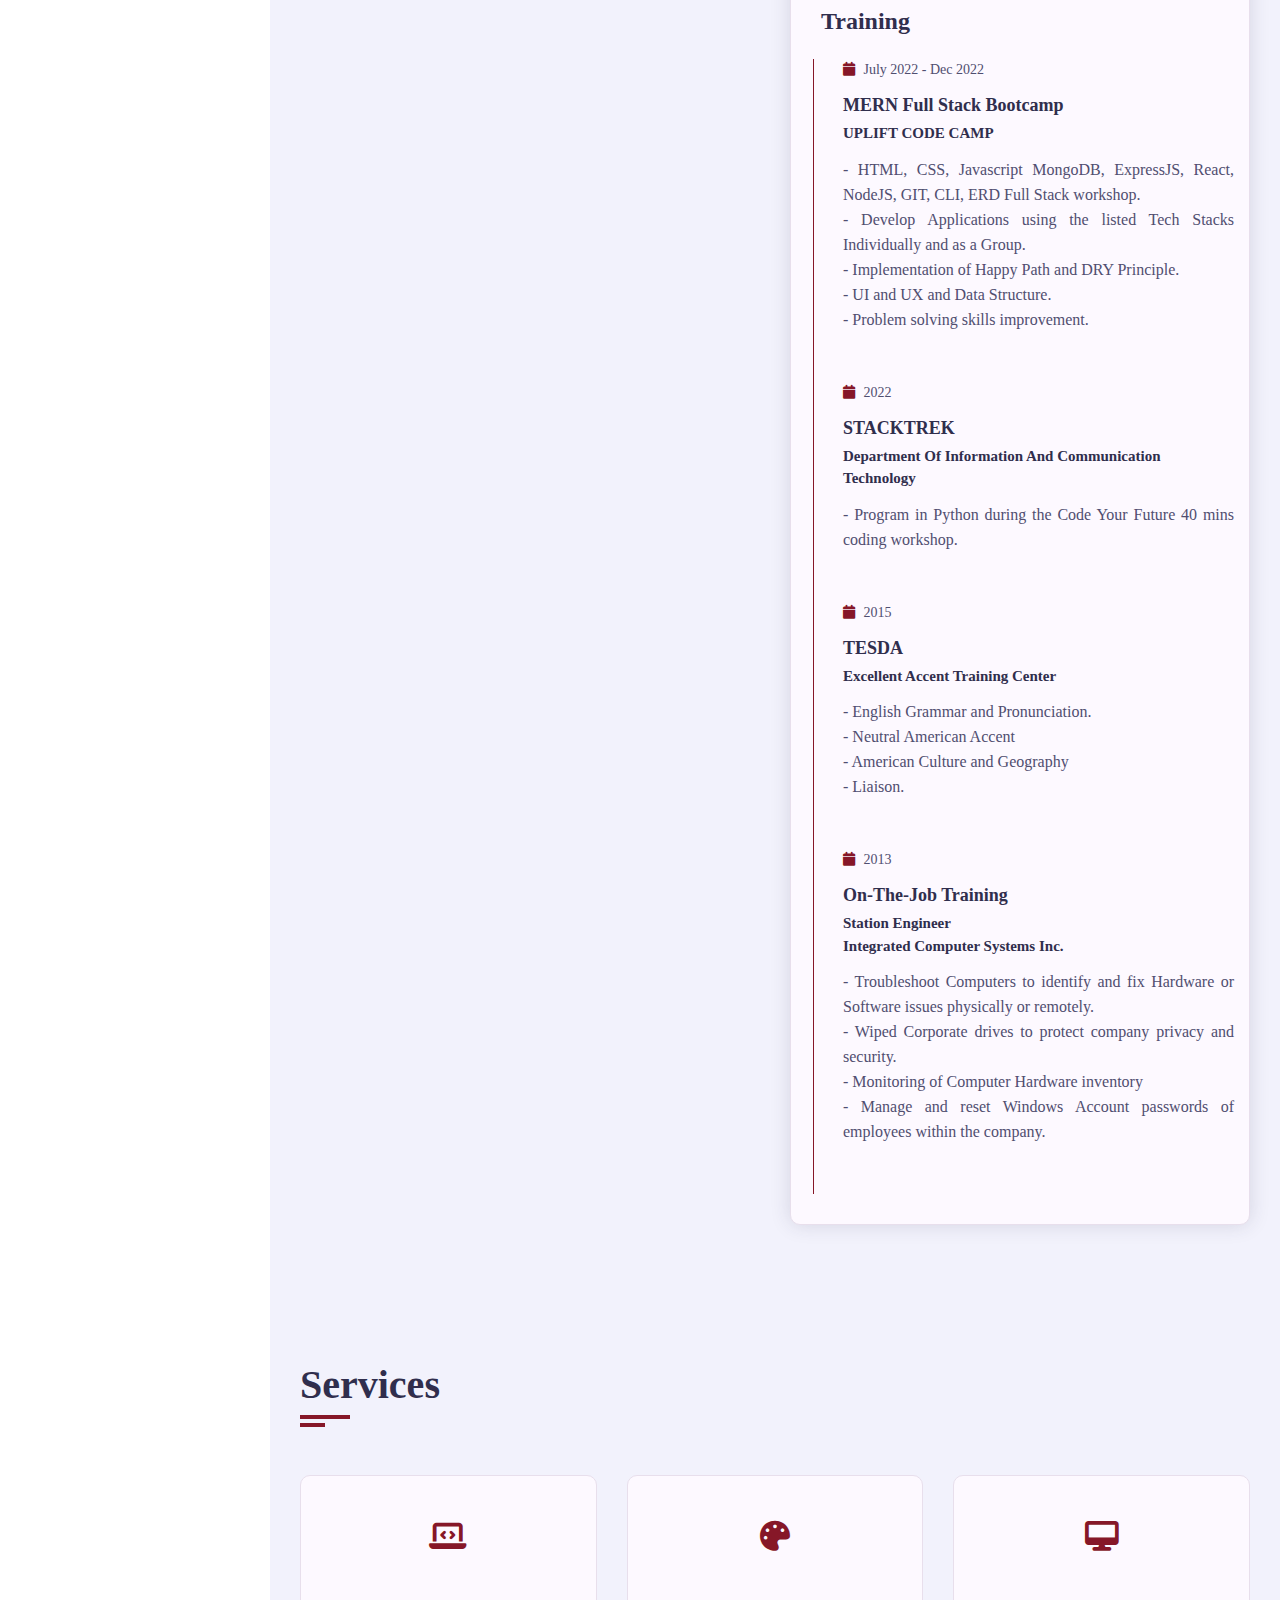
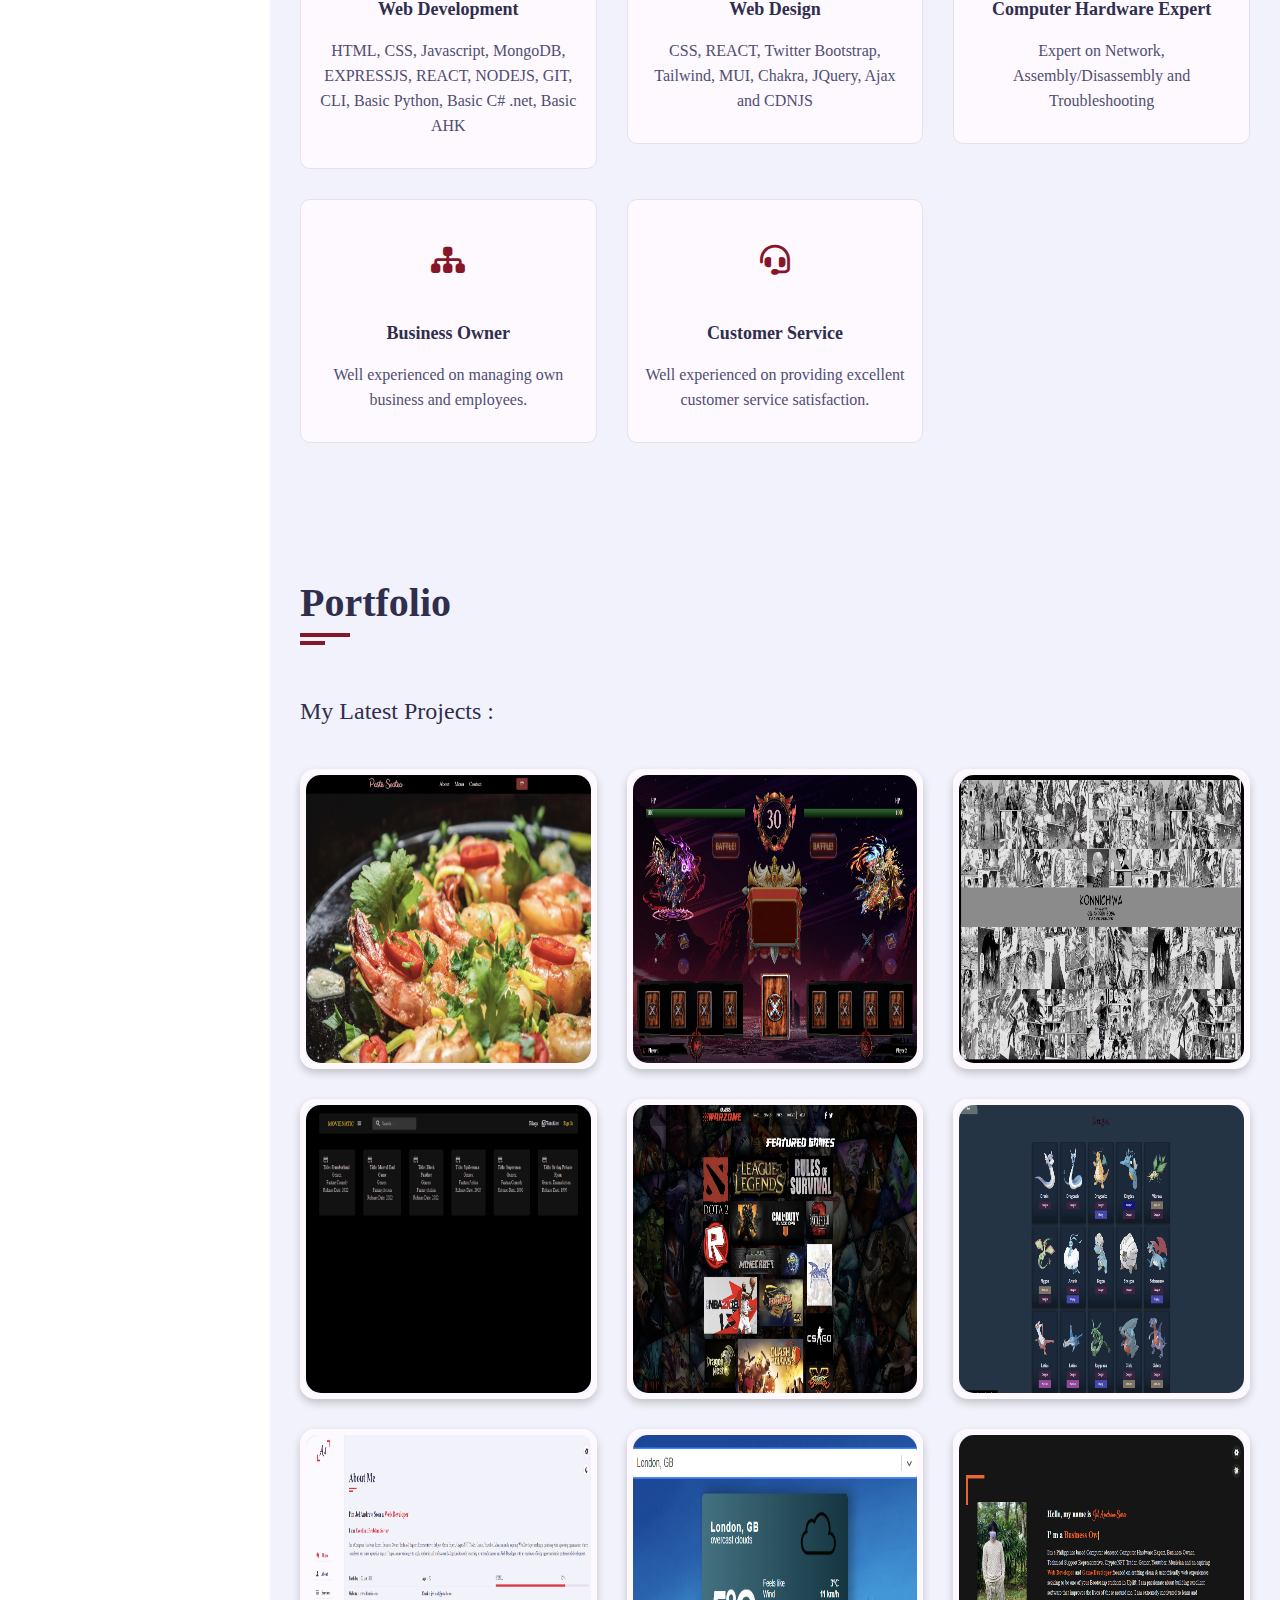
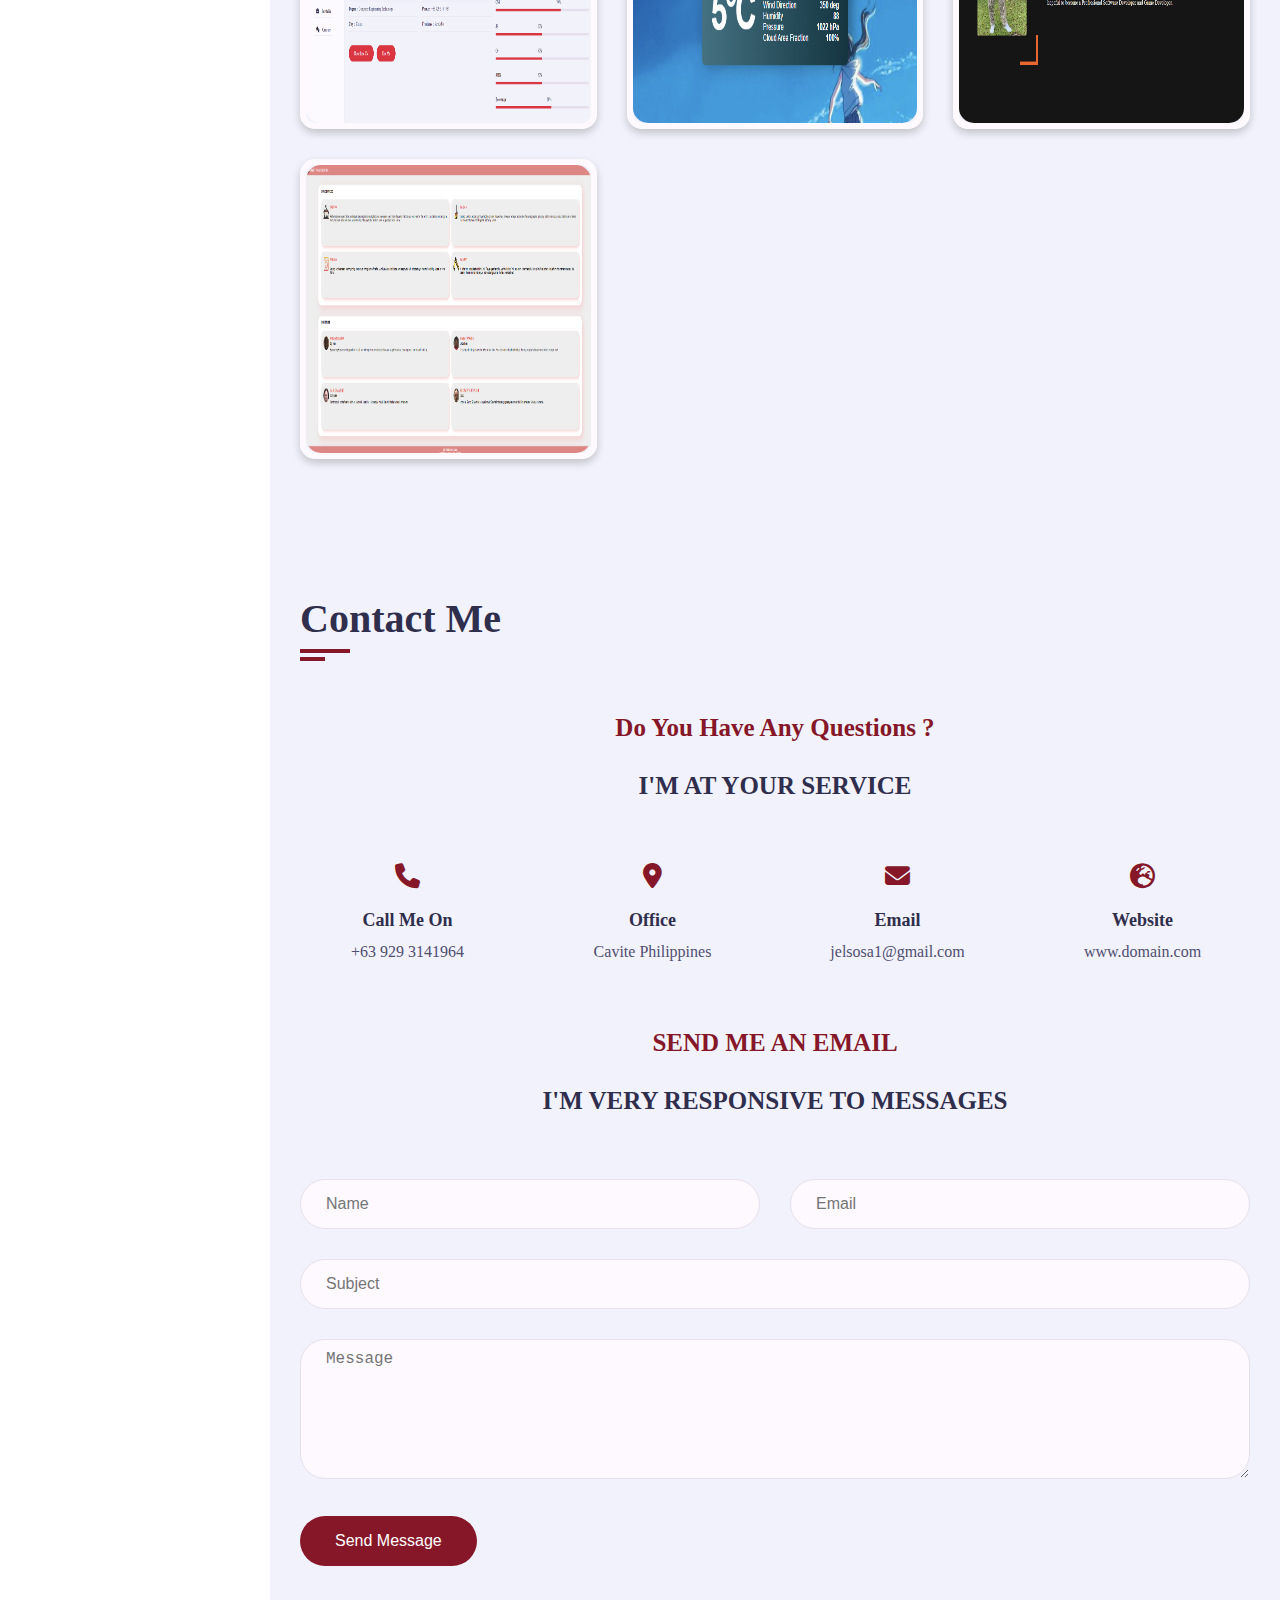
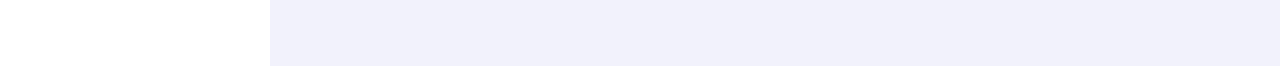
==== commit f5335cd2: "feat: update" ====
--- a/index.html
+++ b/index.html
@@ -588,10 +588,10 @@
                                 </div>
                                 <div class="flip-card-back tech-stack">
                                     <a href="https://warzonegamersph.wixsite.com/warzoneph/creatures" target="_blank">
-                                        <h2>Gamers Warzone</h2>
+                                        <h2>Gamers Warzone E-Sports Hub</h2>
                                         <h3>WIX</h3>
                                         <p>- My Business Website</p>
-                                        <p- >FB: https://www.facebook.com/profile.php?id=100057361004793</p>
+                                        <p>- FB: https://www.facebook.com/profile.php?id=100057361004793</p>
                                     </a>
                                 </div>
                             </div>
@@ -702,7 +702,7 @@
                         <div class="contact-info-item padd-15">
                             <div class="icon"><i class="fa fa-map-marker-alt"></i></div>
                             <h4>Office</h4>
-                            <p>Philippines</p>
+                            <p>Cavite Philippines</p>
                         </div>
                         <!-- ==== Contact Info item end ==== -->
                         <!-- ==== Contact Info item start ==== -->
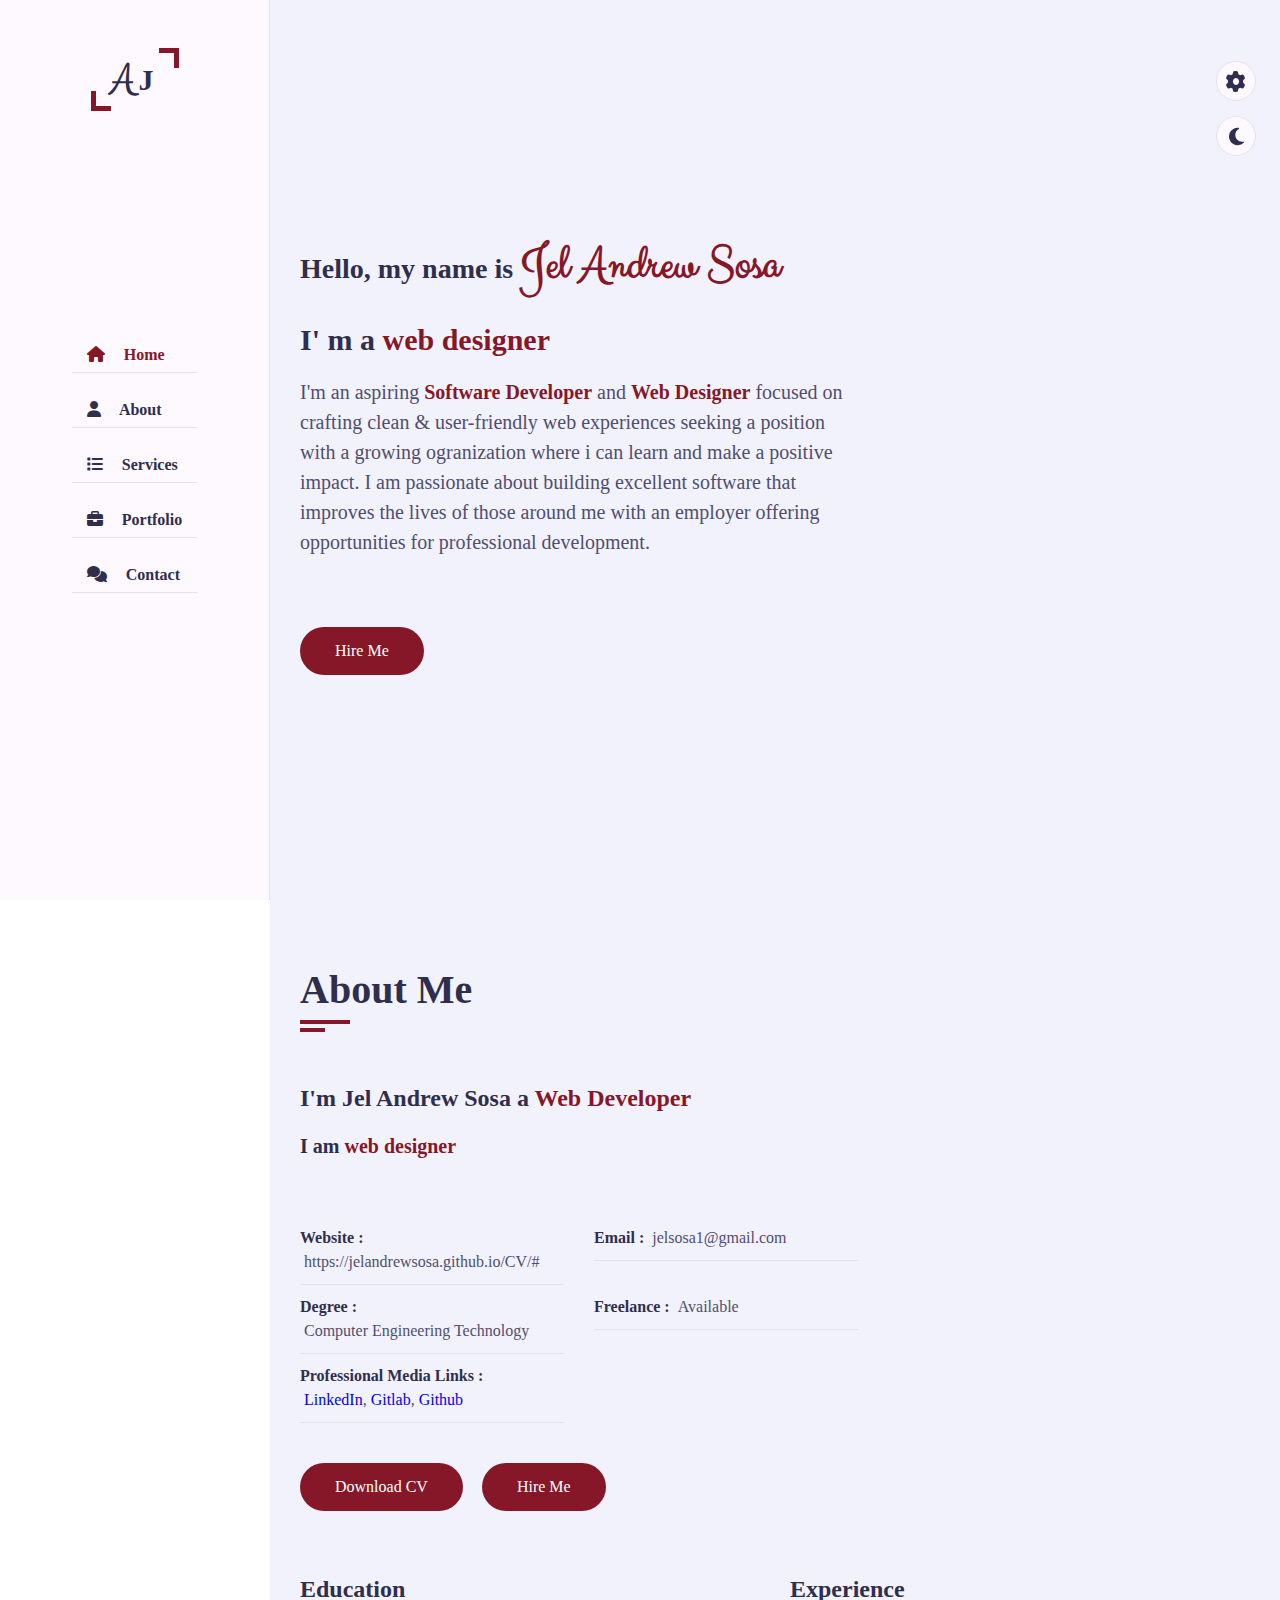
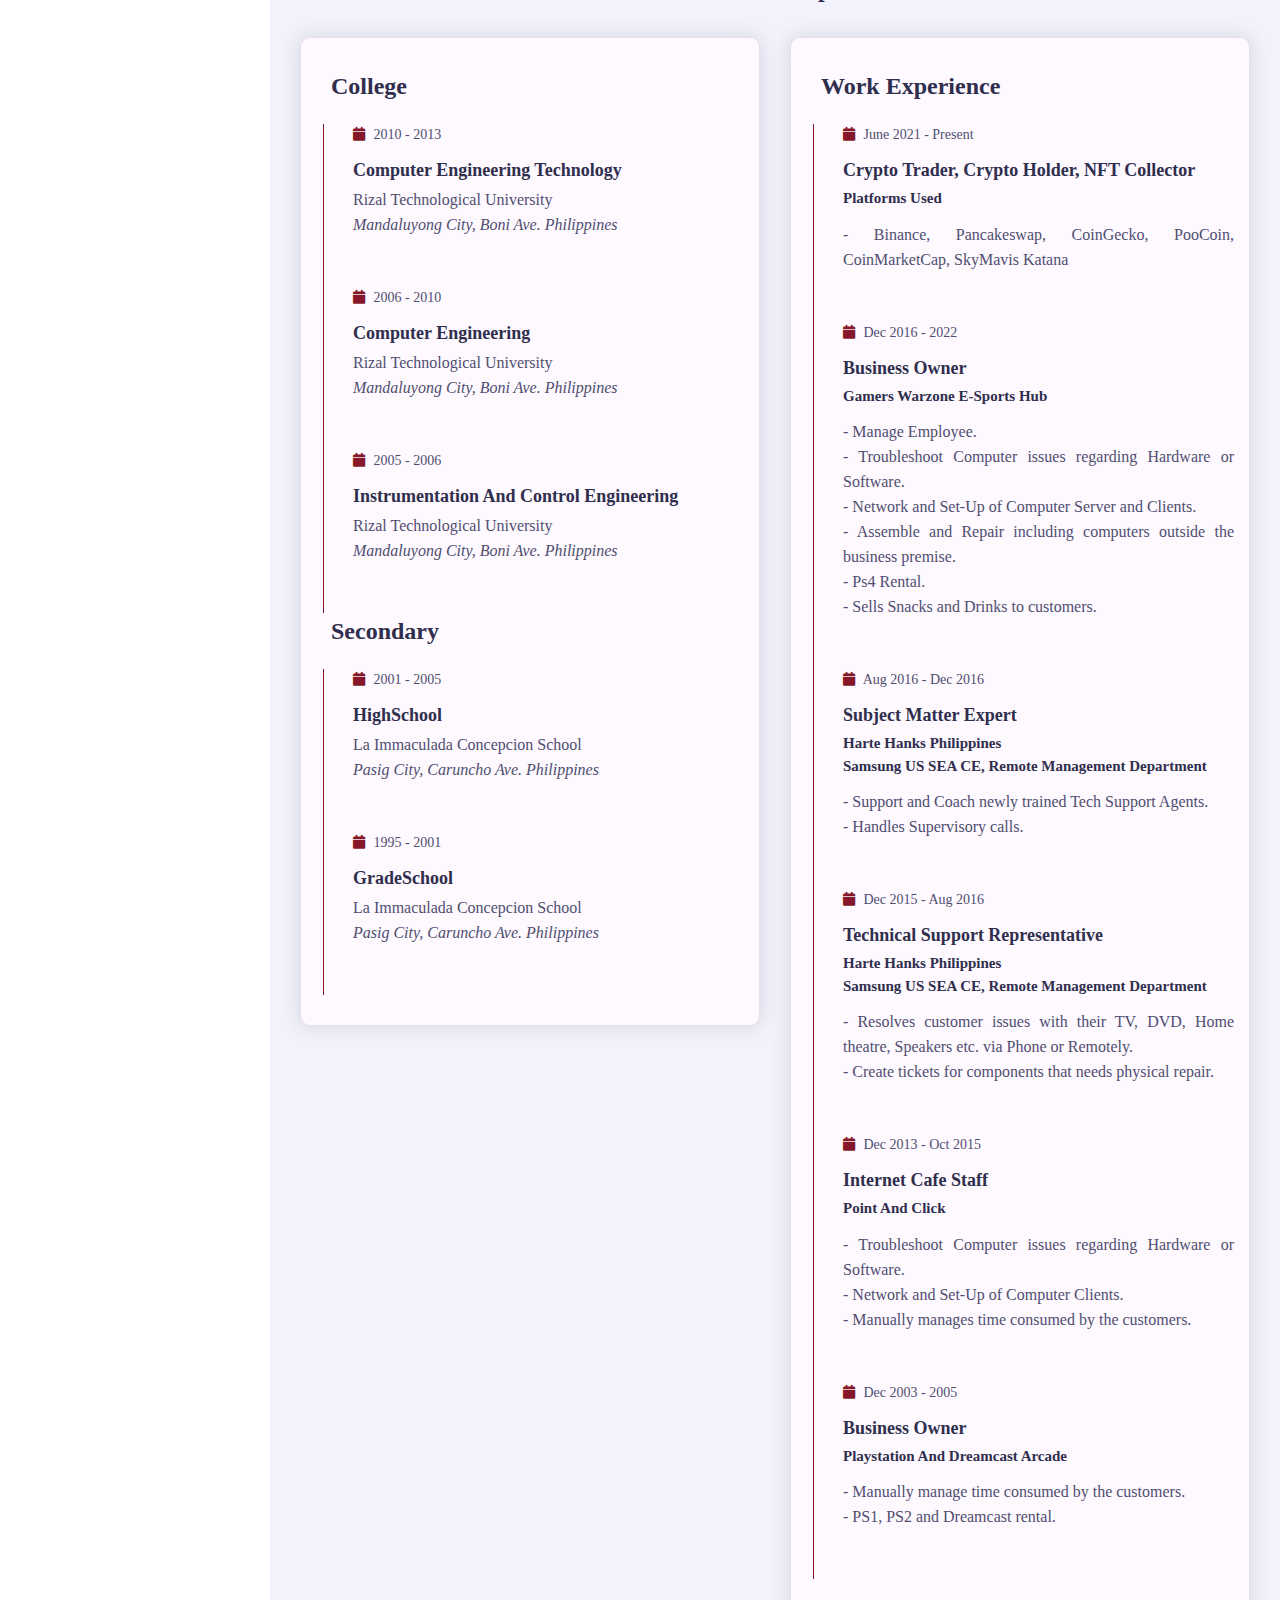
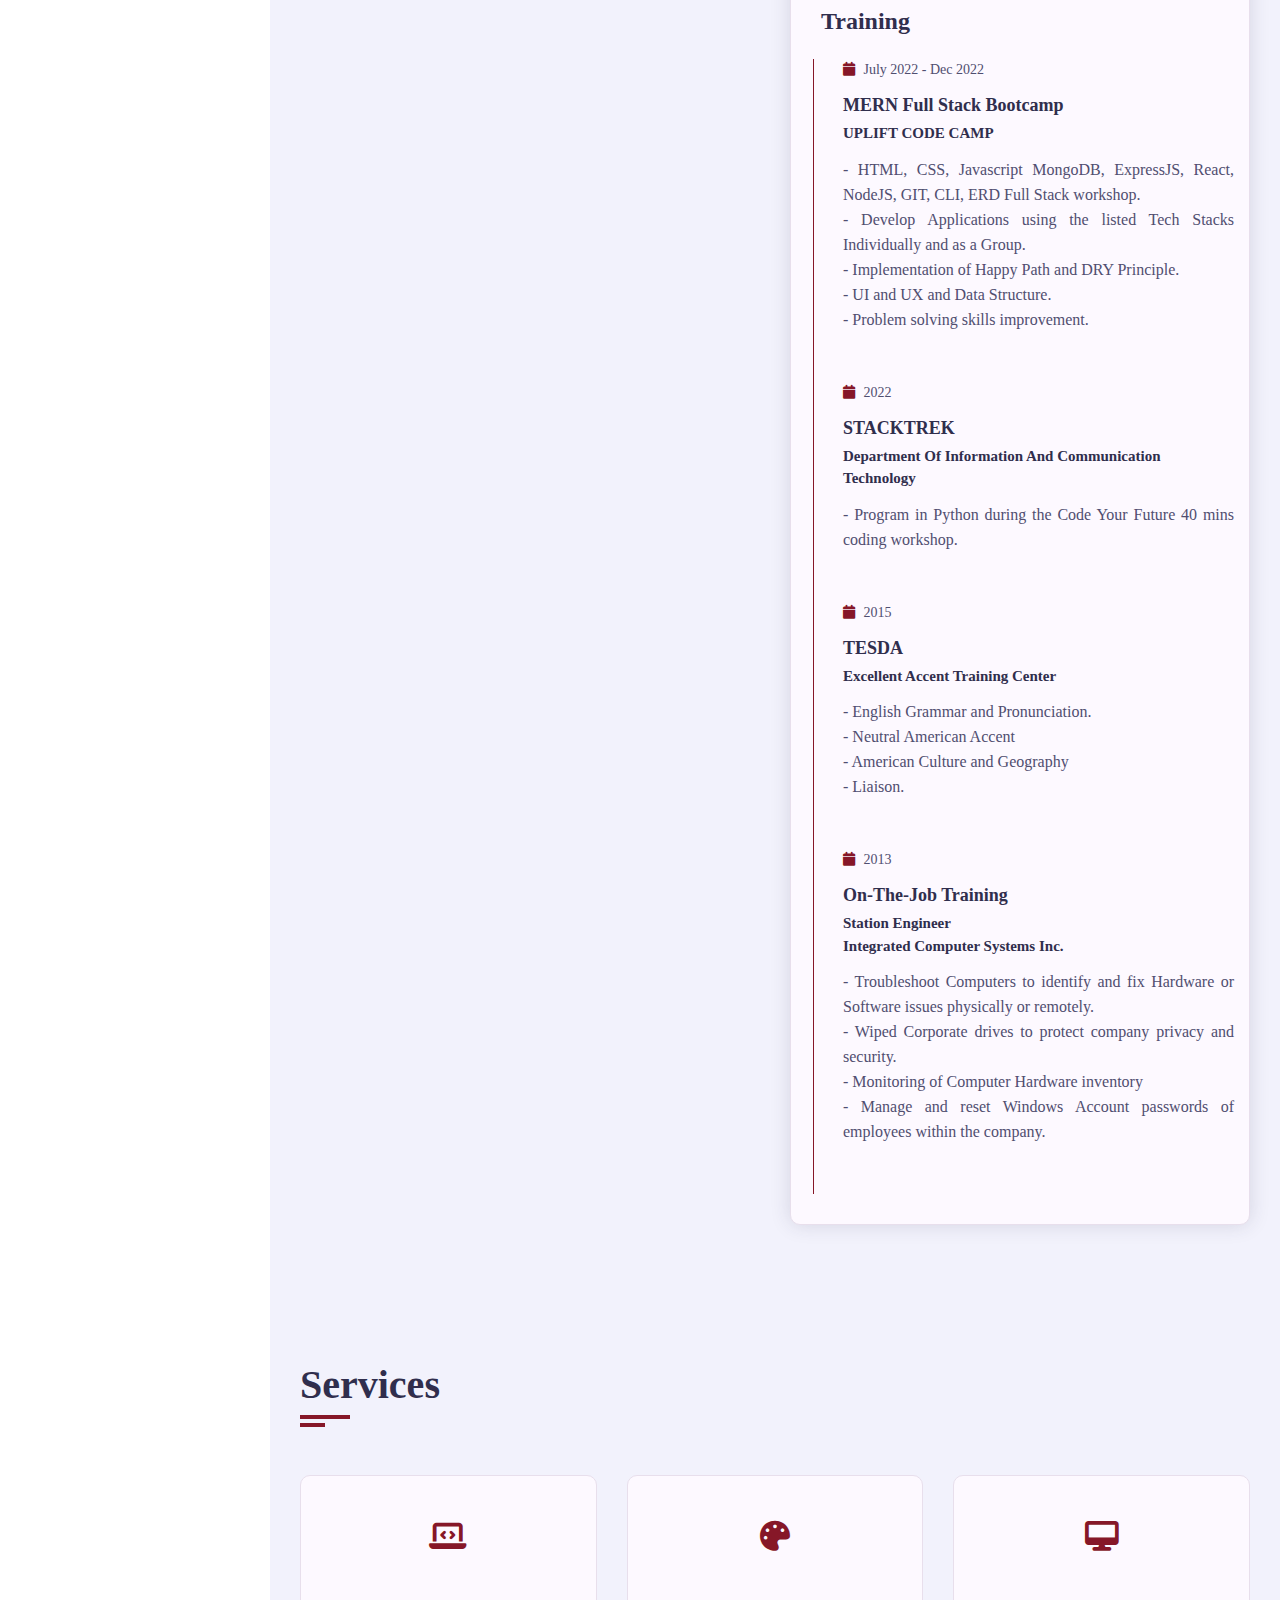
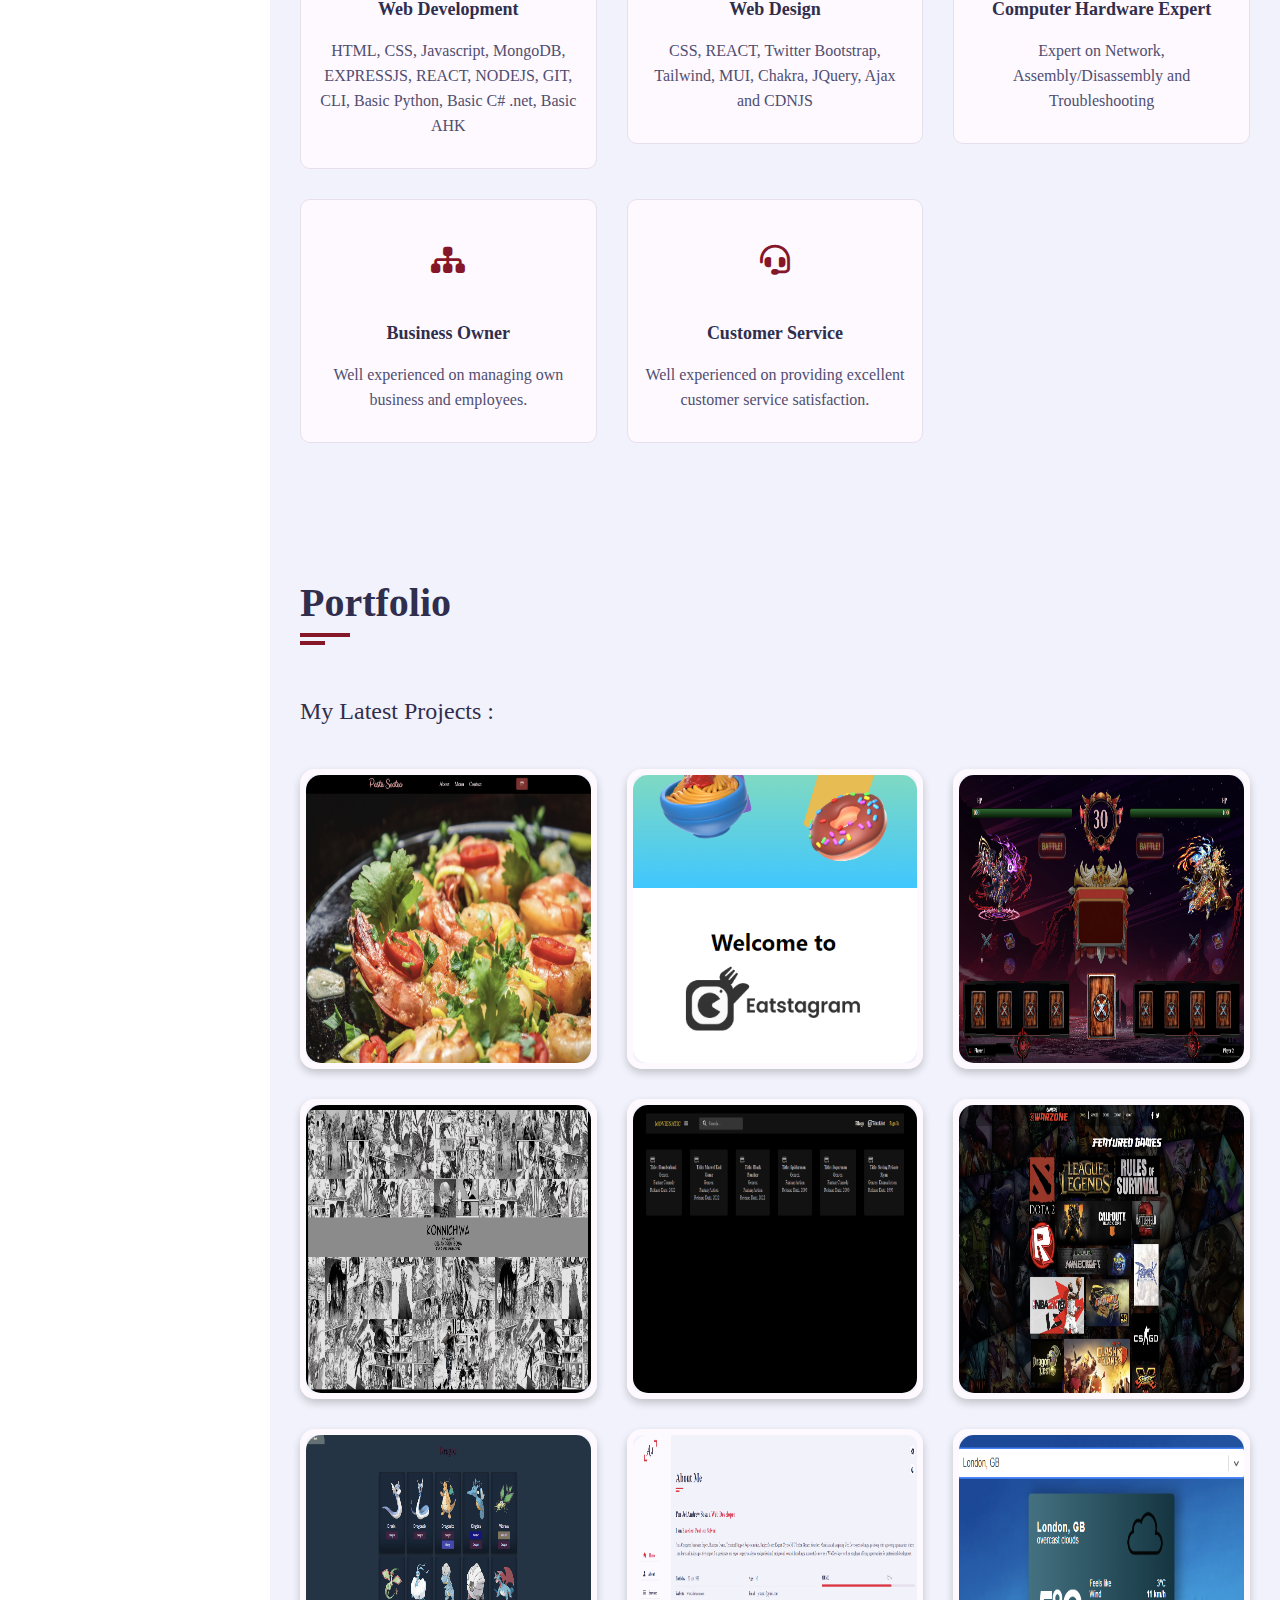
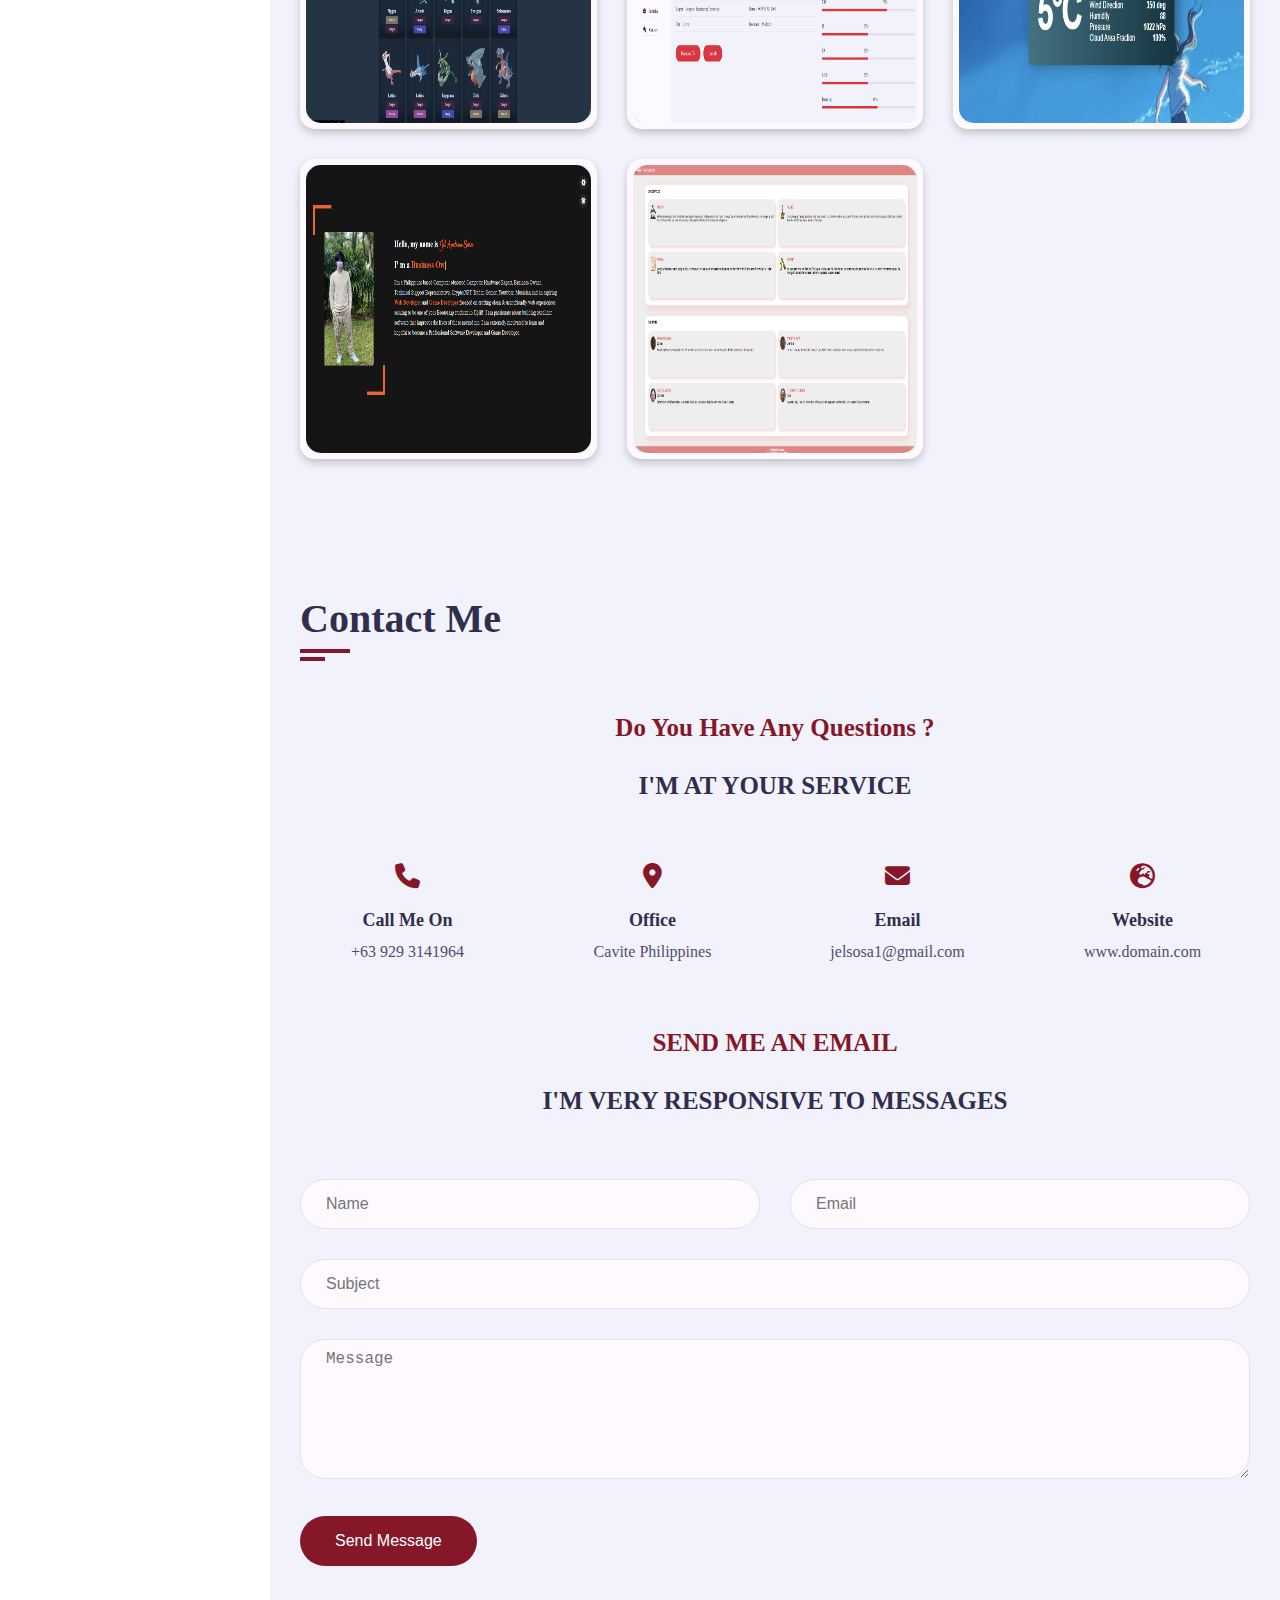
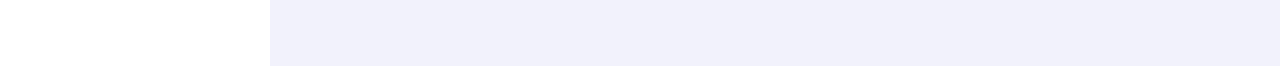
==== commit a4944965: "feat: Add eatstagram to portfolio" ====
--- a/index.html
+++ b/index.html
@@ -534,6 +534,22 @@
                         <div class="portfolio-item padd-15 flip-card">
                             <div class="portfolio-item-inner shadow-dark flip-card-inner">
                                 <div class="portfolio-img flip-card-front">
+                                    <a href="https://proj6-fe.onrender.com/" target="_blank"><img src="Images/eatstagram.jpg" alt="" /></a>
+                                </div>
+                                <div class="flip-card-back tech-stack">
+                                    <a href="https://proj6-fe.onrender.com/" target="_blank">
+                                        <h2>Eatstagram</h2>
+                                        <h3>HTML, CSS, JS, REACT, NODEJS, EXPRESSJS, MongoDB, Auth0</h3>
+                                        <p>- A Replica of Instagram focused Food based Photography</p>
+                                    </a>
+                                </div>
+                            </div>
+                        </div>
+                        <!-- ==== portfolio item end ==== -->
+                        <!-- ==== portfolio item start ==== -->
+                        <div class="portfolio-item padd-15 flip-card">
+                            <div class="portfolio-item-inner shadow-dark flip-card-inner">
+                                <div class="portfolio-img flip-card-front">
                                     <a href="https://jelandrewsosa.github.io/jsgameproject/" target="_blank"><img src="Images/magicKnightTactics.png" alt="" /></a>
                                 </div>
                                 <div class="flip-card-back tech-stack">
